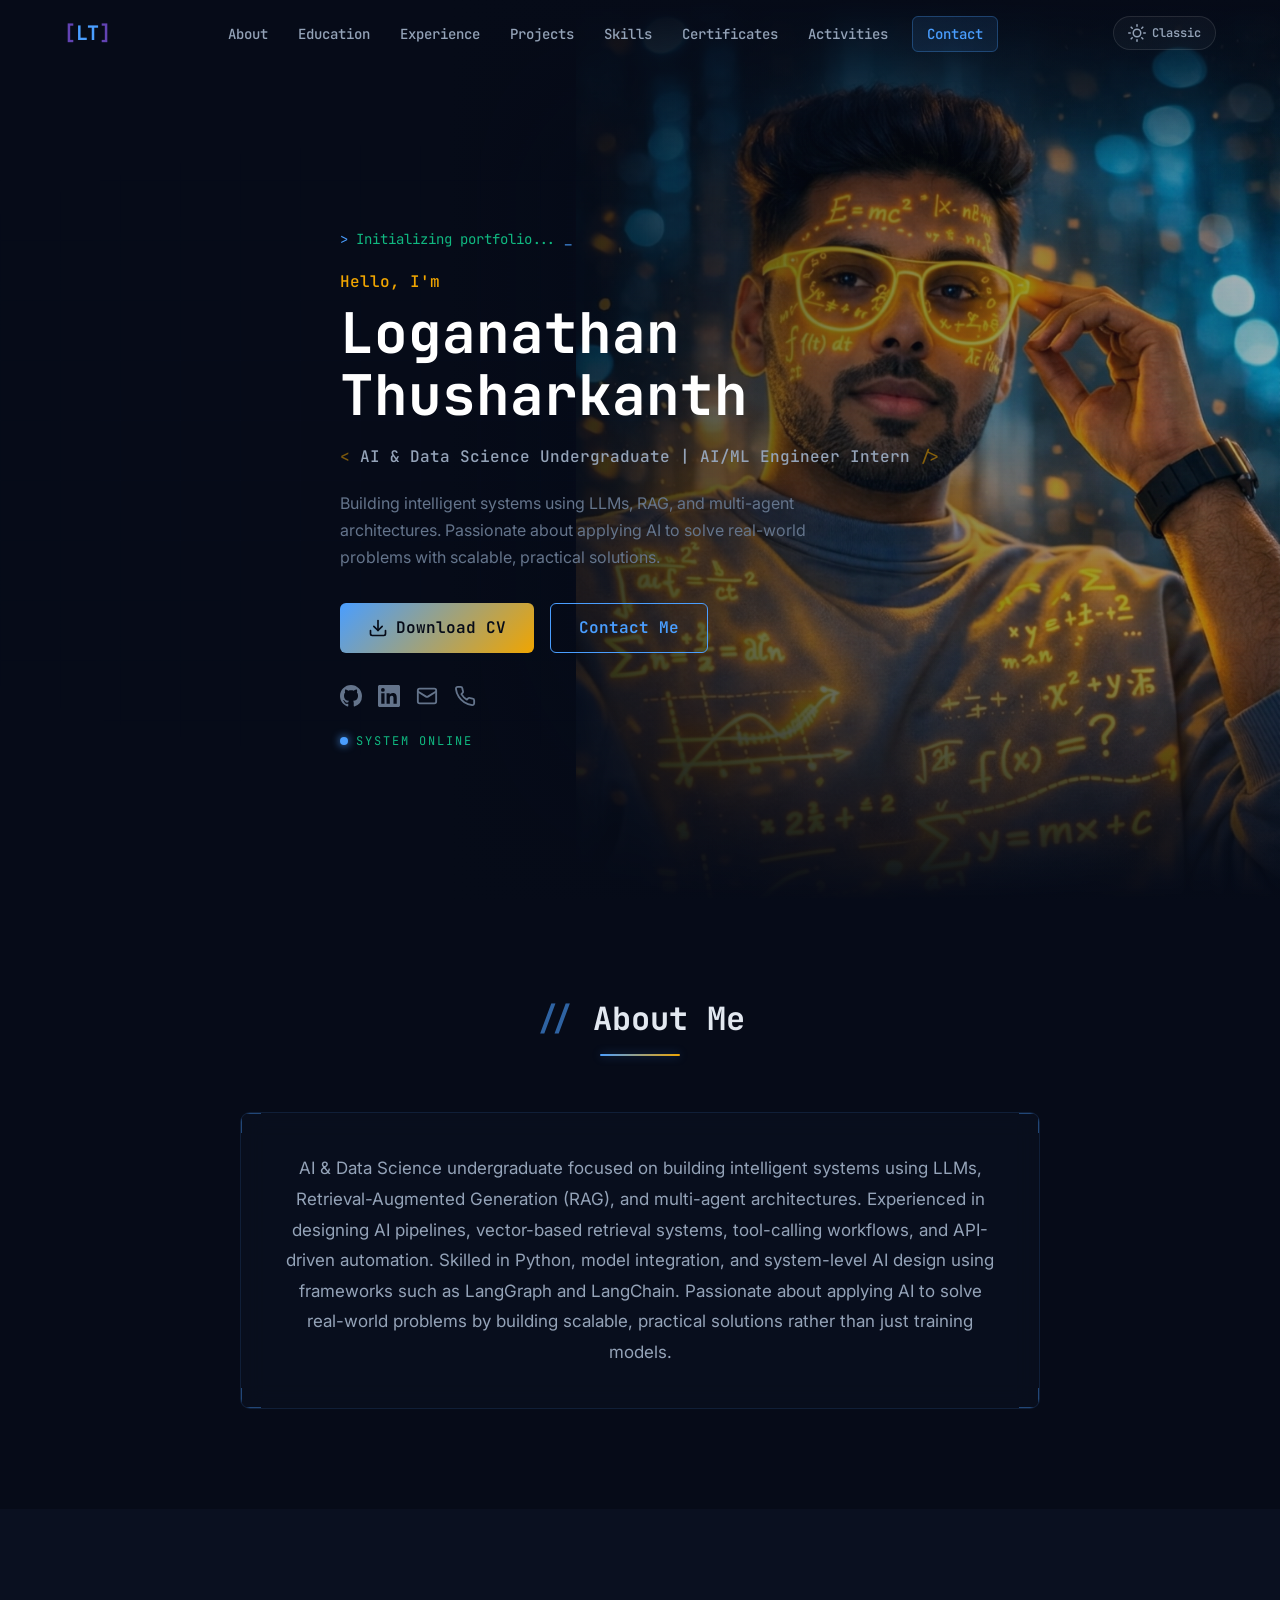
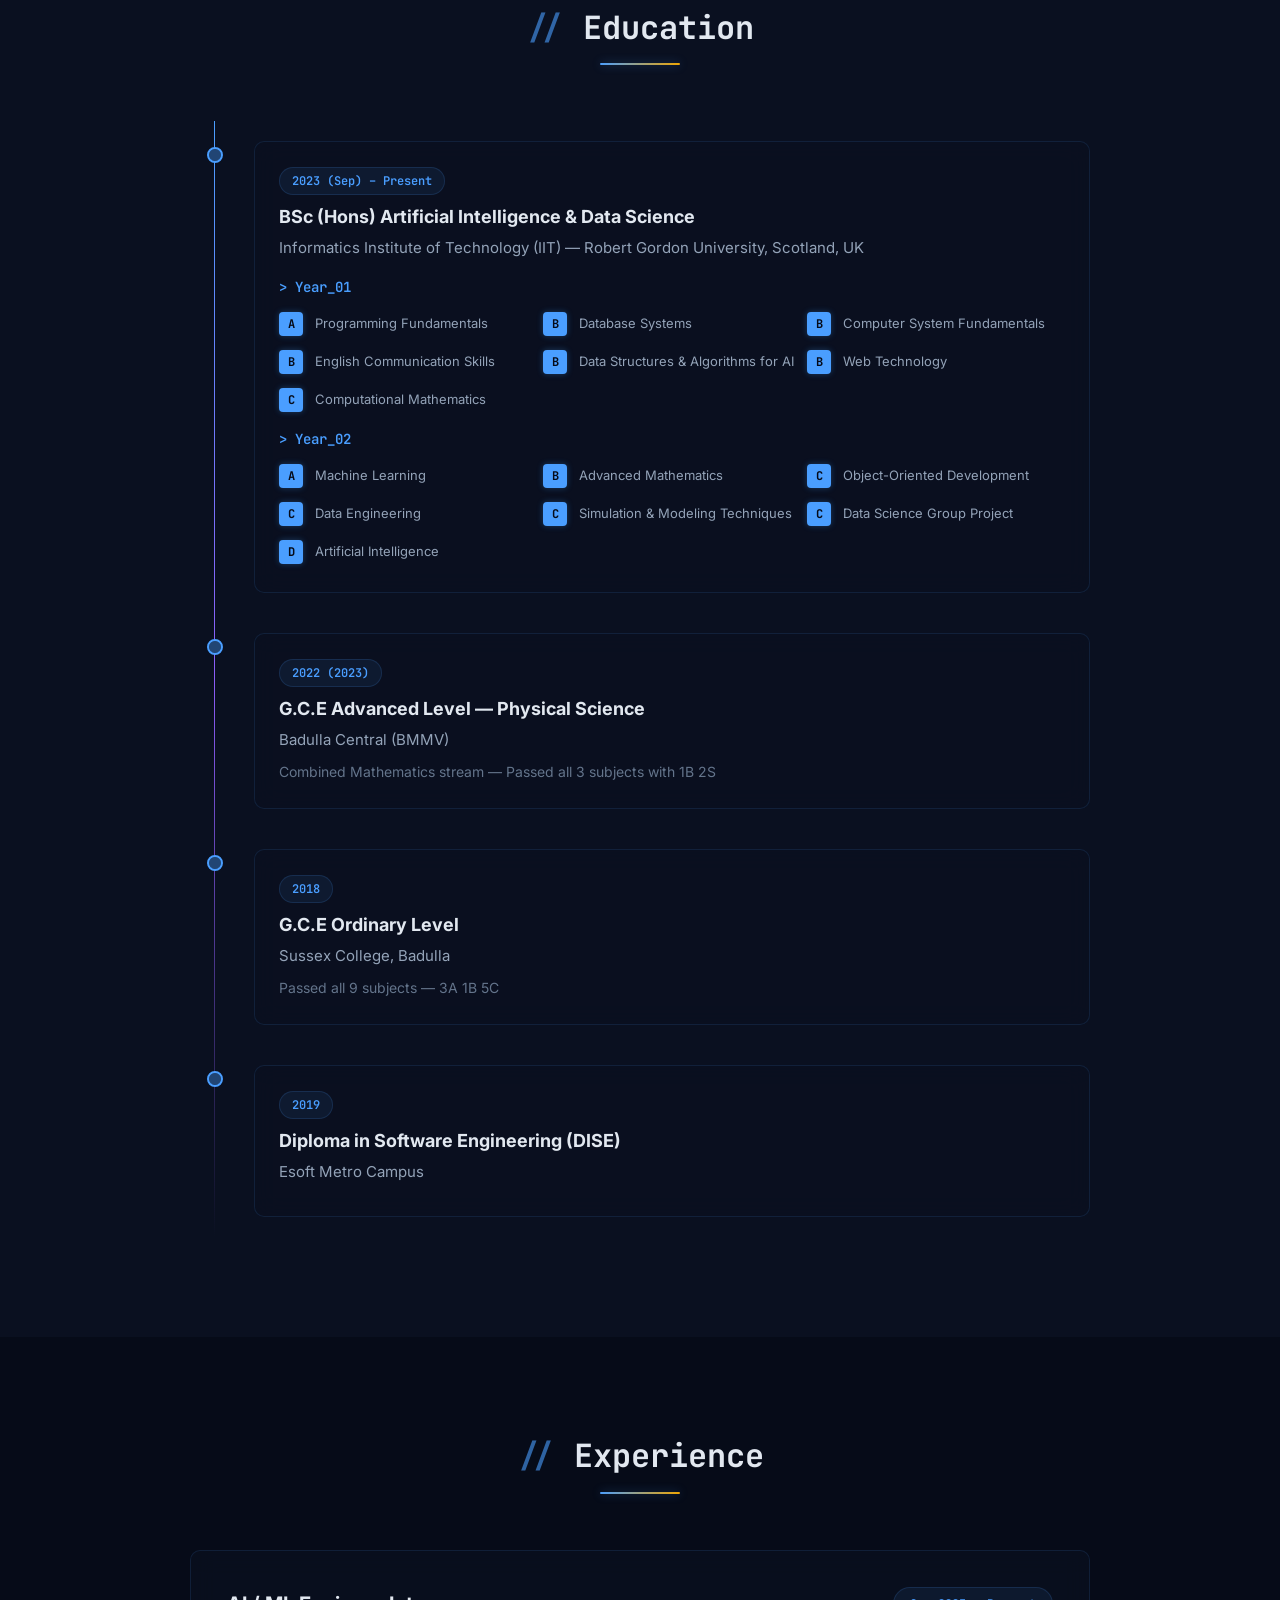
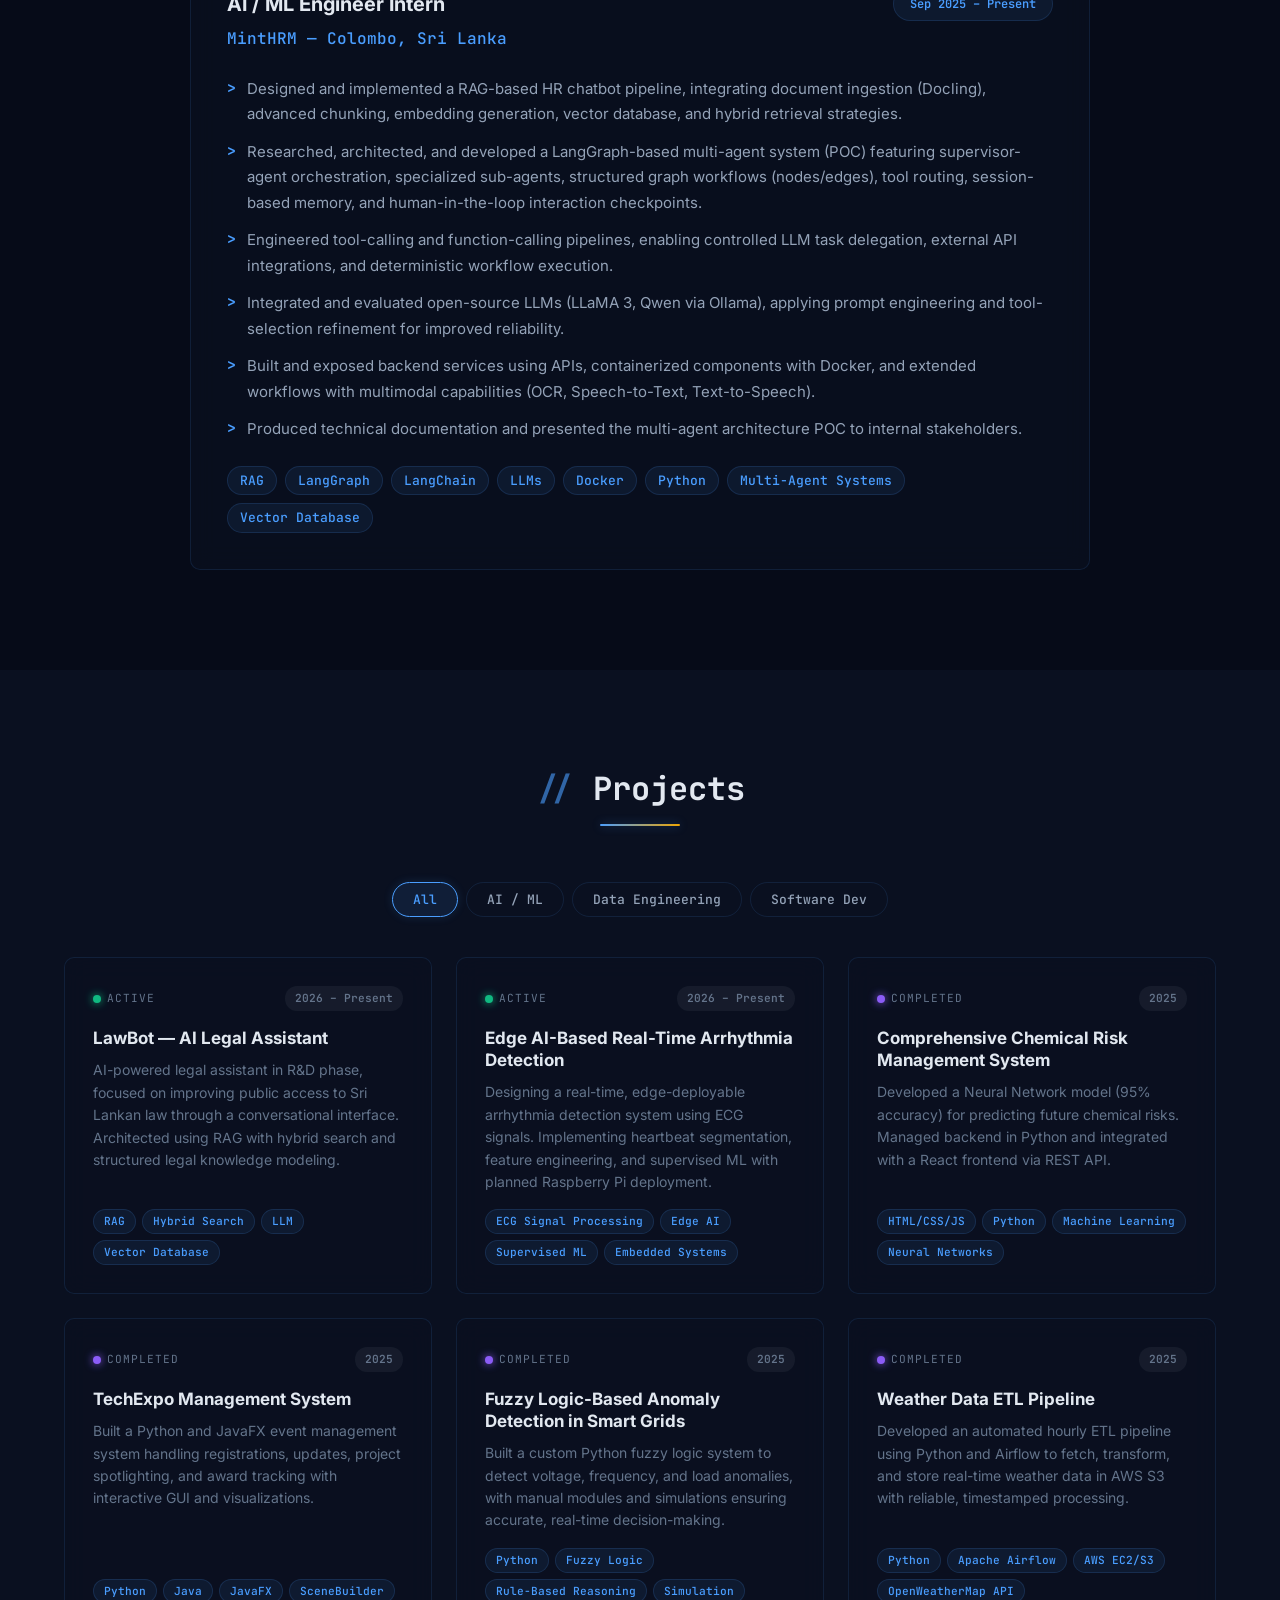
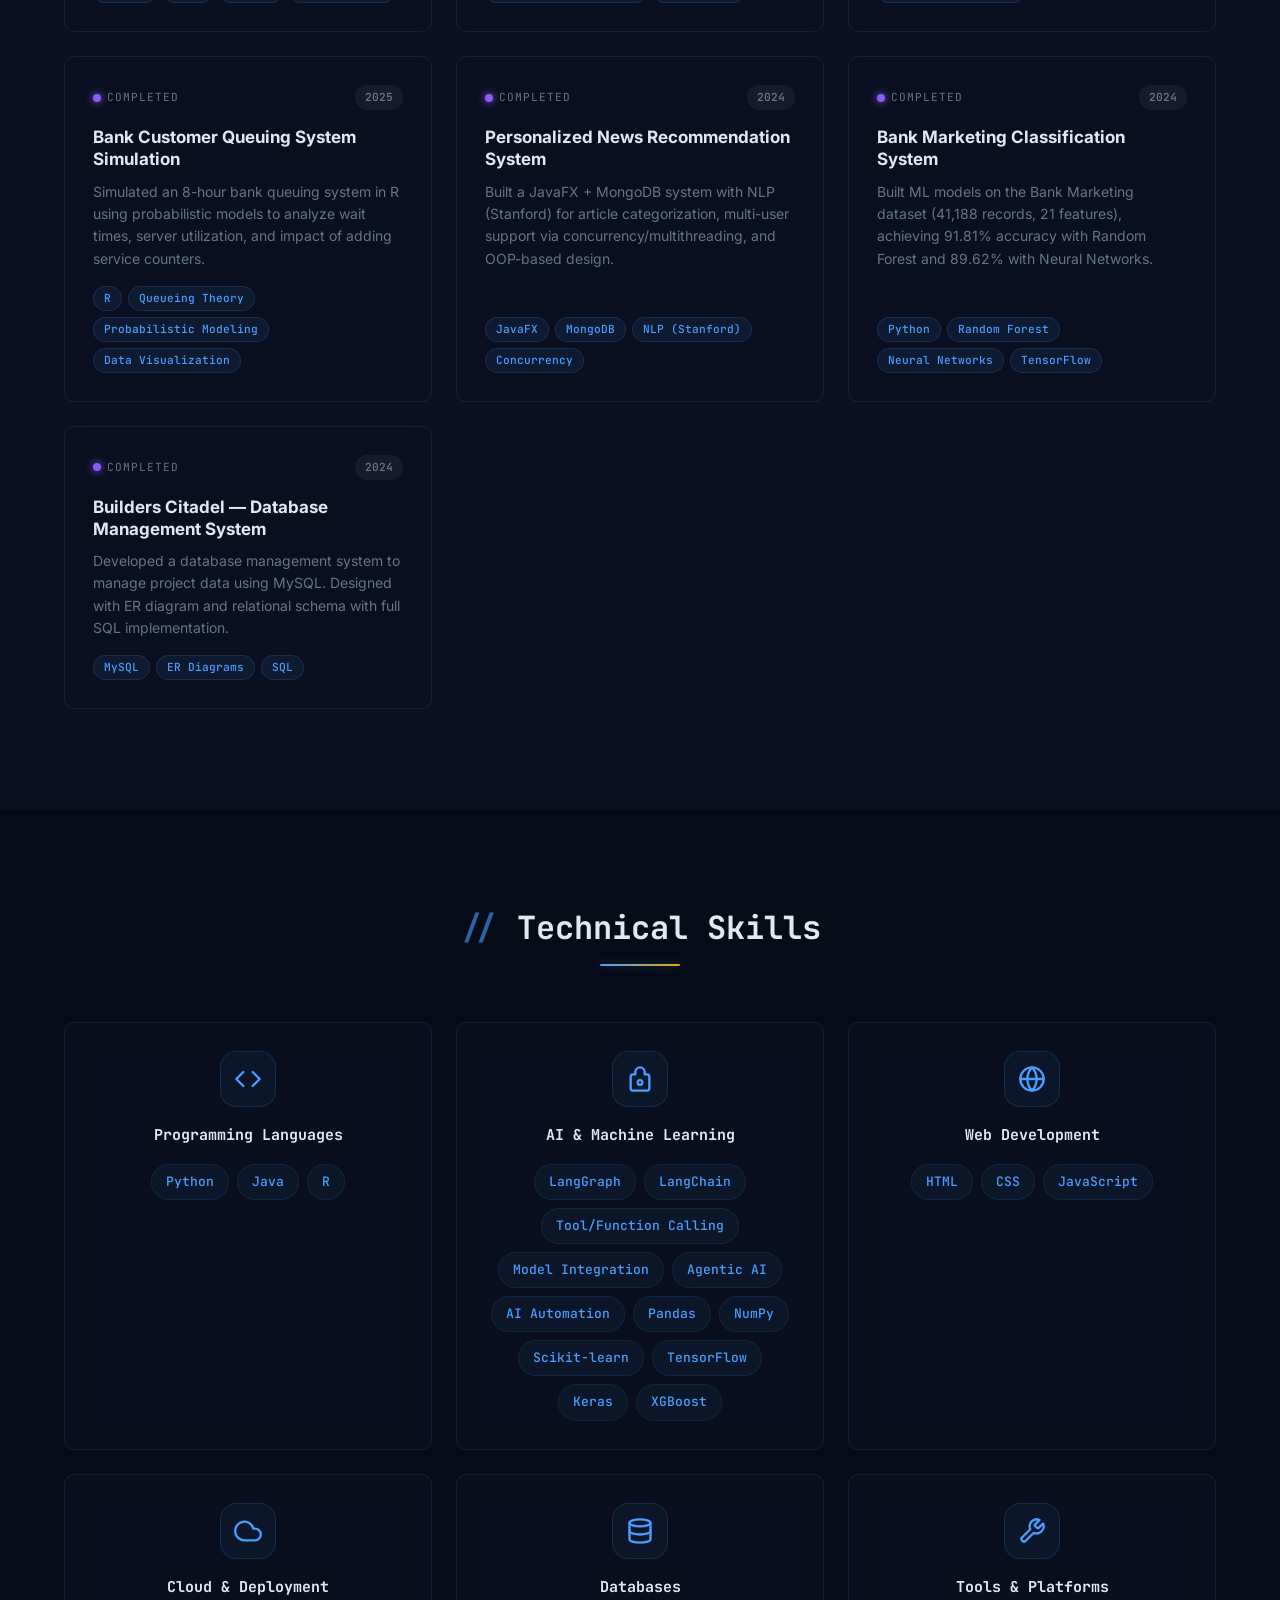
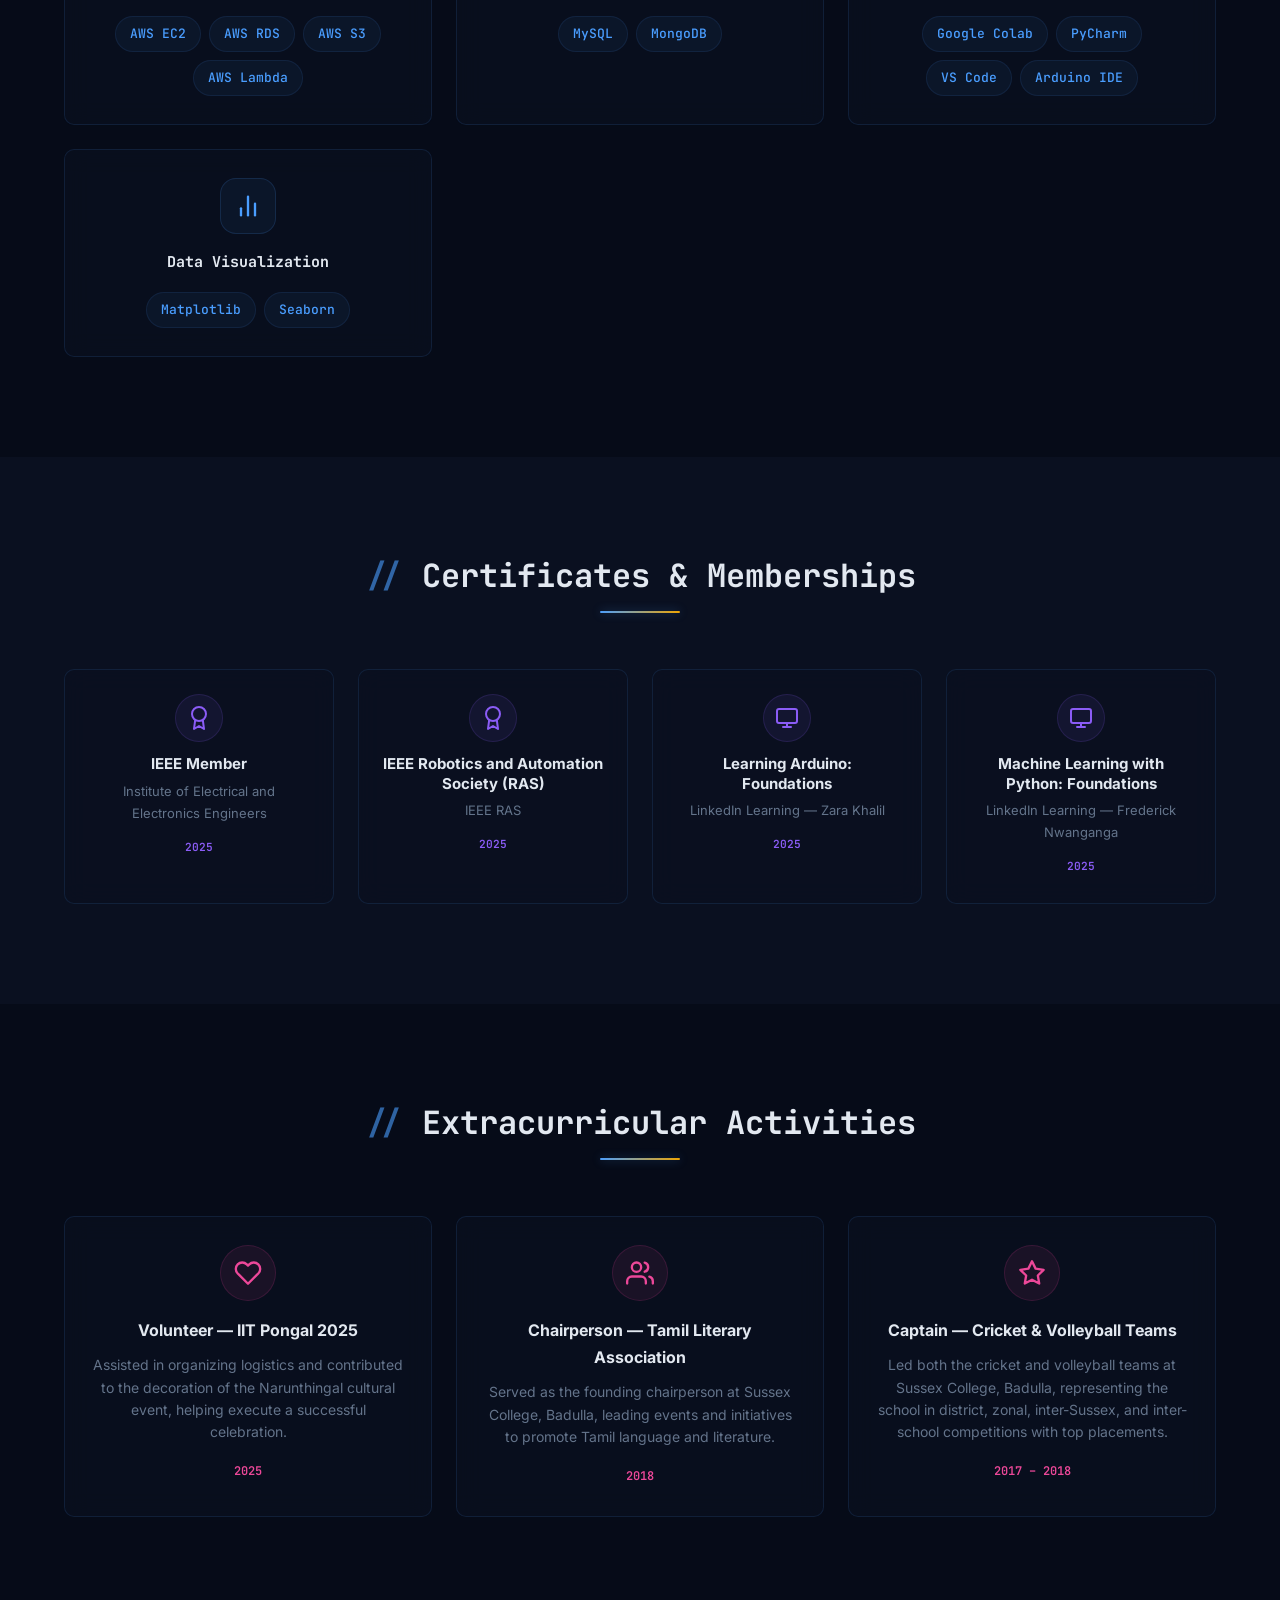
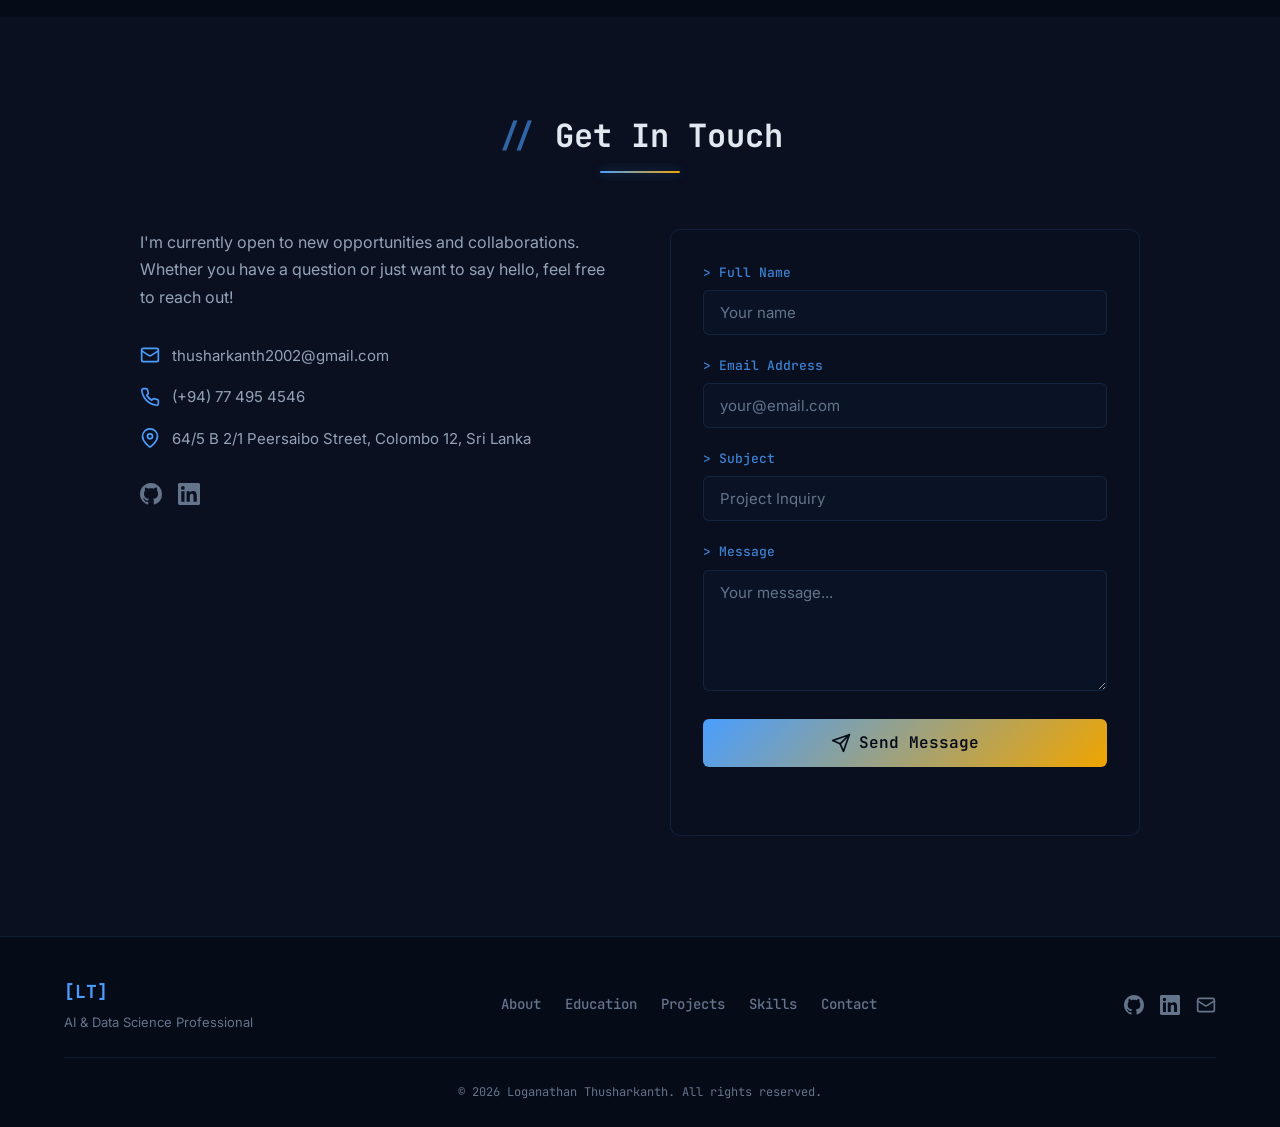
==== advanced/index.html @ 9662266e "Add CV download" ====
<!DOCTYPE html>
<html lang="en" data-theme="advanced">
<head>
    <meta charset="UTF-8">
    <meta name="viewport" content="width=device-width, initial-scale=1.0">
    <meta name="description" content="Loganathan Thusharkanth - AI & Data Science Undergraduate and AI/ML Engineer Intern. Portfolio showcasing projects in LLMs, RAG, multi-agent systems, and data engineering.">
    <meta name="keywords" content="AI Engineer, Machine Learning, Data Science, RAG, LangGraph, LangChain, Portfolio, Loganathan Thusharkanth">
    <meta name="author" content="Loganathan Thusharkanth">

    <meta property="og:title" content="Loganathan Thusharkanth | AI & Data Science Portfolio">
    <meta property="og:description" content="AI & Data Science Undergraduate and AI/ML Engineer Intern. Experienced in LLMs, RAG, multi-agent systems, and AI pipeline design.">
    <meta property="og:type" content="website">

    <link rel="preconnect" href="https://fonts.googleapis.com">
    <link rel="preconnect" href="https://fonts.gstatic.com" crossorigin>
    <link href="https://fonts.googleapis.com/css2?family=JetBrains+Mono:wght@400;500;600;700&family=Inter:wght@400;500;600;700&display=swap" rel="stylesheet">

    <link rel="stylesheet" href="styles.css">
    <title>Loganathan Thusharkanth | AI & Data Science Portfolio</title>
</head>
<body>
    <!-- Particle Canvas Background -->
    <canvas id="particle-canvas"></canvas>

    <!-- Scanline Overlay -->
    <div class="scanline-overlay"></div>

    <!-- Skip to content -->
    <a href="#about" class="skip-link">Skip to main content</a>

    <!-- ========== NAVBAR ========== -->
    <header class="navbar" id="navbar">
        <div class="container navbar__inner">
            <a href="#hero" class="navbar__logo">
                <span class="navbar__logo-bracket">[</span>LT<span class="navbar__logo-bracket">]</span>
            </a>
            <button class="navbar__toggle" id="nav-toggle" aria-label="Toggle navigation" aria-expanded="false">
                <span class="navbar__toggle-bar"></span>
                <span class="navbar__toggle-bar"></span>
                <span class="navbar__toggle-bar"></span>
            </button>
            <nav class="navbar__menu" id="nav-menu" role="navigation" aria-label="Main navigation">
                <ul class="navbar__list">
                    <li><a href="#about" class="navbar__link">About</a></li>
                    <li><a href="#education" class="navbar__link">Education</a></li>
                    <li><a href="#experience" class="navbar__link">Experience</a></li>
                    <li><a href="#projects" class="navbar__link">Projects</a></li>
                    <li><a href="#skills" class="navbar__link">Skills</a></li>
                    <li><a href="#certificates" class="navbar__link">Certificates</a></li>
                    <li><a href="#extracurricular" class="navbar__link">Activities</a></li>
                    <li><a href="#contact" class="navbar__link navbar__link--cta">Contact</a></li>
                </ul>
            </nav>
            <!-- Theme Switch -->
            <a href="../classic/index.html" class="theme-switch" title="Switch to Classic Mode">
                <svg width="18" height="18" viewBox="0 0 24 24" fill="none" stroke="currentColor" stroke-width="2" stroke-linecap="round" stroke-linejoin="round" aria-hidden="true"><circle cx="12" cy="12" r="5"/><line x1="12" y1="1" x2="12" y2="3"/><line x1="12" y1="21" x2="12" y2="23"/><line x1="4.22" y1="4.22" x2="5.64" y2="5.64"/><line x1="18.36" y1="18.36" x2="19.78" y2="19.78"/><line x1="1" y1="12" x2="3" y2="12"/><line x1="21" y1="12" x2="23" y2="12"/><line x1="4.22" y1="19.78" x2="5.64" y2="18.36"/><line x1="18.36" y1="5.64" x2="19.78" y2="4.22"/></svg>
                <span>Classic</span>
            </a>
        </div>
    </header>

    <!-- ========== HERO ========== -->
    <section class="hero" id="hero">
        <div class="hero__bg-image"></div>
        <div class="hero__overlay"></div>
        <div class="hero__grid-bg"></div>
        <div class="container hero__inner">
            <div class="hero__content">
                <div class="hero__terminal animate-on-scroll">
                    <span class="terminal__prompt">&gt;</span>
                    <span class="terminal__text">Initializing portfolio...</span>
                    <span class="terminal__cursor">_</span>
                </div>
                <p class="hero__greeting animate-on-scroll">Hello, I'm</p>
                <h1 class="hero__name animate-on-scroll" data-text="Loganathan Thusharkanth">
                    <span class="glitch-text">Loganathan</span><br>
                    <span class="glitch-text">Thusharkanth</span>
                </h1>
                <p class="hero__title animate-on-scroll">
                    <span class="typed-prefix">&lt;</span>
                    AI &amp; Data Science Undergraduate | AI/ML Engineer Intern
                    <span class="typed-prefix"> /&gt;</span>
                </p>
                <p class="hero__tagline animate-on-scroll">
                    Building intelligent systems using LLMs, RAG, and multi-agent architectures.
                    Passionate about applying AI to solve real-world problems with scalable, practical solutions.
                </p>
                <div class="hero__actions animate-on-scroll">
                    <a href="CV/Loganathan thusharkanth_CV.pdf" download class="btn btn--primary btn--glow">
                        <svg width="20" height="20" viewBox="0 0 24 24" fill="none" stroke="currentColor" stroke-width="2" stroke-linecap="round" stroke-linejoin="round" aria-hidden="true"><path d="M21 15v4a2 2 0 0 1-2 2H5a2 2 0 0 1-2-2v-4"/><polyline points="7 10 12 15 17 10"/><line x1="12" y1="15" x2="12" y2="3"/></svg>
                        Download CV
                    </a>
                    <a href="#contact" class="btn btn--outline btn--glow">Contact Me</a>
                </div>
                <div class="hero__socials animate-on-scroll">
                    <a href="https://github.com/Thusharkanth" target="_blank" rel="noopener noreferrer" aria-label="GitHub">
                        <svg width="22" height="22" viewBox="0 0 24 24" fill="currentColor" aria-hidden="true"><path d="M12 0C5.37 0 0 5.37 0 12c0 5.31 3.435 9.795 8.205 11.385.6.105.825-.255.825-.57 0-.285-.015-1.23-.015-2.235-3.015.555-3.795-.735-4.035-1.41-.135-.345-.72-1.41-1.23-1.695-.42-.225-1.02-.78-.015-.795.945-.015 1.62.87 1.845 1.23 1.08 1.815 2.805 1.305 3.495.99.105-.78.42-1.305.765-1.605-2.67-.3-5.46-1.335-5.46-5.925 0-1.305.465-2.385 1.23-3.225-.12-.3-.54-1.53.12-3.18 0 0 1.005-.315 3.3 1.23.96-.27 1.98-.405 3-.405s2.04.135 3 .405c2.295-1.56 3.3-1.23 3.3-1.23.66 1.65.24 2.88.12 3.18.765.84 1.23 1.905 1.23 3.225 0 4.605-2.805 5.625-5.475 5.925.435.375.81 1.095.81 2.22 0 1.605-.015 2.895-.015 3.3 0 .315.225.69.825.57A12.02 12.02 0 0 0 24 12c0-6.63-5.37-12-12-12z"/></svg>
                    </a>
                    <a href="https://www.linkedin.com/in/loganathan-thusharkanth" target="_blank" rel="noopener noreferrer" aria-label="LinkedIn">
                        <svg width="22" height="22" viewBox="0 0 24 24" fill="currentColor" aria-hidden="true"><path d="M20.447 20.452h-3.554v-5.569c0-1.328-.027-3.037-1.852-3.037-1.853 0-2.136 1.445-2.136 2.939v5.667H9.351V9h3.414v1.561h.046c.477-.9 1.637-1.85 3.37-1.85 3.601 0 4.267 2.37 4.267 5.455v6.286zM5.337 7.433a2.062 2.062 0 0 1-2.063-2.065 2.064 2.064 0 1 1 2.063 2.065zm1.782 13.019H3.555V9h3.564v11.452zM22.225 0H1.771C.792 0 0 .774 0 1.729v20.542C0 23.227.792 24 1.771 24h20.451C23.2 24 24 23.227 24 22.271V1.729C24 .774 23.2 0 22.222 0h.003z"/></svg>
                    </a>
                    <a href="mailto:thusharkanth2002@gmail.com" aria-label="Email">
                        <svg width="22" height="22" viewBox="0 0 24 24" fill="none" stroke="currentColor" stroke-width="2" stroke-linecap="round" stroke-linejoin="round" aria-hidden="true"><rect x="2" y="4" width="20" height="16" rx="2"/><path d="m22 7-8.97 5.7a1.94 1.94 0 0 1-2.06 0L2 7"/></svg>
                    </a>
                    <a href="tel:+94774954546" aria-label="Phone">
                        <svg width="22" height="22" viewBox="0 0 24 24" fill="none" stroke="currentColor" stroke-width="2" stroke-linecap="round" stroke-linejoin="round" aria-hidden="true"><path d="M22 16.92v3a2 2 0 0 1-2.18 2 19.79 19.79 0 0 1-8.63-3.07 19.5 19.5 0 0 1-6-6 19.79 19.79 0 0 1-3.07-8.67A2 2 0 0 1 4.11 2h3a2 2 0 0 1 2 1.72 12.84 12.84 0 0 0 .7 2.81 2 2 0 0 1-.45 2.11L8.09 9.91a16 16 0 0 0 6 6l1.27-1.27a2 2 0 0 1 2.11-.45 12.84 12.84 0 0 0 2.81.7A2 2 0 0 1 22 16.92z"/></svg>
                    </a>
                </div>
                <div class="hero__status animate-on-scroll">
                    <span class="status-dot"></span>
                    <span>SYSTEM ONLINE</span>
                </div>
            </div>
        </div>
    </section>

    <main>
    <!-- ========== ABOUT ========== -->
    <section class="section" id="about">
        <div class="container">
            <h2 class="section__title animate-on-scroll">
                <span class="section__title-decorator">//</span> About Me
            </h2>
            <div class="section__divider animate-on-scroll"></div>
            <div class="about__content animate-on-scroll">
                <div class="about__card glass-card">
                    <div class="about__card-corner about__card-corner--tl"></div>
                    <div class="about__card-corner about__card-corner--tr"></div>
                    <div class="about__card-corner about__card-corner--bl"></div>
                    <div class="about__card-corner about__card-corner--br"></div>
                    <p class="about__text">
                        AI &amp; Data Science undergraduate focused on building intelligent systems using LLMs, Retrieval-Augmented Generation (RAG), and multi-agent architectures. Experienced in designing AI pipelines, vector-based retrieval systems, tool-calling workflows, and API-driven automation. Skilled in Python, model integration, and system-level AI design using frameworks such as LangGraph and LangChain. Passionate about applying AI to solve real-world problems by building scalable, practical solutions rather than just training models.
                    </p>
                </div>
            </div>
        </div>
    </section>

    <!-- ========== EDUCATION ========== -->
    <section class="section section--alt" id="education">
        <div class="container">
            <h2 class="section__title animate-on-scroll">
                <span class="section__title-decorator">//</span> Education
            </h2>
            <div class="section__divider animate-on-scroll"></div>
            <div class="timeline">
                <div class="timeline__item animate-on-scroll">
                    <div class="timeline__dot">
                        <span class="timeline__dot-ping"></span>
                    </div>
                    <div class="timeline__content glass-card">
                        <span class="timeline__date">2023 (Sep) – Present</span>
                        <h3 class="timeline__title">BSc (Hons) Artificial Intelligence &amp; Data Science</h3>
                        <p class="timeline__subtitle">Informatics Institute of Technology (IIT) — Robert Gordon University, Scotland, UK</p>
                        <div class="timeline__grades">
                            <h4 class="timeline__grades-heading">&gt; Year_01</h4>
                            <div class="grades-grid">
                                <span class="grade-item"><strong>A</strong> Programming Fundamentals</span>
                                <span class="grade-item"><strong>B</strong> Database Systems</span>
                                <span class="grade-item"><strong>B</strong> Computer System Fundamentals</span>
                                <span class="grade-item"><strong>B</strong> English Communication Skills</span>
                                <span class="grade-item"><strong>B</strong> Data Structures &amp; Algorithms for AI</span>
                                <span class="grade-item"><strong>B</strong> Web Technology</span>
                                <span class="grade-item"><strong>C</strong> Computational Mathematics</span>
                            </div>
                            <h4 class="timeline__grades-heading">&gt; Year_02</h4>
                            <div class="grades-grid">
                                <span class="grade-item"><strong>A</strong> Machine Learning</span>
                                <span class="grade-item"><strong>B</strong> Advanced Mathematics</span>
                                <span class="grade-item"><strong>C</strong> Object-Oriented Development</span>
                                <span class="grade-item"><strong>C</strong> Data Engineering</span>
                                <span class="grade-item"><strong>C</strong> Simulation &amp; Modeling Techniques</span>
                                <span class="grade-item"><strong>C</strong> Data Science Group Project</span>
                                <span class="grade-item"><strong>D</strong> Artificial Intelligence</span>
                            </div>
                        </div>
                    </div>
                </div>

                <div class="timeline__item animate-on-scroll">
                    <div class="timeline__dot"><span class="timeline__dot-ping"></span></div>
                    <div class="timeline__content glass-card">
                        <span class="timeline__date">2022 (2023)</span>
                        <h3 class="timeline__title">G.C.E Advanced Level — Physical Science</h3>
                        <p class="timeline__subtitle">Badulla Central (BMMV)</p>
                        <p class="timeline__detail">Combined Mathematics stream — Passed all 3 subjects with 1B 2S</p>
                    </div>
                </div>

                <div class="timeline__item animate-on-scroll">
                    <div class="timeline__dot"><span class="timeline__dot-ping"></span></div>
                    <div class="timeline__content glass-card">
                        <span class="timeline__date">2018</span>
                        <h3 class="timeline__title">G.C.E Ordinary Level</h3>
                        <p class="timeline__subtitle">Sussex College, Badulla</p>
                        <p class="timeline__detail">Passed all 9 subjects — 3A 1B 5C</p>
                    </div>
                </div>

                <div class="timeline__item animate-on-scroll">
                    <div class="timeline__dot"><span class="timeline__dot-ping"></span></div>
                    <div class="timeline__content glass-card">
                        <span class="timeline__date">2019</span>
                        <h3 class="timeline__title">Diploma in Software Engineering (DISE)</h3>
                        <p class="timeline__subtitle">Esoft Metro Campus</p>
                    </div>
                </div>
            </div>
        </div>
    </section>

    <!-- ========== EXPERIENCE ========== -->
    <section class="section" id="experience">
        <div class="container">
            <h2 class="section__title animate-on-scroll">
                <span class="section__title-decorator">//</span> Experience
            </h2>
            <div class="section__divider animate-on-scroll"></div>
            <div class="experience__card glass-card animate-on-scroll">
                <div class="experience__header">
                    <div>
                        <h3 class="experience__role">AI / ML Engineer Intern</h3>
                        <p class="experience__company">MintHRM — Colombo, Sri Lanka</p>
                    </div>
                    <span class="experience__date">Sep 2025 – Present</span>
                </div>
                <ul class="experience__list">
                    <li>Designed and implemented a RAG-based HR chatbot pipeline, integrating document ingestion (Docling), advanced chunking, embedding generation, vector database, and hybrid retrieval strategies.</li>
                    <li>Researched, architected, and developed a LangGraph-based multi-agent system (POC) featuring supervisor-agent orchestration, specialized sub-agents, structured graph workflows (nodes/edges), tool routing, session-based memory, and human-in-the-loop interaction checkpoints.</li>
                    <li>Engineered tool-calling and function-calling pipelines, enabling controlled LLM task delegation, external API integrations, and deterministic workflow execution.</li>
                    <li>Integrated and evaluated open-source LLMs (LLaMA 3, Qwen via Ollama), applying prompt engineering and tool-selection refinement for improved reliability.</li>
                    <li>Built and exposed backend services using APIs, containerized components with Docker, and extended workflows with multimodal capabilities (OCR, Speech-to-Text, Text-to-Speech).</li>
                    <li>Produced technical documentation and presented the multi-agent architecture POC to internal stakeholders.</li>
                </ul>
                <div class="experience__tags">
                    <span class="tag">RAG</span>
                    <span class="tag">LangGraph</span>
                    <span class="tag">LangChain</span>
                    <span class="tag">LLMs</span>
                    <span class="tag">Docker</span>
                    <span class="tag">Python</span>
                    <span class="tag">Multi-Agent Systems</span>
                    <span class="tag">Vector Database</span>
                </div>
            </div>
        </div>
    </section>

    <!-- ========== PROJECTS ========== -->
    <section class="section section--alt" id="projects">
        <div class="container">
            <h2 class="section__title animate-on-scroll">
                <span class="section__title-decorator">//</span> Projects
            </h2>
            <div class="section__divider animate-on-scroll"></div>

            <div class="projects__filters animate-on-scroll">
                <button class="filter-btn filter-btn--active" data-filter="all">All</button>
                <button class="filter-btn" data-filter="ai-ml">AI / ML</button>
                <button class="filter-btn" data-filter="data">Data Engineering</button>
                <button class="filter-btn" data-filter="software">Software Dev</button>
            </div>

            <div class="projects__grid">
                <!-- LawBot -->
                <article class="project-card glass-card animate-on-scroll" data-category="ai-ml">
                    <div class="project-card__header">
                        <span class="project-card__status"><span class="status-dot status-dot--active"></span> Active</span>
                        <span class="project-card__year">2026 – Present</span>
                    </div>
                    <h3 class="project-card__title">LawBot — AI Legal Assistant</h3>
                    <p class="project-card__desc">AI-powered legal assistant in R&amp;D phase, focused on improving public access to Sri Lankan law through a conversational interface. Architected using RAG with hybrid search and structured legal knowledge modeling.</p>
                    <div class="project-card__tags">
                        <span class="tag tag--sm">RAG</span>
                        <span class="tag tag--sm">Hybrid Search</span>
                        <span class="tag tag--sm">LLM</span>
                        <span class="tag tag--sm">Vector Database</span>
                    </div>
                </article>

                <!-- Edge AI Arrhythmia -->
                <article class="project-card glass-card animate-on-scroll" data-category="ai-ml">
                    <div class="project-card__header">
                        <span class="project-card__status"><span class="status-dot status-dot--active"></span> Active</span>
                        <span class="project-card__year">2026 – Present</span>
                    </div>
                    <h3 class="project-card__title">Edge AI-Based Real-Time Arrhythmia Detection</h3>
                    <p class="project-card__desc">Designing a real-time, edge-deployable arrhythmia detection system using ECG signals. Implementing heartbeat segmentation, feature engineering, and supervised ML with planned Raspberry Pi deployment.</p>
                    <div class="project-card__tags">
                        <span class="tag tag--sm">ECG Signal Processing</span>
                        <span class="tag tag--sm">Edge AI</span>
                        <span class="tag tag--sm">Supervised ML</span>
                        <span class="tag tag--sm">Embedded Systems</span>
                    </div>
                </article>

                <!-- CCRMS -->
                <article class="project-card glass-card animate-on-scroll" data-category="ai-ml">
                    <div class="project-card__header">
                        <span class="project-card__status"><span class="status-dot status-dot--done"></span> Completed</span>
                        <span class="project-card__year">2025</span>
                    </div>
                    <h3 class="project-card__title">Comprehensive Chemical Risk Management System</h3>
                    <p class="project-card__desc">Developed a Neural Network model (95% accuracy) for predicting future chemical risks. Managed backend in Python and integrated with a React frontend via REST API.</p>
                    <div class="project-card__tags">
                        <span class="tag tag--sm">HTML/CSS/JS</span>
                        <span class="tag tag--sm">Python</span>
                        <span class="tag tag--sm">Machine Learning</span>
                        <span class="tag tag--sm">Neural Networks</span>
                    </div>
                </article>

                <!-- TechExpo -->
                <article class="project-card glass-card animate-on-scroll" data-category="software">
                    <div class="project-card__header">
                        <span class="project-card__status"><span class="status-dot status-dot--done"></span> Completed</span>
                        <span class="project-card__year">2025</span>
                    </div>
                    <h3 class="project-card__title">TechExpo Management System</h3>
                    <p class="project-card__desc">Built a Python and JavaFX event management system handling registrations, updates, project spotlighting, and award tracking with interactive GUI and visualizations.</p>
                    <div class="project-card__tags">
                        <span class="tag tag--sm">Python</span>
                        <span class="tag tag--sm">Java</span>
                        <span class="tag tag--sm">JavaFX</span>
                        <span class="tag tag--sm">SceneBuilder</span>
                    </div>
                </article>

                <!-- Fuzzy Logic -->
                <article class="project-card glass-card animate-on-scroll" data-category="ai-ml">
                    <div class="project-card__header">
                        <span class="project-card__status"><span class="status-dot status-dot--done"></span> Completed</span>
                        <span class="project-card__year">2025</span>
                    </div>
                    <h3 class="project-card__title">Fuzzy Logic-Based Anomaly Detection in Smart Grids</h3>
                    <p class="project-card__desc">Built a custom Python fuzzy logic system to detect voltage, frequency, and load anomalies, with manual modules and simulations ensuring accurate, real-time decision-making.</p>
                    <div class="project-card__tags">
                        <span class="tag tag--sm">Python</span>
                        <span class="tag tag--sm">Fuzzy Logic</span>
                        <span class="tag tag--sm">Rule-Based Reasoning</span>
                        <span class="tag tag--sm">Simulation</span>
                    </div>
                </article>

                <!-- Weather ETL -->
                <article class="project-card glass-card animate-on-scroll" data-category="data">
                    <div class="project-card__header">
                        <span class="project-card__status"><span class="status-dot status-dot--done"></span> Completed</span>
                        <span class="project-card__year">2025</span>
                    </div>
                    <h3 class="project-card__title">Weather Data ETL Pipeline</h3>
                    <p class="project-card__desc">Developed an automated hourly ETL pipeline using Python and Airflow to fetch, transform, and store real-time weather data in AWS S3 with reliable, timestamped processing.</p>
                    <div class="project-card__tags">
                        <span class="tag tag--sm">Python</span>
                        <span class="tag tag--sm">Apache Airflow</span>
                        <span class="tag tag--sm">AWS EC2/S3</span>
                        <span class="tag tag--sm">OpenWeatherMap API</span>
                    </div>
                </article>

                <!-- Bank Queuing -->
                <article class="project-card glass-card animate-on-scroll" data-category="data">
                    <div class="project-card__header">
                        <span class="project-card__status"><span class="status-dot status-dot--done"></span> Completed</span>
                        <span class="project-card__year">2025</span>
                    </div>
                    <h3 class="project-card__title">Bank Customer Queuing System Simulation</h3>
                    <p class="project-card__desc">Simulated an 8-hour bank queuing system in R using probabilistic models to analyze wait times, server utilization, and impact of adding service counters.</p>
                    <div class="project-card__tags">
                        <span class="tag tag--sm">R</span>
                        <span class="tag tag--sm">Queueing Theory</span>
                        <span class="tag tag--sm">Probabilistic Modeling</span>
                        <span class="tag tag--sm">Data Visualization</span>
                    </div>
                </article>

                <!-- News Recommendation -->
                <article class="project-card glass-card animate-on-scroll" data-category="software">
                    <div class="project-card__header">
                        <span class="project-card__status"><span class="status-dot status-dot--done"></span> Completed</span>
                        <span class="project-card__year">2024</span>
                    </div>
                    <h3 class="project-card__title">Personalized News Recommendation System</h3>
                    <p class="project-card__desc">Built a JavaFX + MongoDB system with NLP (Stanford) for article categorization, multi-user support via concurrency/multithreading, and OOP-based design.</p>
                    <div class="project-card__tags">
                        <span class="tag tag--sm">JavaFX</span>
                        <span class="tag tag--sm">MongoDB</span>
                        <span class="tag tag--sm">NLP (Stanford)</span>
                        <span class="tag tag--sm">Concurrency</span>
                    </div>
                </article>

                <!-- Bank Marketing -->
                <article class="project-card glass-card animate-on-scroll" data-category="ai-ml">
                    <div class="project-card__header">
                        <span class="project-card__status"><span class="status-dot status-dot--done"></span> Completed</span>
                        <span class="project-card__year">2024</span>
                    </div>
                    <h3 class="project-card__title">Bank Marketing Classification System</h3>
                    <p class="project-card__desc">Built ML models on the Bank Marketing dataset (41,188 records, 21 features), achieving 91.81% accuracy with Random Forest and 89.62% with Neural Networks.</p>
                    <div class="project-card__tags">
                        <span class="tag tag--sm">Python</span>
                        <span class="tag tag--sm">Random Forest</span>
                        <span class="tag tag--sm">Neural Networks</span>
                        <span class="tag tag--sm">TensorFlow</span>
                    </div>
                </article>

                <!-- Builders Citadel -->
                <article class="project-card glass-card animate-on-scroll" data-category="data">
                    <div class="project-card__header">
                        <span class="project-card__status"><span class="status-dot status-dot--done"></span> Completed</span>
                        <span class="project-card__year">2024</span>
                    </div>
                    <h3 class="project-card__title">Builders Citadel — Database Management System</h3>
                    <p class="project-card__desc">Developed a database management system to manage project data using MySQL. Designed with ER diagram and relational schema with full SQL implementation.</p>
                    <div class="project-card__tags">
                        <span class="tag tag--sm">MySQL</span>
                        <span class="tag tag--sm">ER Diagrams</span>
                        <span class="tag tag--sm">SQL</span>
                    </div>
                </article>
            </div>
        </div>
    </section>

    <!-- ========== SKILLS ========== -->
    <section class="section" id="skills">
        <div class="container">
            <h2 class="section__title animate-on-scroll">
                <span class="section__title-decorator">//</span> Technical Skills
            </h2>
            <div class="section__divider animate-on-scroll"></div>
            <div class="skills__grid">
                <div class="skill-category glass-card animate-on-scroll">
                    <div class="skill-category__icon">
                        <svg width="28" height="28" viewBox="0 0 24 24" fill="none" stroke="currentColor" stroke-width="2" stroke-linecap="round" stroke-linejoin="round" aria-hidden="true"><polyline points="16 18 22 12 16 6"/><polyline points="8 6 2 12 8 18"/></svg>
                    </div>
                    <h3 class="skill-category__title">Programming Languages</h3>
                    <div class="skill-category__tags">
                        <span class="skill-tag">Python</span>
                        <span class="skill-tag">Java</span>
                        <span class="skill-tag">R</span>
                    </div>
                </div>

                <div class="skill-category glass-card animate-on-scroll">
                    <div class="skill-category__icon">
                        <svg width="28" height="28" viewBox="0 0 24 24" fill="none" stroke="currentColor" stroke-width="2" stroke-linecap="round" stroke-linejoin="round" aria-hidden="true"><path d="M12 2a4 4 0 0 0-4 4v2H6a2 2 0 0 0-2 2v10a2 2 0 0 0 2 2h12a2 2 0 0 0 2-2V10a2 2 0 0 0-2-2h-2V6a4 4 0 0 0-4-4z"/><circle cx="12" cy="15" r="2"/></svg>
                    </div>
                    <h3 class="skill-category__title">AI &amp; Machine Learning</h3>
                    <div class="skill-category__tags">
                        <span class="skill-tag">LangGraph</span>
                        <span class="skill-tag">LangChain</span>
                        <span class="skill-tag">Tool/Function Calling</span>
                        <span class="skill-tag">Model Integration</span>
                        <span class="skill-tag">Agentic AI</span>
                        <span class="skill-tag">AI Automation</span>
                        <span class="skill-tag">Pandas</span>
                        <span class="skill-tag">NumPy</span>
                        <span class="skill-tag">Scikit-learn</span>
                        <span class="skill-tag">TensorFlow</span>
                        <span class="skill-tag">Keras</span>
                        <span class="skill-tag">XGBoost</span>
                    </div>
                </div>

                <div class="skill-category glass-card animate-on-scroll">
                    <div class="skill-category__icon">
                        <svg width="28" height="28" viewBox="0 0 24 24" fill="none" stroke="currentColor" stroke-width="2" stroke-linecap="round" stroke-linejoin="round" aria-hidden="true"><circle cx="12" cy="12" r="10"/><line x1="2" y1="12" x2="22" y2="12"/><path d="M12 2a15.3 15.3 0 0 1 4 10 15.3 15.3 0 0 1-4 10 15.3 15.3 0 0 1-4-10 15.3 15.3 0 0 1 4-10z"/></svg>
                    </div>
                    <h3 class="skill-category__title">Web Development</h3>
                    <div class="skill-category__tags">
                        <span class="skill-tag">HTML</span>
                        <span class="skill-tag">CSS</span>
                        <span class="skill-tag">JavaScript</span>
                    </div>
                </div>

                <div class="skill-category glass-card animate-on-scroll">
                    <div class="skill-category__icon">
                        <svg width="28" height="28" viewBox="0 0 24 24" fill="none" stroke="currentColor" stroke-width="2" stroke-linecap="round" stroke-linejoin="round" aria-hidden="true"><path d="M18 10h-1.26A8 8 0 1 0 9 20h9a5 5 0 0 0 0-10z"/></svg>
                    </div>
                    <h3 class="skill-category__title">Cloud &amp; Deployment</h3>
                    <div class="skill-category__tags">
                        <span class="skill-tag">AWS EC2</span>
                        <span class="skill-tag">AWS RDS</span>
                        <span class="skill-tag">AWS S3</span>
                        <span class="skill-tag">AWS Lambda</span>
                    </div>
                </div>

                <div class="skill-category glass-card animate-on-scroll">
                    <div class="skill-category__icon">
                        <svg width="28" height="28" viewBox="0 0 24 24" fill="none" stroke="currentColor" stroke-width="2" stroke-linecap="round" stroke-linejoin="round" aria-hidden="true"><ellipse cx="12" cy="5" rx="9" ry="3"/><path d="M21 12c0 1.66-4 3-9 3s-9-1.34-9-3"/><path d="M3 5v14c0 1.66 4 3 9 3s9-1.34 9-3V5"/></svg>
                    </div>
                    <h3 class="skill-category__title">Databases</h3>
                    <div class="skill-category__tags">
                        <span class="skill-tag">MySQL</span>
                        <span class="skill-tag">MongoDB</span>
                    </div>
                </div>

                <div class="skill-category glass-card animate-on-scroll">
                    <div class="skill-category__icon">
                        <svg width="28" height="28" viewBox="0 0 24 24" fill="none" stroke="currentColor" stroke-width="2" stroke-linecap="round" stroke-linejoin="round" aria-hidden="true"><path d="M14.7 6.3a1 1 0 0 0 0 1.4l1.6 1.6a1 1 0 0 0 1.4 0l3.77-3.77a6 6 0 0 1-7.94 7.94l-6.91 6.91a2.12 2.12 0 0 1-3-3l6.91-6.91a6 6 0 0 1 7.94-7.94l-3.76 3.76z"/></svg>
                    </div>
                    <h3 class="skill-category__title">Tools &amp; Platforms</h3>
                    <div class="skill-category__tags">
                        <span class="skill-tag">Google Colab</span>
                        <span class="skill-tag">PyCharm</span>
                        <span class="skill-tag">VS Code</span>
                        <span class="skill-tag">Arduino IDE</span>
                    </div>
                </div>

                <div class="skill-category glass-card animate-on-scroll">
                    <div class="skill-category__icon">
                        <svg width="28" height="28" viewBox="0 0 24 24" fill="none" stroke="currentColor" stroke-width="2" stroke-linecap="round" stroke-linejoin="round" aria-hidden="true"><line x1="18" y1="20" x2="18" y2="10"/><line x1="12" y1="20" x2="12" y2="4"/><line x1="6" y1="20" x2="6" y2="14"/></svg>
                    </div>
                    <h3 class="skill-category__title">Data Visualization</h3>
                    <div class="skill-category__tags">
                        <span class="skill-tag">Matplotlib</span>
                        <span class="skill-tag">Seaborn</span>
                    </div>
                </div>
            </div>
        </div>
    </section>

    <!-- ========== CERTIFICATES ========== -->
    <section class="section section--alt" id="certificates">
        <div class="container">
            <h2 class="section__title animate-on-scroll">
                <span class="section__title-decorator">//</span> Certificates &amp; Memberships
            </h2>
            <div class="section__divider animate-on-scroll"></div>
            <div class="certs__grid">
                <div class="cert-card glass-card animate-on-scroll">
                    <div class="cert-card__icon">
                        <svg width="24" height="24" viewBox="0 0 24 24" fill="none" stroke="currentColor" stroke-width="2" stroke-linecap="round" stroke-linejoin="round" aria-hidden="true"><circle cx="12" cy="8" r="7"/><polyline points="8.21 13.89 7 23 12 20 17 23 15.79 13.88"/></svg>
                    </div>
                    <h3 class="cert-card__title">IEEE Member</h3>
                    <p class="cert-card__org">Institute of Electrical and Electronics Engineers</p>
                    <span class="cert-card__year">2025</span>
                </div>
                <div class="cert-card glass-card animate-on-scroll">
                    <div class="cert-card__icon">
                        <svg width="24" height="24" viewBox="0 0 24 24" fill="none" stroke="currentColor" stroke-width="2" stroke-linecap="round" stroke-linejoin="round" aria-hidden="true"><circle cx="12" cy="8" r="7"/><polyline points="8.21 13.89 7 23 12 20 17 23 15.79 13.88"/></svg>
                    </div>
                    <h3 class="cert-card__title">IEEE Robotics and Automation Society (RAS)</h3>
                    <p class="cert-card__org">IEEE RAS</p>
                    <span class="cert-card__year">2025</span>
                </div>
                <div class="cert-card glass-card animate-on-scroll">
                    <div class="cert-card__icon">
                        <svg width="24" height="24" viewBox="0 0 24 24" fill="none" stroke="currentColor" stroke-width="2" stroke-linecap="round" stroke-linejoin="round" aria-hidden="true"><rect x="2" y="3" width="20" height="14" rx="2"/><line x1="8" y1="21" x2="16" y2="21"/><line x1="12" y1="17" x2="12" y2="21"/></svg>
                    </div>
                    <h3 class="cert-card__title">Learning Arduino: Foundations</h3>
                    <p class="cert-card__org">LinkedIn Learning — Zara Khalil</p>
                    <span class="cert-card__year">2025</span>
                </div>
                <div class="cert-card glass-card animate-on-scroll">
                    <div class="cert-card__icon">
                        <svg width="24" height="24" viewBox="0 0 24 24" fill="none" stroke="currentColor" stroke-width="2" stroke-linecap="round" stroke-linejoin="round" aria-hidden="true"><rect x="2" y="3" width="20" height="14" rx="2"/><line x1="8" y1="21" x2="16" y2="21"/><line x1="12" y1="17" x2="12" y2="21"/></svg>
                    </div>
                    <h3 class="cert-card__title">Machine Learning with Python: Foundations</h3>
                    <p class="cert-card__org">LinkedIn Learning — Frederick Nwanganga</p>
                    <span class="cert-card__year">2025</span>
                </div>
            </div>
        </div>
    </section>

    <!-- ========== EXTRACURRICULAR ========== -->
    <section class="section" id="extracurricular">
        <div class="container">
            <h2 class="section__title animate-on-scroll">
                <span class="section__title-decorator">//</span> Extracurricular Activities
            </h2>
            <div class="section__divider animate-on-scroll"></div>
            <div class="activities__grid">
                <div class="activity-card glass-card animate-on-scroll">
                    <div class="activity-card__icon">
                        <svg width="28" height="28" viewBox="0 0 24 24" fill="none" stroke="currentColor" stroke-width="2" stroke-linecap="round" stroke-linejoin="round" aria-hidden="true"><path d="M20.84 4.61a5.5 5.5 0 0 0-7.78 0L12 5.67l-1.06-1.06a5.5 5.5 0 0 0-7.78 7.78l1.06 1.06L12 21.23l7.78-7.78 1.06-1.06a5.5 5.5 0 0 0 0-7.78z"/></svg>
                    </div>
                    <h3 class="activity-card__title">Volunteer — IIT Pongal 2025</h3>
                    <p class="activity-card__desc">Assisted in organizing logistics and contributed to the decoration of the Narunthingal cultural event, helping execute a successful celebration.</p>
                    <span class="activity-card__year">2025</span>
                </div>
                <div class="activity-card glass-card animate-on-scroll">
                    <div class="activity-card__icon">
                        <svg width="28" height="28" viewBox="0 0 24 24" fill="none" stroke="currentColor" stroke-width="2" stroke-linecap="round" stroke-linejoin="round" aria-hidden="true"><path d="M17 21v-2a4 4 0 0 0-4-4H5a4 4 0 0 0-4 4v2"/><circle cx="9" cy="7" r="4"/><path d="M23 21v-2a4 4 0 0 0-3-3.87"/><path d="M16 3.13a4 4 0 0 1 0 7.75"/></svg>
                    </div>
                    <h3 class="activity-card__title">Chairperson — Tamil Literary Association</h3>
                    <p class="activity-card__desc">Served as the founding chairperson at Sussex College, Badulla, leading events and initiatives to promote Tamil language and literature.</p>
                    <span class="activity-card__year">2018</span>
                </div>
                <div class="activity-card glass-card animate-on-scroll">
                    <div class="activity-card__icon">
                        <svg width="28" height="28" viewBox="0 0 24 24" fill="none" stroke="currentColor" stroke-width="2" stroke-linecap="round" stroke-linejoin="round" aria-hidden="true"><polygon points="12 2 15.09 8.26 22 9.27 17 14.14 18.18 21.02 12 17.77 5.82 21.02 7 14.14 2 9.27 8.91 8.26 12 2"/></svg>
                    </div>
                    <h3 class="activity-card__title">Captain — Cricket &amp; Volleyball Teams</h3>
                    <p class="activity-card__desc">Led both the cricket and volleyball teams at Sussex College, Badulla, representing the school in district, zonal, inter-Sussex, and inter-school competitions with top placements.</p>
                    <span class="activity-card__year">2017 – 2018</span>
                </div>
            </div>
        </div>
    </section>

    <!-- ========== CONTACT ========== -->
    <section class="section section--alt" id="contact">
        <div class="container">
            <h2 class="section__title animate-on-scroll">
                <span class="section__title-decorator">//</span> Get In Touch
            </h2>
            <div class="section__divider animate-on-scroll"></div>
            <div class="contact__inner">
                <div class="contact__info animate-on-scroll">
                    <p class="contact__text">I'm currently open to new opportunities and collaborations. Whether you have a question or just want to say hello, feel free to reach out!</p>
                    <div class="contact__details">
                        <div class="contact__item">
                            <svg width="20" height="20" viewBox="0 0 24 24" fill="none" stroke="currentColor" stroke-width="2" stroke-linecap="round" stroke-linejoin="round" aria-hidden="true"><rect x="2" y="4" width="20" height="16" rx="2"/><path d="m22 7-8.97 5.7a1.94 1.94 0 0 1-2.06 0L2 7"/></svg>
                            <a href="mailto:thusharkanth2002@gmail.com">thusharkanth2002@gmail.com</a>
                        </div>
                        <div class="contact__item">
                            <svg width="20" height="20" viewBox="0 0 24 24" fill="none" stroke="currentColor" stroke-width="2" stroke-linecap="round" stroke-linejoin="round" aria-hidden="true"><path d="M22 16.92v3a2 2 0 0 1-2.18 2 19.79 19.79 0 0 1-8.63-3.07 19.5 19.5 0 0 1-6-6 19.79 19.79 0 0 1-3.07-8.67A2 2 0 0 1 4.11 2h3a2 2 0 0 1 2 1.72 12.84 12.84 0 0 0 .7 2.81 2 2 0 0 1-.45 2.11L8.09 9.91a16 16 0 0 0 6 6l1.27-1.27a2 2 0 0 1 2.11-.45 12.84 12.84 0 0 0 2.81.7A2 2 0 0 1 22 16.92z"/></svg>
                            <a href="tel:+94774954546">(+94) 77 495 4546</a>
                        </div>
                        <div class="contact__item">
                            <svg width="20" height="20" viewBox="0 0 24 24" fill="none" stroke="currentColor" stroke-width="2" stroke-linecap="round" stroke-linejoin="round" aria-hidden="true"><path d="M21 10c0 7-9 13-9 13s-9-6-9-13a9 9 0 0 1 18 0z"/><circle cx="12" cy="10" r="3"/></svg>
                            <span>64/5 B 2/1 Peersaibo Street, Colombo 12, Sri Lanka</span>
                        </div>
                    </div>
                    <div class="contact__socials">
                        <a href="https://github.com/Thusharkanth" target="_blank" rel="noopener noreferrer" aria-label="GitHub">
                            <svg width="22" height="22" viewBox="0 0 24 24" fill="currentColor" aria-hidden="true"><path d="M12 0C5.37 0 0 5.37 0 12c0 5.31 3.435 9.795 8.205 11.385.6.105.825-.255.825-.57 0-.285-.015-1.23-.015-2.235-3.015.555-3.795-.735-4.035-1.41-.135-.345-.72-1.41-1.23-1.695-.42-.225-1.02-.78-.015-.795.945-.015 1.62.87 1.845 1.23 1.08 1.815 2.805 1.305 3.495.99.105-.78.42-1.305.765-1.605-2.67-.3-5.46-1.335-5.46-5.925 0-1.305.465-2.385 1.23-3.225-.12-.3-.54-1.53.12-3.18 0 0 1.005-.315 3.3 1.23.96-.27 1.98-.405 3-.405s2.04.135 3 .405c2.295-1.56 3.3-1.23 3.3-1.23.66 1.65.24 2.88.12 3.18.765.84 1.23 1.905 1.23 3.225 0 4.605-2.805 5.625-5.475 5.925.435.375.81 1.095.81 2.22 0 1.605-.015 2.895-.015 3.3 0 .315.225.69.825.57A12.02 12.02 0 0 0 24 12c0-6.63-5.37-12-12-12z"/></svg>
                        </a>
                        <a href="https://www.linkedin.com/in/loganathan-thusharkanth" target="_blank" rel="noopener noreferrer" aria-label="LinkedIn">
                            <svg width="22" height="22" viewBox="0 0 24 24" fill="currentColor" aria-hidden="true"><path d="M20.447 20.452h-3.554v-5.569c0-1.328-.027-3.037-1.852-3.037-1.853 0-2.136 1.445-2.136 2.939v5.667H9.351V9h3.414v1.561h.046c.477-.9 1.637-1.85 3.37-1.85 3.601 0 4.267 2.37 4.267 5.455v6.286zM5.337 7.433a2.062 2.062 0 0 1-2.063-2.065 2.064 2.064 0 1 1 2.063 2.065zm1.782 13.019H3.555V9h3.564v11.452zM22.225 0H1.771C.792 0 0 .774 0 1.729v20.542C0 23.227.792 24 1.771 24h20.451C23.2 24 24 23.227 24 22.271V1.729C24 .774 23.2 0 22.222 0h.003z"/></svg>
                        </a>
                    </div>
                </div>
                <form class="contact__form glass-card animate-on-scroll" id="contact-form">
                    <div class="form-group">
                        <label for="name" class="form-label">&gt; Full Name</label>
                        <input type="text" id="name" name="name" class="form-input" required placeholder="Your name" autocomplete="name">
                    </div>
                    <div class="form-group">
                        <label for="email" class="form-label">&gt; Email Address</label>
                        <input type="email" id="email" name="email" class="form-input" required placeholder="your@email.com" autocomplete="email">
                    </div>
                    <div class="form-group">
                        <label for="subject" class="form-label">&gt; Subject</label>
                        <input type="text" id="subject" name="subject" class="form-input" required placeholder="Project Inquiry">
                    </div>
                    <div class="form-group">
                        <label for="message" class="form-label">&gt; Message</label>
                        <textarea id="message" name="message" class="form-input form-textarea" required rows="5" placeholder="Your message..."></textarea>
                    </div>
                    <button type="submit" class="btn btn--primary btn--glow btn--full">
                        <svg width="20" height="20" viewBox="0 0 24 24" fill="none" stroke="currentColor" stroke-width="2" stroke-linecap="round" stroke-linejoin="round" aria-hidden="true"><line x1="22" y1="2" x2="11" y2="13"/><polygon points="22 2 15 22 11 13 2 9 22 2"/></svg>
                        Send Message
                    </button>
                    <div class="form-status" id="form-status" role="alert" aria-live="polite"></div>
                </form>
            </div>
        </div>
    </section>
    </main>

    <!-- ========== FOOTER ========== -->
    <footer class="footer">
        <div class="container footer__inner">
            <div class="footer__top">
                <div class="footer__brand">
                    <span class="footer__logo">[LT]</span>
                    <p class="footer__tagline">AI &amp; Data Science Professional</p>
                </div>
                <nav class="footer__links" aria-label="Footer navigation">
                    <a href="#about">About</a>
                    <a href="#education">Education</a>
                    <a href="#projects">Projects</a>
                    <a href="#skills">Skills</a>
                    <a href="#contact">Contact</a>
                </nav>
                <div class="footer__socials">
                    <a href="https://github.com/Thusharkanth" target="_blank" rel="noopener noreferrer" aria-label="GitHub">
                        <svg width="20" height="20" viewBox="0 0 24 24" fill="currentColor" aria-hidden="true"><path d="M12 0C5.37 0 0 5.37 0 12c0 5.31 3.435 9.795 8.205 11.385.6.105.825-.255.825-.57 0-.285-.015-1.23-.015-2.235-3.015.555-3.795-.735-4.035-1.41-.135-.345-.72-1.41-1.23-1.695-.42-.225-1.02-.78-.015-.795.945-.015 1.62.87 1.845 1.23 1.08 1.815 2.805 1.305 3.495.99.105-.78.42-1.305.765-1.605-2.67-.3-5.46-1.335-5.46-5.925 0-1.305.465-2.385 1.23-3.225-.12-.3-.54-1.53.12-3.18 0 0 1.005-.315 3.3 1.23.96-.27 1.98-.405 3-.405s2.04.135 3 .405c2.295-1.56 3.3-1.23 3.3-1.23.66 1.65.24 2.88.12 3.18.765.84 1.23 1.905 1.23 3.225 0 4.605-2.805 5.625-5.475 5.925.435.375.81 1.095.81 2.22 0 1.605-.015 2.895-.015 3.3 0 .315.225.69.825.57A12.02 12.02 0 0 0 24 12c0-6.63-5.37-12-12-12z"/></svg>
                    </a>
                    <a href="https://www.linkedin.com/in/loganathan-thusharkanth" target="_blank" rel="noopener noreferrer" aria-label="LinkedIn">
                        <svg width="20" height="20" viewBox="0 0 24 24" fill="currentColor" aria-hidden="true"><path d="M20.447 20.452h-3.554v-5.569c0-1.328-.027-3.037-1.852-3.037-1.853 0-2.136 1.445-2.136 2.939v5.667H9.351V9h3.414v1.561h.046c.477-.9 1.637-1.85 3.37-1.85 3.601 0 4.267 2.37 4.267 5.455v6.286zM5.337 7.433a2.062 2.062 0 0 1-2.063-2.065 2.064 2.064 0 1 1 2.063 2.065zm1.782 13.019H3.555V9h3.564v11.452zM22.225 0H1.771C.792 0 0 .774 0 1.729v20.542C0 23.227.792 24 1.771 24h20.451C23.2 24 24 23.227 24 22.271V1.729C24 .774 23.2 0 22.222 0h.003z"/></svg>
                    </a>
                    <a href="mailto:thusharkanth2002@gmail.com" aria-label="Email">
                        <svg width="20" height="20" viewBox="0 0 24 24" fill="none" stroke="currentColor" stroke-width="2" stroke-linecap="round" stroke-linejoin="round" aria-hidden="true"><rect x="2" y="4" width="20" height="16" rx="2"/><path d="m22 7-8.97 5.7a1.94 1.94 0 0 1-2.06 0L2 7"/></svg>
                    </a>
                </div>
            </div>
            <div class="footer__bottom">
                <p>&copy; 2026 Loganathan Thusharkanth. All rights reserved.</p>
            </div>
        </div>
    </footer>

    <!-- Scroll to Top -->
    <button class="scroll-top" id="scroll-top" aria-label="Scroll to top">
        <svg width="24" height="24" viewBox="0 0 24 24" fill="none" stroke="currentColor" stroke-width="2" stroke-linecap="round" stroke-linejoin="round" aria-hidden="true"><polyline points="18 15 12 9 6 15"/></svg>
    </button>

    <script src="script.js"></script>
</body>
</html>
---- advanced/styles.css ----
/* ========================================
   ADVANCED THEME — Cyberpunk AI Portfolio
   ======================================== */

/* ========================================
   1. CSS Custom Properties
   ======================================== */
:root {
    --bg-primary: #060b18;
    --bg-secondary: #0a1020;
    --bg-card: rgba(10, 16, 32, 0.7);
    --bg-card-hover: rgba(15, 25, 50, 0.85);
    --neon-cyan: #4a9eff;
    --neon-purple: #8b5cf6;
    --neon-pink: #ec4899;
    --neon-green: #10b981;
    --neon-gold: #f0a500;
    --neon-amber: #f59e0b;
    --gradient-primary: linear-gradient(135deg, #4a9eff, #f0a500);
    --gradient-glow: linear-gradient(135deg, rgba(74, 158, 255, 0.15), rgba(240, 165, 0, 0.15));
    --text-primary: #e2e8f0;
    --text-secondary: #94a3b8;
    --text-muted: #64748b;
    --border-color: rgba(74, 158, 255, 0.12);
    --border-glow: rgba(240, 165, 0, 0.3);
    --shadow-neon: 0 0 20px rgba(74, 158, 255, 0.15);
    --shadow-neon-strong: 0 0 40px rgba(74, 158, 255, 0.2), 0 0 80px rgba(240, 165, 0, 0.1);
    --radius-sm: 6px;
    --radius-md: 10px;
    --radius-lg: 16px;
    --radius-full: 50%;
    --transition: all 0.3s cubic-bezier(0.4, 0, 0.2, 1);
    --font-mono: 'JetBrains Mono', 'Fira Code', monospace;
    --font-body: 'Inter', -apple-system, BlinkMacSystemFont, 'Segoe UI', sans-serif;
}

/* ========================================
   2. Reset & Base
   ======================================== */
*, *::before, *::after {
    box-sizing: border-box;
    margin: 0;
    padding: 0;
}

html {
    scroll-behavior: smooth;
    scroll-padding-top: 80px;
}

body {
    font-family: var(--font-body);
    color: var(--text-primary);
    line-height: 1.7;
    background: var(--bg-primary);
    overflow-x: hidden;
}

img { max-width: 100%; display: block; }

a {
    color: var(--neon-cyan);
    text-decoration: none;
    transition: var(--transition);
}

a:hover { color: #fff; text-shadow: 0 0 10px var(--neon-cyan); }

a:focus-visible {
    outline: 2px solid var(--neon-cyan);
    outline-offset: 2px;
    border-radius: 2px;
}

ul { list-style: none; }

::selection {
    background: rgba(74, 158, 255, 0.3);
    color: #fff;
}

/* Particle Canvas */
#particle-canvas {
    position: fixed;
    top: 0;
    left: 0;
    width: 100%;
    height: 100%;
    z-index: 0;
    pointer-events: none;
}

/* Scanline Overlay */
.scanline-overlay {
    position: fixed;
    top: 0;
    left: 0;
    width: 100%;
    height: 100%;
    background: repeating-linear-gradient(
        0deg,
        transparent,
        transparent 2px,
        rgba(74, 158, 255, 0.008) 2px,
        rgba(74, 158, 255, 0.008) 4px
    );
    pointer-events: none;
    z-index: 1;
}

/* Skip Link */
.skip-link {
    position: absolute;
    top: -100px;
    left: 16px;
    background: var(--neon-cyan);
    color: var(--bg-primary);
    padding: 8px 16px;
    border-radius: var(--radius-sm);
    z-index: 10000;
    font-weight: 600;
}

.skip-link:focus { top: 16px; color: var(--bg-primary); }

/* ========================================
   3. Utilities
   ======================================== */
.container {
    max-width: 1200px;
    margin: 0 auto;
    padding: 0 24px;
    position: relative;
    z-index: 2;
}

.section {
    padding: 100px 0;
    position: relative;
    background: var(--bg-primary);
    z-index: 2;
}

.section--alt {
    background: var(--bg-secondary);
}

.section__title {
    font-family: var(--font-mono);
    font-size: 2rem;
    font-weight: 700;
    text-align: center;
    color: var(--text-primary);
    line-height: 1.2;
}

.section__title-decorator {
    color: var(--neon-cyan);
    opacity: 0.6;
}

.section__divider {
    width: 80px;
    height: 2px;
    background: var(--gradient-primary);
    margin: 16px auto 56px;
    border-radius: 2px;
    box-shadow: 0 0 10px rgba(74, 158, 255, 0.4);
}

/* Glass Card */
.glass-card {
    background: var(--bg-card);
    border: 1px solid var(--border-color);
    border-radius: var(--radius-md);
    backdrop-filter: blur(12px);
    -webkit-backdrop-filter: blur(12px);
    transition: var(--transition);
}

.glass-card:hover {
    background: var(--bg-card-hover);
    border-color: var(--border-glow);
    box-shadow: var(--shadow-neon);
}

/* Buttons */
.btn {
    display: inline-flex;
    align-items: center;
    justify-content: center;
    gap: 8px;
    padding: 12px 28px;
    border-radius: var(--radius-sm);
    font-size: 1rem;
    font-weight: 600;
    font-family: var(--font-mono);
    cursor: pointer;
    transition: var(--transition);
    border: 1px solid transparent;
    text-decoration: none;
    line-height: 1.5;
    position: relative;
}

.btn--primary {
    background: var(--gradient-primary);
    color: var(--bg-primary);
    border: none;
}

.btn--primary:hover {
    color: var(--bg-primary);
    transform: translateY(-2px);
}

.btn--outline {
    background: transparent;
    border-color: var(--neon-cyan);
    color: var(--neon-cyan);
}

.btn--outline:hover {
    background: rgba(74, 158, 255, 0.1);
    color: #fff;
    transform: translateY(-2px);
}

.btn--glow:hover {
    box-shadow: 0 0 20px rgba(74, 158, 255, 0.4), 0 0 40px rgba(240, 165, 0, 0.15);
}

.btn--full { width: 100%; }

/* Tags */
.tag {
    display: inline-block;
    padding: 4px 12px;
    background: rgba(74, 158, 255, 0.08);
    color: var(--neon-cyan);
    border: 1px solid rgba(74, 158, 255, 0.15);
    border-radius: 20px;
    font-size: 0.8125rem;
    font-family: var(--font-mono);
    font-weight: 500;
    line-height: 1.5;
    transition: var(--transition);
}

.tag:hover {
    background: rgba(74, 158, 255, 0.15);
    box-shadow: 0 0 10px rgba(74, 158, 255, 0.2);
}

.tag--sm {
    padding: 3px 10px;
    font-size: 0.7rem;
}

/* Status dots */
.status-dot {
    display: inline-block;
    width: 8px;
    height: 8px;
    border-radius: var(--radius-full);
    background: var(--neon-cyan);
    box-shadow: 0 0 8px var(--neon-cyan);
    animation: pulse-glow 2s ease-in-out infinite;
}

.status-dot--active {
    background: var(--neon-green);
    box-shadow: 0 0 8px var(--neon-green);
}

.status-dot--done {
    background: var(--neon-purple);
    box-shadow: 0 0 8px var(--neon-purple);
}

@keyframes pulse-glow {
    0%, 100% { opacity: 1; }
    50% { opacity: 0.5; }
}

/* ========================================
   4. Navbar
   ======================================== */
.navbar {
    position: fixed;
    top: 0;
    left: 0;
    right: 0;
    z-index: 1000;
    padding: 16px 0;
    transition: var(--transition);
    background: transparent;
}

.navbar--scrolled {
    background: rgba(10, 10, 15, 0.9);
    backdrop-filter: blur(20px);
    -webkit-backdrop-filter: blur(20px);
    border-bottom: 1px solid var(--border-color);
    padding: 12px 0;
}

.navbar__inner {
    display: flex;
    align-items: center;
    justify-content: space-between;
}

.navbar__logo {
    font-family: var(--font-mono);
    font-size: 1.25rem;
    font-weight: 700;
    color: var(--neon-cyan);
    letter-spacing: -0.5px;
}

.navbar__logo-bracket {
    color: var(--neon-purple);
    opacity: 0.7;
}

.navbar__logo:hover {
    color: #fff;
    text-shadow: 0 0 15px var(--neon-cyan);
}

.navbar__list {
    display: flex;
    align-items: center;
    gap: 2px;
}

.navbar__link {
    color: var(--text-secondary);
    font-size: 0.875rem;
    font-weight: 500;
    padding: 8px 14px;
    border-radius: var(--radius-sm);
    transition: var(--transition);
    font-family: var(--font-mono);
}

.navbar__link:hover,
.navbar__link--active {
    color: var(--neon-cyan);
    background: rgba(74, 158, 255, 0.06);
    text-shadow: 0 0 10px rgba(74, 158, 255, 0.3);
}

.navbar__link--cta {
    background: rgba(74, 158, 255, 0.1);
    border: 1px solid rgba(74, 158, 255, 0.3);
    color: var(--neon-cyan);
    margin-left: 8px;
}

.navbar__link--cta:hover {
    background: rgba(74, 158, 255, 0.2);
    box-shadow: 0 0 15px rgba(74, 158, 255, 0.2);
    color: #fff;
}

/* Hamburger */
.navbar__toggle {
    display: none;
    flex-direction: column;
    gap: 5px;
    background: none;
    border: none;
    cursor: pointer;
    padding: 4px;
    z-index: 1001;
}

.navbar__toggle-bar {
    display: block;
    width: 24px;
    height: 2px;
    background: var(--neon-cyan);
    border-radius: 2px;
    transition: var(--transition);
    box-shadow: 0 0 5px rgba(74, 158, 255, 0.3);
}

.navbar__toggle--active .navbar__toggle-bar:nth-child(1) {
    transform: rotate(45deg) translate(5px, 5px);
}

.navbar__toggle--active .navbar__toggle-bar:nth-child(2) { opacity: 0; }

.navbar__toggle--active .navbar__toggle-bar:nth-child(3) {
    transform: rotate(-45deg) translate(5px, -5px);
}

/* Theme Switch */
.theme-switch {
    display: flex;
    align-items: center;
    gap: 6px;
    padding: 6px 14px;
    border-radius: 20px;
    font-size: 0.75rem;
    font-family: var(--font-mono);
    font-weight: 600;
    color: var(--text-secondary);
    border: 1px solid rgba(255, 255, 255, 0.1);
    background: rgba(255, 255, 255, 0.03);
    transition: var(--transition);
    text-decoration: none;
    margin-left: 12px;
}

.theme-switch:hover {
    border-color: var(--neon-cyan);
    color: var(--neon-cyan);
    background: rgba(74, 158, 255, 0.06);
    text-shadow: none;
}

/* ========================================
   5. Hero
   ======================================== */
.hero {
    position: relative;
    overflow: hidden;
    min-height: 100vh;
    display: flex;
    align-items: center;
    padding-top: 80px;
    background: var(--bg-primary);
}

/* Background image - your photo */
.hero__bg-image {
    position: absolute;
    top: 0;
    right: 0;
    width: 55%;
    height: 100%;
    background: url('assets/hero-bg.png') top center / cover no-repeat;
    z-index: 0;
}

/* Gradient overlay to blend image into dark background */
.hero__overlay {
    position: absolute;
    top: 0;
    left: 0;
    right: 0;
    height: 100%;
    background:
        linear-gradient(90deg, var(--bg-primary) 35%, rgba(6, 11, 24, 0.5) 65%, rgba(6, 11, 24, 0.3) 100%),
        linear-gradient(0deg, var(--bg-primary) 0%, transparent 30%),
        linear-gradient(180deg, var(--bg-primary) 0%, transparent 20%);
    z-index: 1;
}

.hero__grid-bg {
    position: absolute;
    top: 0;
    left: 0;
    right: 0;
    bottom: 0;
    background-image:
        linear-gradient(rgba(74, 158, 255, 0.03) 1px, transparent 1px),
        linear-gradient(90deg, rgba(74, 158, 255, 0.03) 1px, transparent 1px);
    background-size: 60px 60px;
    mask-image: radial-gradient(ellipse at 30% center, rgba(0, 0, 0, 0.3) 0%, transparent 60%);
    -webkit-mask-image: radial-gradient(ellipse at 30% center, rgba(0, 0, 0, 0.3) 0%, transparent 60%);
    z-index: 2;
}

.hero__inner {
    display: flex;
    flex-direction: column;
    justify-content: center;
    max-width: 620px;
    position: relative;
    z-index: 3;
    padding: 60px 0;
}

/* Terminal effect */
.hero__terminal {
    font-family: var(--font-mono);
    font-size: 0.875rem;
    color: var(--neon-green);
    margin-bottom: 16px;
    display: flex;
    align-items: center;
    gap: 8px;
}

.terminal__prompt { color: var(--neon-cyan); }

.terminal__cursor {
    animation: blink 1s step-end infinite;
    color: var(--neon-cyan);
}

@keyframes blink {
    50% { opacity: 0; }
}

.hero__greeting {
    font-size: 1rem;
    color: var(--neon-gold);
    font-family: var(--font-mono);
    font-weight: 500;
    margin-bottom: 8px;
}

.hero__name {
    font-size: 3.5rem;
    font-weight: 700;
    color: #fff;
    line-height: 1.1;
    margin-bottom: 16px;
    font-family: var(--font-mono);
}

/* Glitch effect */
.glitch-text {
    position: relative;
    display: inline-block;
}

.glitch-text::before,
.glitch-text::after {
    content: attr(data-text);
    position: absolute;
    top: 0;
    left: 0;
    width: 100%;
    height: 100%;
    opacity: 0;
}

.hero__name:hover .glitch-text::before {
    animation: glitch-1 0.3s linear;
    color: var(--neon-cyan);
    opacity: 0.7;
    clip-path: polygon(0 0, 100% 0, 100% 45%, 0 45%);
}

.hero__name:hover .glitch-text::after {
    animation: glitch-2 0.3s linear;
    color: var(--neon-gold);
    opacity: 0.7;
    clip-path: polygon(0 55%, 100% 55%, 100% 100%, 0 100%);
}

@keyframes glitch-1 {
    0% { transform: translate(0); }
    20% { transform: translate(-3px, 2px); }
    40% { transform: translate(3px, -2px); }
    60% { transform: translate(-2px, 1px); }
    80% { transform: translate(2px, -1px); }
    100% { transform: translate(0); }
}

@keyframes glitch-2 {
    0% { transform: translate(0); }
    20% { transform: translate(3px, -2px); }
    40% { transform: translate(-3px, 2px); }
    60% { transform: translate(2px, -1px); }
    80% { transform: translate(-2px, 1px); }
    100% { transform: translate(0); }
}

.hero__title {
    font-size: 1rem;
    color: var(--text-secondary);
    font-weight: 500;
    margin-bottom: 20px;
    font-family: var(--font-mono);
}

.typed-prefix { color: var(--neon-gold); opacity: 0.5; }

.hero__tagline {
    font-size: 1rem;
    color: var(--text-muted);
    line-height: 1.7;
    max-width: 520px;
    margin-bottom: 32px;
}

.hero__actions {
    display: flex;
    gap: 16px;
    margin-bottom: 32px;
    flex-wrap: wrap;
}

.hero__socials {
    display: flex;
    gap: 16px;
    margin-bottom: 24px;
}

.hero__socials a {
    color: var(--text-muted);
    transition: var(--transition);
    display: flex;
    align-items: center;
}

.hero__socials a:hover {
    color: var(--neon-gold);
    transform: translateY(-2px);
    filter: drop-shadow(0 0 8px rgba(240, 165, 0, 0.5));
    text-shadow: none;
}

.hero__status {
    display: flex;
    align-items: center;
    gap: 8px;
    font-family: var(--font-mono);
    font-size: 0.75rem;
    color: var(--neon-green);
    letter-spacing: 2px;
    text-transform: uppercase;
}

/* ========================================
   6. About
   ======================================== */
.about__content {
    max-width: 800px;
    margin: 0 auto;
}

.about__card {
    padding: 40px;
    position: relative;
    overflow: hidden;
}

.about__card-corner {
    position: absolute;
    width: 20px;
    height: 20px;
}

.about__card-corner::before,
.about__card-corner::after {
    content: '';
    position: absolute;
    background: var(--neon-cyan);
    opacity: 0.4;
}

.about__card-corner--tl { top: 0; left: 0; }
.about__card-corner--tl::before { width: 20px; height: 1px; top: 0; left: 0; }
.about__card-corner--tl::after { width: 1px; height: 20px; top: 0; left: 0; }

.about__card-corner--tr { top: 0; right: 0; }
.about__card-corner--tr::before { width: 20px; height: 1px; top: 0; right: 0; }
.about__card-corner--tr::after { width: 1px; height: 20px; top: 0; right: 0; }

.about__card-corner--bl { bottom: 0; left: 0; }
.about__card-corner--bl::before { width: 20px; height: 1px; bottom: 0; left: 0; }
.about__card-corner--bl::after { width: 1px; height: 20px; bottom: 0; left: 0; }

.about__card-corner--br { bottom: 0; right: 0; }
.about__card-corner--br::before { width: 20px; height: 1px; bottom: 0; right: 0; }
.about__card-corner--br::after { width: 1px; height: 20px; bottom: 0; right: 0; }

.about__text {
    font-size: 1.0625rem;
    color: var(--text-secondary);
    line-height: 1.8;
    text-align: center;
}

/* ========================================
   7. Education Timeline
   ======================================== */
.timeline {
    position: relative;
    max-width: 900px;
    margin: 0 auto;
    padding: 20px 0;
}

.timeline::before {
    content: '';
    position: absolute;
    left: 24px;
    top: 0;
    bottom: 0;
    width: 1px;
    background: linear-gradient(to bottom, var(--neon-cyan), var(--neon-purple), transparent);
}

.timeline__item {
    position: relative;
    padding-left: 64px;
    padding-bottom: 40px;
}

.timeline__item:last-child { padding-bottom: 0; }

.timeline__dot {
    position: absolute;
    left: 17px;
    top: 6px;
    width: 16px;
    height: 16px;
    border-radius: var(--radius-full);
    background: var(--bg-primary);
    border: 2px solid var(--neon-cyan);
    z-index: 1;
    display: flex;
    align-items: center;
    justify-content: center;
}

.timeline__dot-ping {
    position: absolute;
    width: 100%;
    height: 100%;
    border-radius: var(--radius-full);
    background: var(--neon-cyan);
    opacity: 0.4;
    animation: ping 2s cubic-bezier(0, 0, 0.2, 1) infinite;
}

@keyframes ping {
    75%, 100% {
        transform: scale(2.5);
        opacity: 0;
    }
}

.timeline__content {
    padding: 24px;
}

.timeline__date {
    display: inline-block;
    font-size: 0.75rem;
    font-weight: 600;
    font-family: var(--font-mono);
    color: var(--neon-cyan);
    background: rgba(74, 158, 255, 0.08);
    border: 1px solid rgba(74, 158, 255, 0.15);
    padding: 3px 12px;
    border-radius: 20px;
    margin-bottom: 10px;
}

.timeline__title {
    font-size: 1.125rem;
    font-weight: 700;
    color: var(--text-primary);
    margin-bottom: 6px;
    line-height: 1.3;
}

.timeline__subtitle {
    font-size: 0.9375rem;
    color: var(--text-secondary);
    margin-bottom: 8px;
}

.timeline__detail {
    font-size: 0.875rem;
    color: var(--text-muted);
}

.timeline__grades { margin-top: 16px; }

.timeline__grades-heading {
    font-size: 0.875rem;
    font-weight: 600;
    font-family: var(--font-mono);
    color: var(--neon-cyan);
    margin-bottom: 8px;
    margin-top: 12px;
}

.timeline__grades-heading:first-child { margin-top: 0; }

.grades-grid {
    display: grid;
    grid-template-columns: repeat(auto-fill, minmax(220px, 1fr));
    gap: 6px;
}

.grade-item {
    font-size: 0.8125rem;
    color: var(--text-secondary);
    padding: 4px 0;
}

.grade-item strong {
    display: inline-block;
    width: 24px;
    height: 24px;
    line-height: 24px;
    text-align: center;
    border-radius: 4px;
    font-size: 0.75rem;
    font-weight: 700;
    font-family: var(--font-mono);
    margin-right: 8px;
    color: var(--bg-primary);
    background: var(--neon-cyan);
    box-shadow: 0 0 6px rgba(74, 158, 255, 0.3);
}

/* ========================================
   8. Experience
   ======================================== */
.experience__card {
    max-width: 900px;
    margin: 0 auto;
    padding: 36px;
}

.experience__header {
    display: flex;
    justify-content: space-between;
    align-items: flex-start;
    margin-bottom: 24px;
    flex-wrap: wrap;
    gap: 12px;
}

.experience__role {
    font-size: 1.25rem;
    font-weight: 700;
    color: var(--text-primary);
    margin-bottom: 4px;
}

.experience__company {
    font-size: 1rem;
    color: var(--neon-cyan);
    font-weight: 500;
    font-family: var(--font-mono);
}

.experience__date {
    font-size: 0.75rem;
    font-weight: 600;
    font-family: var(--font-mono);
    color: var(--neon-cyan);
    background: rgba(74, 158, 255, 0.08);
    border: 1px solid rgba(74, 158, 255, 0.15);
    padding: 6px 16px;
    border-radius: 20px;
    white-space: nowrap;
}

.experience__list { margin-bottom: 24px; }

.experience__list li {
    position: relative;
    padding-left: 20px;
    margin-bottom: 12px;
    font-size: 0.9375rem;
    color: var(--text-secondary);
    line-height: 1.7;
}

.experience__list li::before {
    content: '>';
    position: absolute;
    left: 0;
    top: 0;
    color: var(--neon-cyan);
    font-family: var(--font-mono);
    font-weight: 700;
}

.experience__tags {
    display: flex;
    flex-wrap: wrap;
    gap: 8px;
}

/* ========================================
   9. Projects
   ======================================== */
.projects__filters {
    display: flex;
    justify-content: center;
    gap: 8px;
    margin-bottom: 40px;
    flex-wrap: wrap;
}

.filter-btn {
    padding: 8px 20px;
    border: 1px solid var(--border-color);
    background: transparent;
    color: var(--text-secondary);
    border-radius: 20px;
    font-size: 0.8125rem;
    font-weight: 500;
    font-family: var(--font-mono);
    cursor: pointer;
    transition: var(--transition);
}

.filter-btn:hover {
    border-color: var(--neon-cyan);
    color: var(--neon-cyan);
}

.filter-btn--active {
    background: rgba(74, 158, 255, 0.1);
    color: var(--neon-cyan);
    border-color: var(--neon-cyan);
    box-shadow: 0 0 10px rgba(74, 158, 255, 0.15);
}

.projects__grid {
    display: grid;
    grid-template-columns: repeat(auto-fill, minmax(320px, 1fr));
    gap: 24px;
}

.project-card {
    padding: 28px;
    display: flex;
    flex-direction: column;
    position: relative;
    overflow: hidden;
}

.project-card::before {
    content: '';
    position: absolute;
    top: 0;
    left: 0;
    right: 0;
    height: 2px;
    background: var(--gradient-primary);
    opacity: 0;
    transition: var(--transition);
}

.project-card:hover::before { opacity: 1; }

.project-card__header {
    display: flex;
    justify-content: space-between;
    align-items: center;
    margin-bottom: 16px;
}

.project-card__status {
    display: flex;
    align-items: center;
    gap: 6px;
    font-size: 0.7rem;
    font-family: var(--font-mono);
    color: var(--text-muted);
    text-transform: uppercase;
    letter-spacing: 1px;
}

.project-card__year {
    font-size: 0.7rem;
    font-weight: 600;
    font-family: var(--font-mono);
    color: var(--text-muted);
    background: rgba(255, 255, 255, 0.05);
    padding: 3px 10px;
    border-radius: 12px;
}

.project-card__title {
    font-size: 1.0625rem;
    font-weight: 700;
    color: var(--text-primary);
    margin-bottom: 10px;
    line-height: 1.3;
    transition: var(--transition);
}

.project-card:hover .project-card__title {
    color: var(--neon-cyan);
}

.project-card__desc {
    font-size: 0.875rem;
    color: var(--text-muted);
    line-height: 1.6;
    margin-bottom: 16px;
    flex-grow: 1;
}

.project-card__tags {
    display: flex;
    flex-wrap: wrap;
    gap: 6px;
}

/* ========================================
   10. Skills
   ======================================== */
.skills__grid {
    display: grid;
    grid-template-columns: repeat(auto-fill, minmax(300px, 1fr));
    gap: 24px;
}

.skill-category {
    padding: 28px;
    text-align: center;
}

.skill-category__icon {
    width: 56px;
    height: 56px;
    margin: 0 auto 16px;
    display: flex;
    align-items: center;
    justify-content: center;
    background: rgba(74, 158, 255, 0.06);
    border: 1px solid rgba(74, 158, 255, 0.15);
    border-radius: var(--radius-lg);
    color: var(--neon-cyan);
    transition: var(--transition);
}

.skill-category:hover .skill-category__icon {
    box-shadow: 0 0 20px rgba(74, 158, 255, 0.2);
    border-color: var(--neon-cyan);
}

.skill-category__title {
    font-size: 0.9375rem;
    font-weight: 700;
    font-family: var(--font-mono);
    color: var(--text-primary);
    margin-bottom: 16px;
}

.skill-category__tags {
    display: flex;
    flex-wrap: wrap;
    justify-content: center;
    gap: 8px;
}

.skill-tag {
    display: inline-block;
    padding: 6px 14px;
    background: rgba(74, 158, 255, 0.06);
    color: var(--neon-cyan);
    border: 1px solid rgba(74, 158, 255, 0.1);
    border-radius: 20px;
    font-size: 0.8125rem;
    font-family: var(--font-mono);
    font-weight: 500;
    transition: var(--transition);
}

.skill-tag:hover {
    background: rgba(74, 158, 255, 0.12);
    border-color: var(--neon-cyan);
    box-shadow: 0 0 10px rgba(74, 158, 255, 0.15);
    color: #fff;
}

/* ========================================
   11. Certificates
   ======================================== */
.certs__grid {
    display: grid;
    grid-template-columns: repeat(auto-fill, minmax(260px, 1fr));
    gap: 24px;
}

.cert-card {
    padding: 24px;
    text-align: center;
}

.cert-card__icon {
    width: 48px;
    height: 48px;
    margin: 0 auto 12px;
    display: flex;
    align-items: center;
    justify-content: center;
    color: var(--neon-purple);
    background: rgba(139, 92, 246, 0.08);
    border: 1px solid rgba(139, 92, 246, 0.15);
    border-radius: var(--radius-full);
}

.cert-card:hover .cert-card__icon {
    box-shadow: 0 0 15px rgba(139, 92, 246, 0.3);
}

.cert-card__title {
    font-size: 0.9375rem;
    font-weight: 700;
    color: var(--text-primary);
    margin-bottom: 6px;
    line-height: 1.3;
}

.cert-card__org {
    font-size: 0.8125rem;
    color: var(--text-muted);
    margin-bottom: 8px;
}

.cert-card__year {
    font-size: 0.7rem;
    font-weight: 600;
    font-family: var(--font-mono);
    color: var(--neon-purple);
}

/* ========================================
   12. Extracurricular
   ======================================== */
.activities__grid {
    display: grid;
    grid-template-columns: repeat(auto-fill, minmax(300px, 1fr));
    gap: 24px;
}

.activity-card {
    padding: 28px;
    text-align: center;
}

.activity-card__icon {
    width: 56px;
    height: 56px;
    margin: 0 auto 16px;
    display: flex;
    align-items: center;
    justify-content: center;
    background: rgba(236, 72, 153, 0.08);
    border: 1px solid rgba(236, 72, 153, 0.15);
    border-radius: var(--radius-full);
    color: var(--neon-pink);
}

.activity-card:hover .activity-card__icon {
    box-shadow: 0 0 15px rgba(236, 72, 153, 0.3);
}

.activity-card__title {
    font-size: 1rem;
    font-weight: 700;
    color: var(--text-primary);
    margin-bottom: 10px;
}

.activity-card__desc {
    font-size: 0.875rem;
    color: var(--text-muted);
    line-height: 1.6;
    margin-bottom: 12px;
}

.activity-card__year {
    font-size: 0.75rem;
    font-weight: 600;
    font-family: var(--font-mono);
    color: var(--neon-pink);
}

/* ========================================
   13. Contact
   ======================================== */
.contact__inner {
    display: grid;
    grid-template-columns: 1fr 1fr;
    gap: 60px;
    max-width: 1000px;
    margin: 0 auto;
}

.contact__text {
    font-size: 1rem;
    color: var(--text-secondary);
    line-height: 1.7;
    margin-bottom: 32px;
}

.contact__details { margin-bottom: 32px; }

.contact__item {
    display: flex;
    align-items: center;
    gap: 12px;
    margin-bottom: 16px;
}

.contact__item svg {
    color: var(--neon-cyan);
    flex-shrink: 0;
}

.contact__item a,
.contact__item span {
    color: var(--text-secondary);
    font-size: 0.9375rem;
}

.contact__item a:hover {
    color: var(--neon-cyan);
    text-shadow: 0 0 10px rgba(74, 158, 255, 0.3);
}

.contact__socials {
    display: flex;
    gap: 16px;
}

.contact__socials a {
    color: var(--text-muted);
    transition: var(--transition);
    display: flex;
    align-items: center;
}

.contact__socials a:hover {
    color: var(--neon-cyan);
    transform: translateY(-2px);
    filter: drop-shadow(0 0 8px rgba(74, 158, 255, 0.5));
    text-shadow: none;
}

/* Form */
.contact__form { padding: 32px; }

.form-group { margin-bottom: 20px; }

.form-label {
    display: block;
    font-size: 0.8125rem;
    font-weight: 500;
    font-family: var(--font-mono);
    color: var(--neon-cyan);
    margin-bottom: 6px;
    opacity: 0.8;
}

.form-input {
    width: 100%;
    padding: 12px 16px;
    background: rgba(74, 158, 255, 0.03);
    border: 1px solid var(--border-color);
    border-radius: var(--radius-sm);
    color: var(--text-primary);
    font-size: 0.9375rem;
    font-family: var(--font-body);
    transition: var(--transition);
}

.form-input::placeholder { color: var(--text-muted); }

.form-input:focus {
    outline: none;
    border-color: var(--neon-cyan);
    background: rgba(74, 158, 255, 0.05);
    box-shadow: 0 0 15px rgba(74, 158, 255, 0.1);
}

.form-textarea {
    resize: vertical;
    min-height: 120px;
}

.form-status {
    margin-top: 16px;
    font-size: 0.875rem;
    font-family: var(--font-mono);
    text-align: center;
    min-height: 20px;
}

.form-status--success { color: var(--neon-green); }
.form-status--error { color: var(--neon-pink); }

/* ========================================
   14. Footer
   ======================================== */
.footer {
    background: var(--bg-primary);
    border-top: 1px solid var(--border-color);
    padding: 40px 0 24px;
    position: relative;
    z-index: 2;
}

.footer__top {
    display: flex;
    justify-content: space-between;
    align-items: center;
    padding-bottom: 24px;
    border-bottom: 1px solid var(--border-color);
    margin-bottom: 24px;
    flex-wrap: wrap;
    gap: 24px;
}

.footer__logo {
    font-family: var(--font-mono);
    font-size: 1.125rem;
    font-weight: 700;
    color: var(--neon-cyan);
}

.footer__tagline {
    font-size: 0.8125rem;
    color: var(--text-muted);
    margin-top: 4px;
}

.footer__links {
    display: flex;
    gap: 24px;
    flex-wrap: wrap;
}

.footer__links a {
    color: var(--text-muted);
    font-size: 0.875rem;
    font-weight: 500;
    font-family: var(--font-mono);
    transition: var(--transition);
}

.footer__links a:hover { color: var(--neon-cyan); }

.footer__socials {
    display: flex;
    gap: 16px;
}

.footer__socials a {
    color: var(--text-muted);
    transition: var(--transition);
    display: flex;
    align-items: center;
}

.footer__socials a:hover {
    color: var(--neon-cyan);
    text-shadow: none;
}

.footer__bottom { text-align: center; }

.footer__bottom p {
    font-size: 0.75rem;
    font-family: var(--font-mono);
    color: var(--text-muted);
}

/* ========================================
   15. Scroll to Top
   ======================================== */
.scroll-top {
    position: fixed;
    bottom: 32px;
    right: 32px;
    width: 44px;
    height: 44px;
    background: rgba(74, 158, 255, 0.1);
    border: 1px solid rgba(74, 158, 255, 0.3);
    color: var(--neon-cyan);
    border-radius: var(--radius-full);
    cursor: pointer;
    display: flex;
    align-items: center;
    justify-content: center;
    transition: var(--transition);
    opacity: 0;
    visibility: hidden;
    transform: translateY(20px);
    z-index: 999;
    backdrop-filter: blur(10px);
}

.scroll-top--visible {
    opacity: 1;
    visibility: visible;
    transform: translateY(0);
}

.scroll-top:hover {
    background: rgba(74, 158, 255, 0.2);
    box-shadow: 0 0 20px rgba(74, 158, 255, 0.3);
    transform: translateY(-2px);
}

/* ========================================
   16. Scroll Animations
   ======================================== */
.animate-on-scroll {
    opacity: 0;
    transform: translateY(30px);
    transition: opacity 0.6s ease-out, transform 0.6s ease-out;
}

.animate-on-scroll.visible {
    opacity: 1;
    transform: translateY(0);
}

.projects__grid .animate-on-scroll:nth-child(2) { transition-delay: 0.1s; }
.projects__grid .animate-on-scroll:nth-child(3) { transition-delay: 0.2s; }
.skills__grid .animate-on-scroll:nth-child(2) { transition-delay: 0.1s; }
.skills__grid .animate-on-scroll:nth-child(3) { transition-delay: 0.2s; }

/* ========================================
   17. Responsive
   ======================================== */
@media (max-width: 1024px) {
    .hero__name { font-size: 2.75rem; }
    .contact__inner { gap: 40px; }
    .theme-switch span { display: none; }
}

@media (max-width: 768px) {
    .section { padding: 70px 0; }
    .section__title { font-size: 1.5rem; }
    .section__divider { margin-bottom: 40px; }

    .navbar__toggle { display: flex; }

    .navbar__menu {
        position: fixed;
        top: 0;
        right: -100%;
        width: 280px;
        height: 100vh;
        background: rgba(10, 10, 15, 0.98);
        backdrop-filter: blur(20px);
        padding: 80px 32px 32px;
        transition: var(--transition);
        border-left: 1px solid var(--border-color);
    }

    .navbar__menu--open { right: 0; }

    .navbar__list { flex-direction: column; gap: 0; }

    .navbar__link {
        display: block;
        padding: 12px 16px;
        font-size: 0.9375rem;
    }

    .navbar__link--cta { margin-left: 0; margin-top: 8px; text-align: center; }

    .theme-switch { margin-left: auto; margin-right: 12px; }
    .theme-switch span { display: none; }

    .hero { min-height: auto; padding: 120px 0 60px; background: var(--bg-primary); }
    .hero__bg-image { position: absolute; width: 100%; opacity: 0.15; }
    .hero__overlay { position: absolute; background: linear-gradient(0deg, var(--bg-primary) 10%, rgba(6, 11, 24, 0.8) 100%); }
    .hero__inner { text-align: center; max-width: 100%; }
    .hero__name { font-size: 2rem; }
    .hero__tagline { max-width: 100%; margin-left: auto; margin-right: auto; }
    .hero__actions { justify-content: center; }
    .hero__socials { justify-content: center; }
    .hero__terminal { justify-content: center; }
    .hero__status { justify-content: center; }

    .projects__grid { grid-template-columns: 1fr; }
    .skills__grid { grid-template-columns: 1fr; }
    .contact__inner { grid-template-columns: 1fr; gap: 40px; }
    .experience__header { flex-direction: column; }
    .experience__card { padding: 24px; }
    .grades-grid { grid-template-columns: 1fr; }

    .footer__top { flex-direction: column; text-align: center; }
    .footer__links { justify-content: center; }
    .footer__socials { justify-content: center; }
}

@media (max-width: 480px) {
    .container { padding: 0 16px; }
    .hero__name { font-size: 1.75rem; }
    .hero__actions { flex-direction: column; }
    .hero__actions .btn { width: 100%; }
    .project-card { padding: 20px; }
    .experience__card { padding: 20px; }
    .contact__form { padding: 20px; }
    .about__card { padding: 24px; }
    .certs__grid { grid-template-columns: 1fr; }
    .activities__grid { grid-template-columns: 1fr; }
    .scroll-top { bottom: 20px; right: 20px; }
}

/* ========================================
   18. Reduced Motion
   ======================================== */
@media (prefers-reduced-motion: reduce) {
    *, *::before, *::after {
        animation-duration: 0.01ms !important;
        transition-duration: 0.01ms !important;
    }
    html { scroll-behavior: auto; }
    .animate-on-scroll { opacity: 1; transform: none; }
    .terminal__cursor { animation: none; opacity: 1; }
    .timeline__dot-ping { animation: none; opacity: 0; }
    .status-dot { animation: none; }
    .scanline-overlay { display: none; }
}
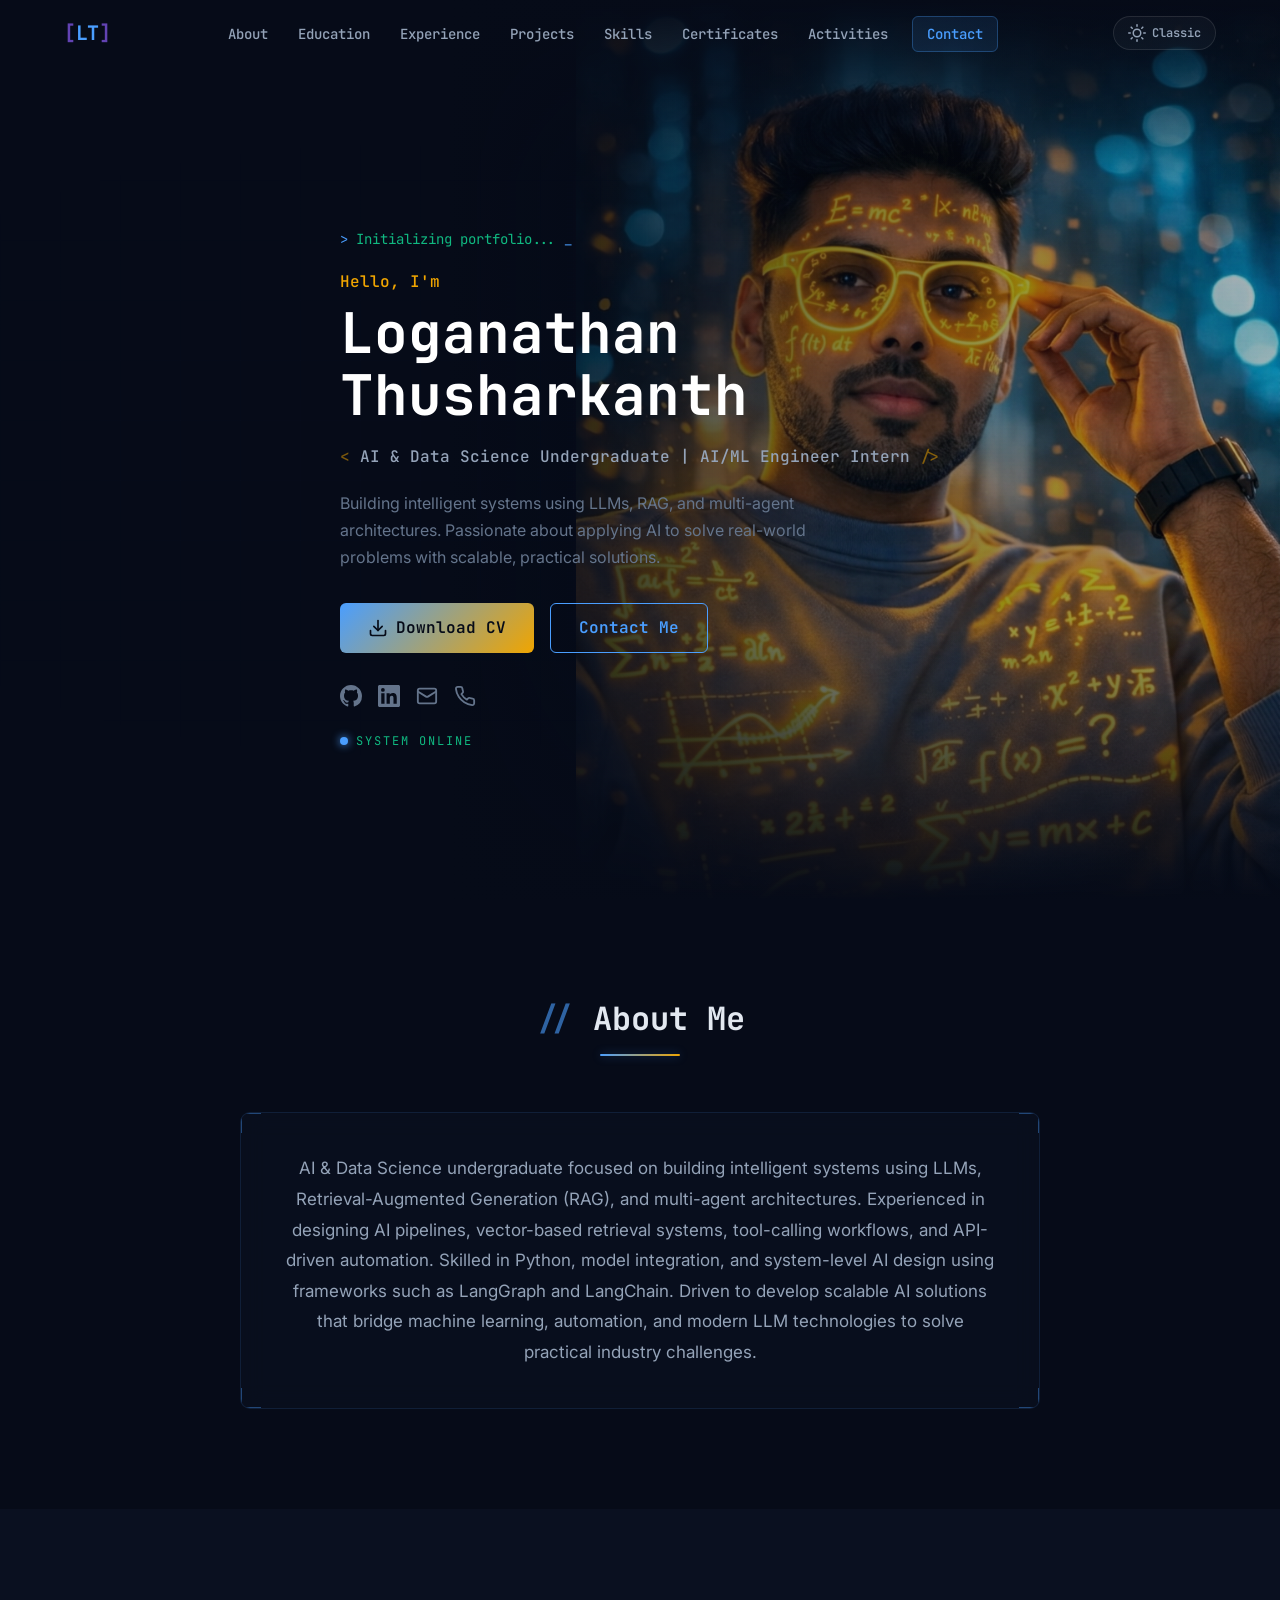
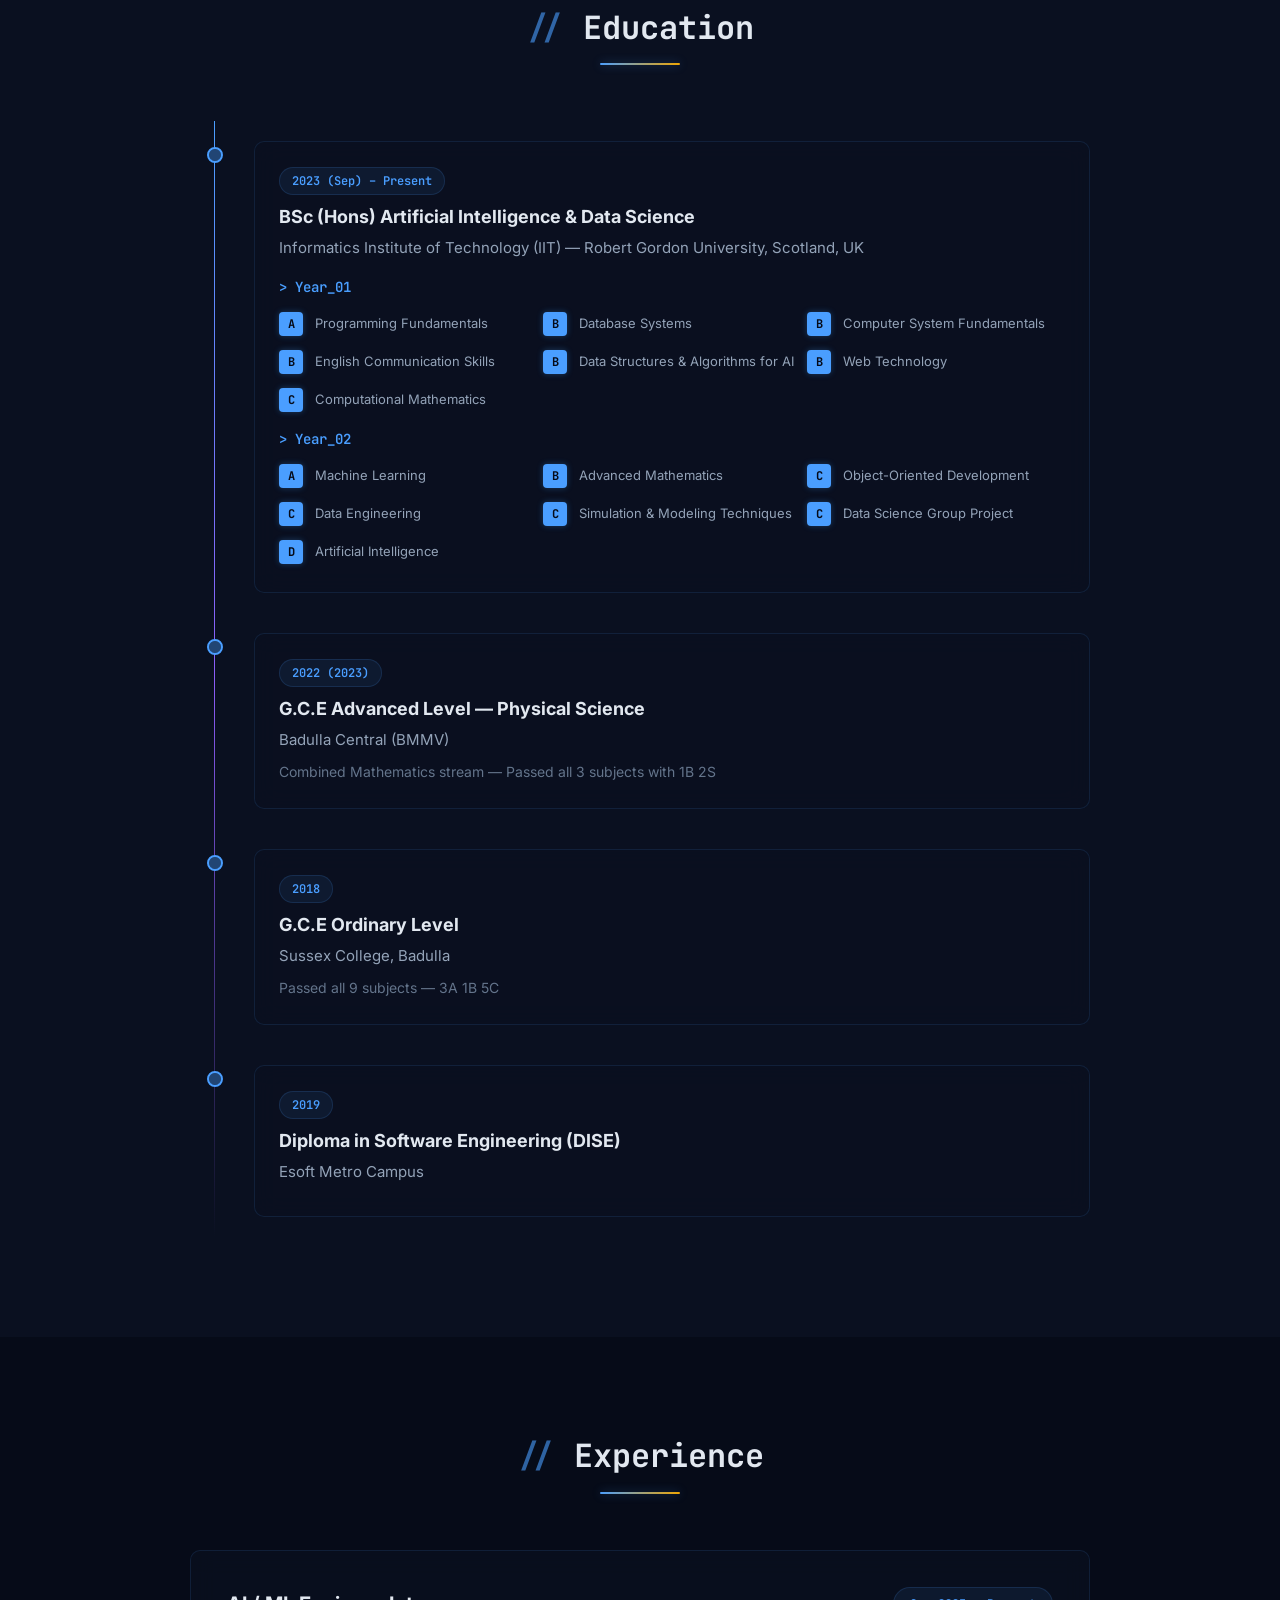
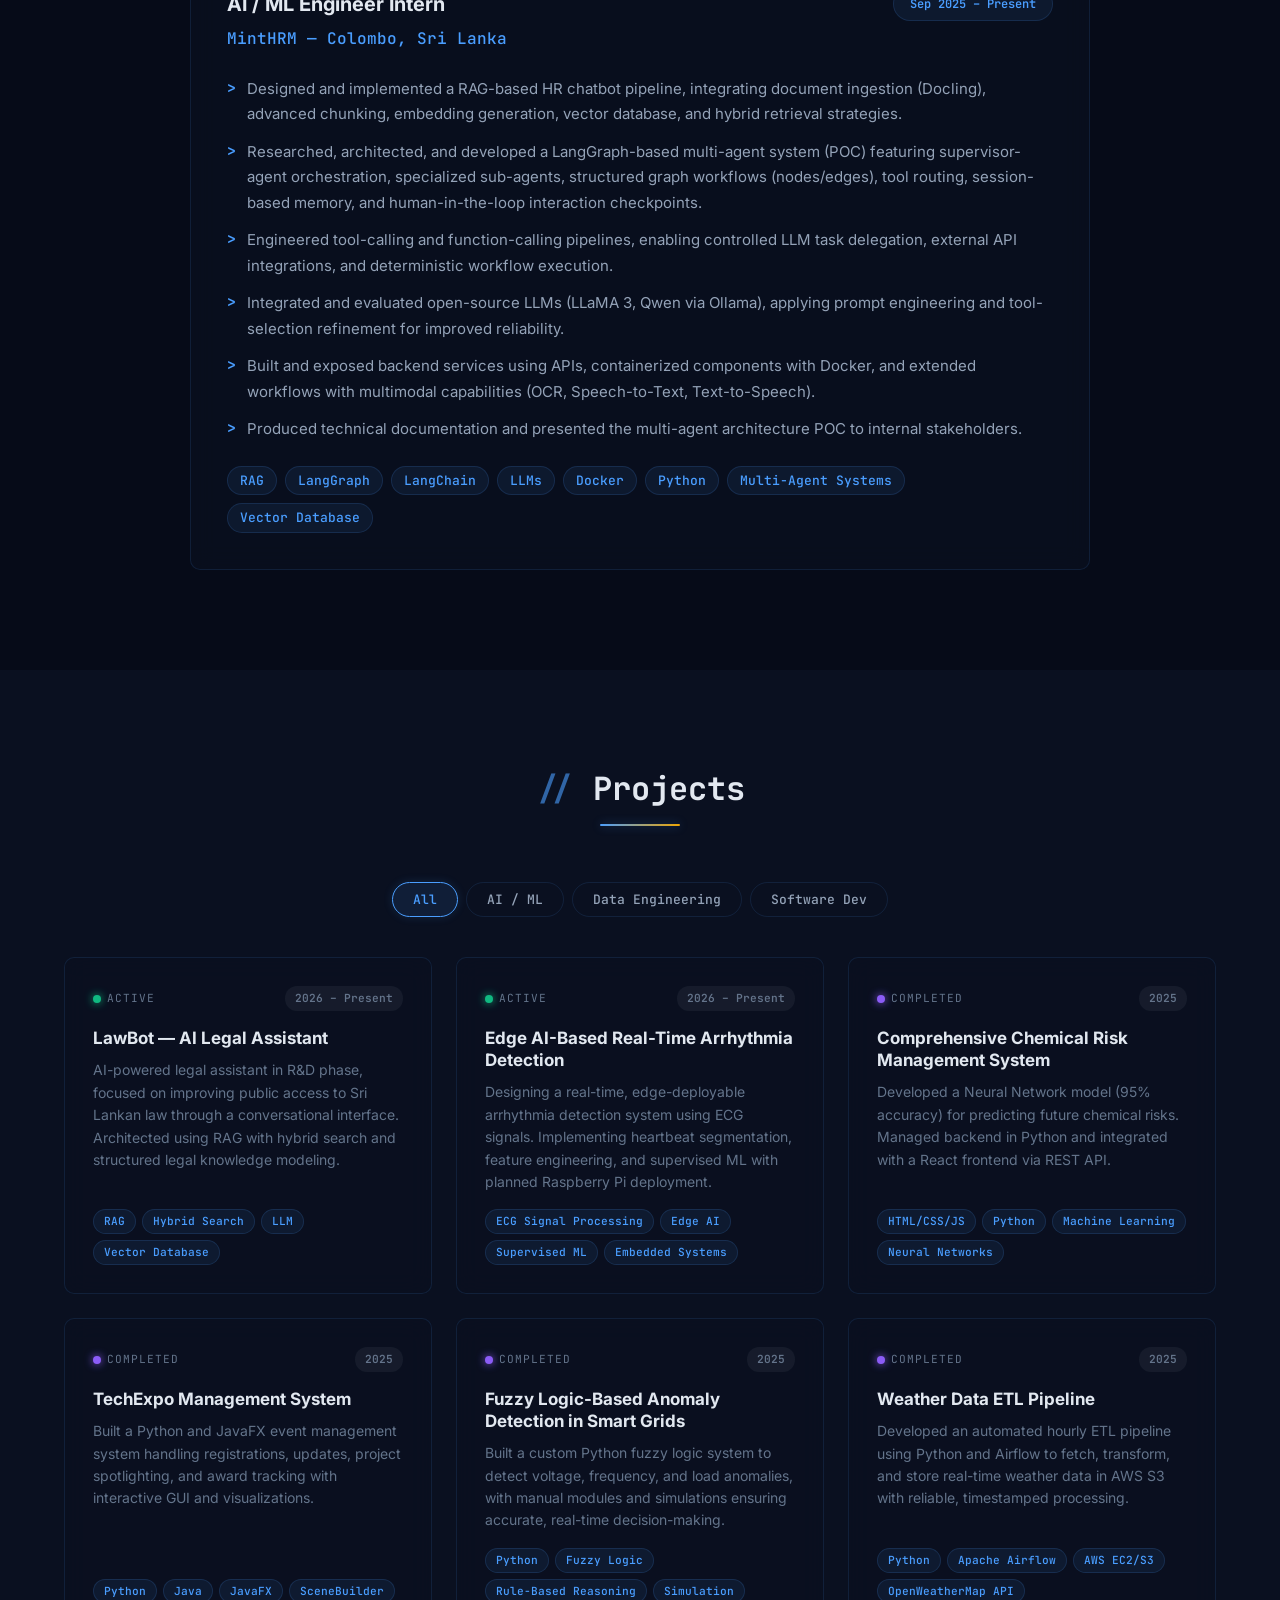
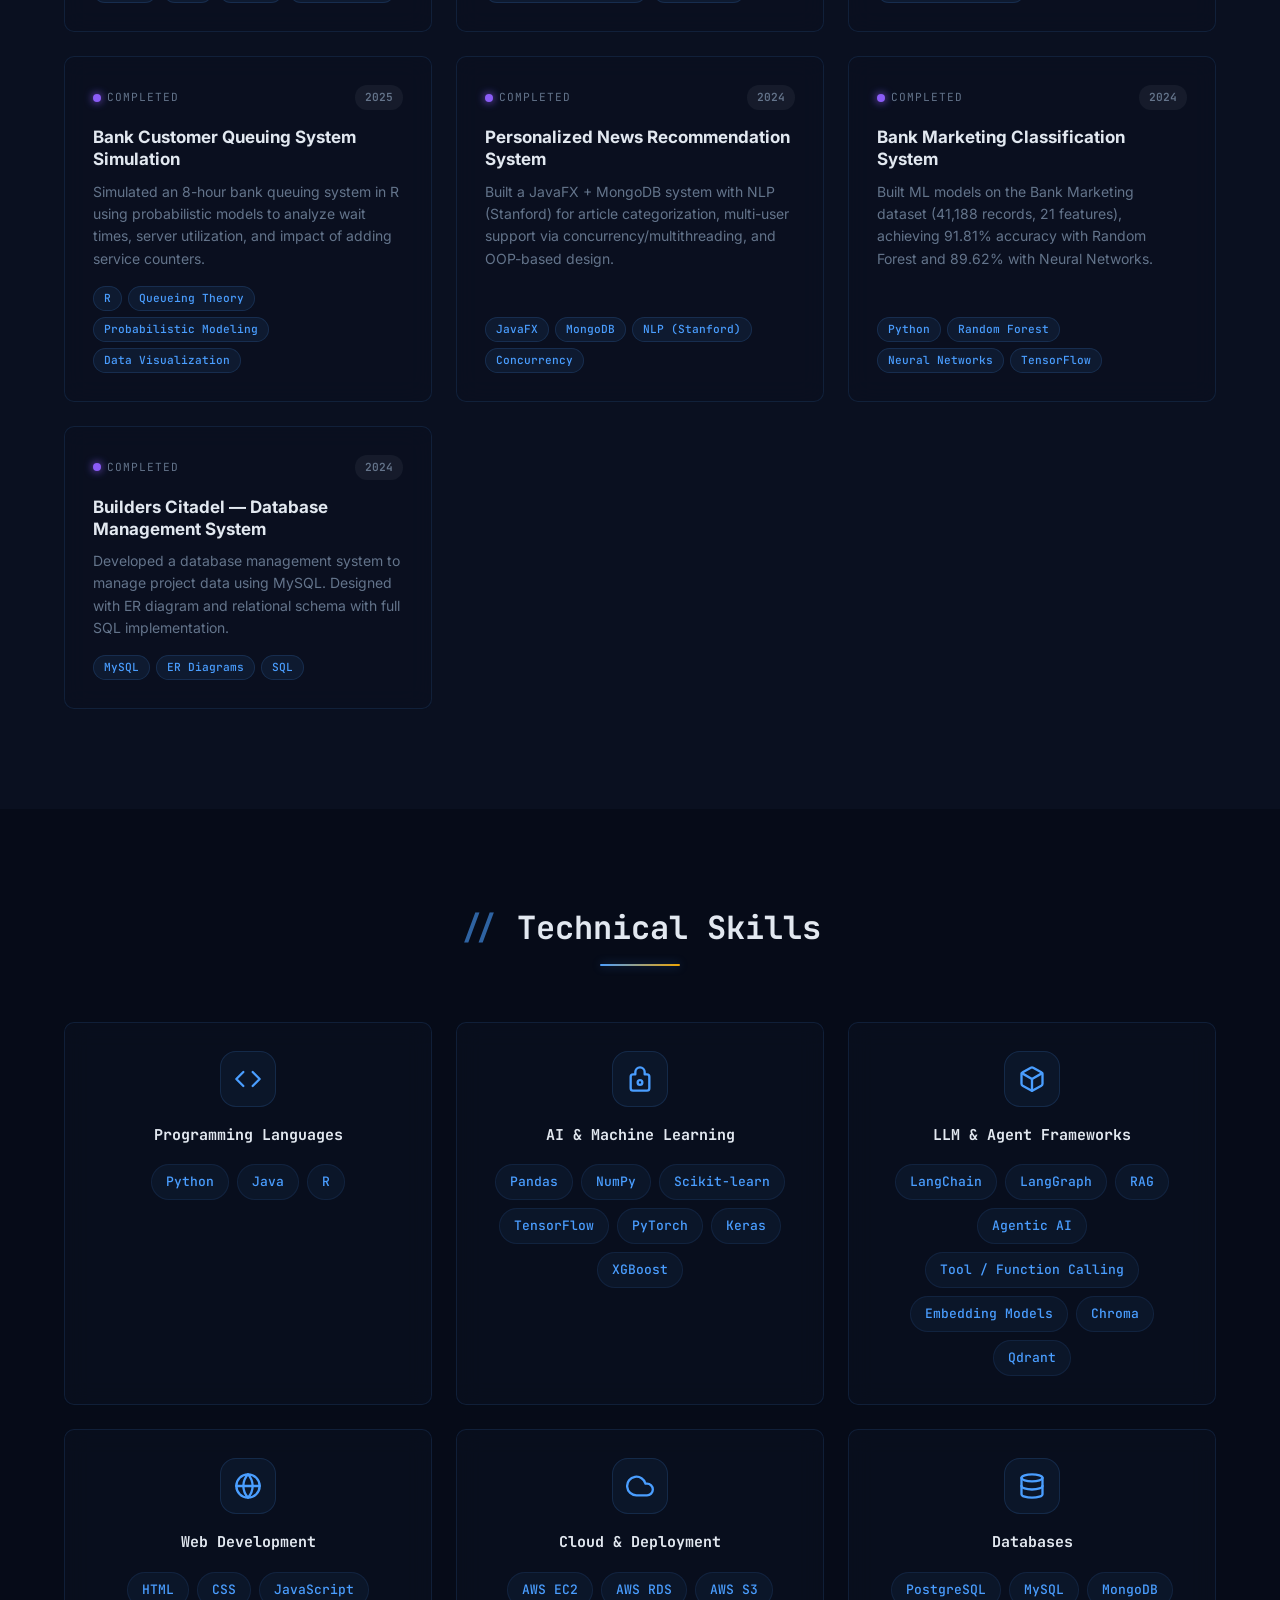
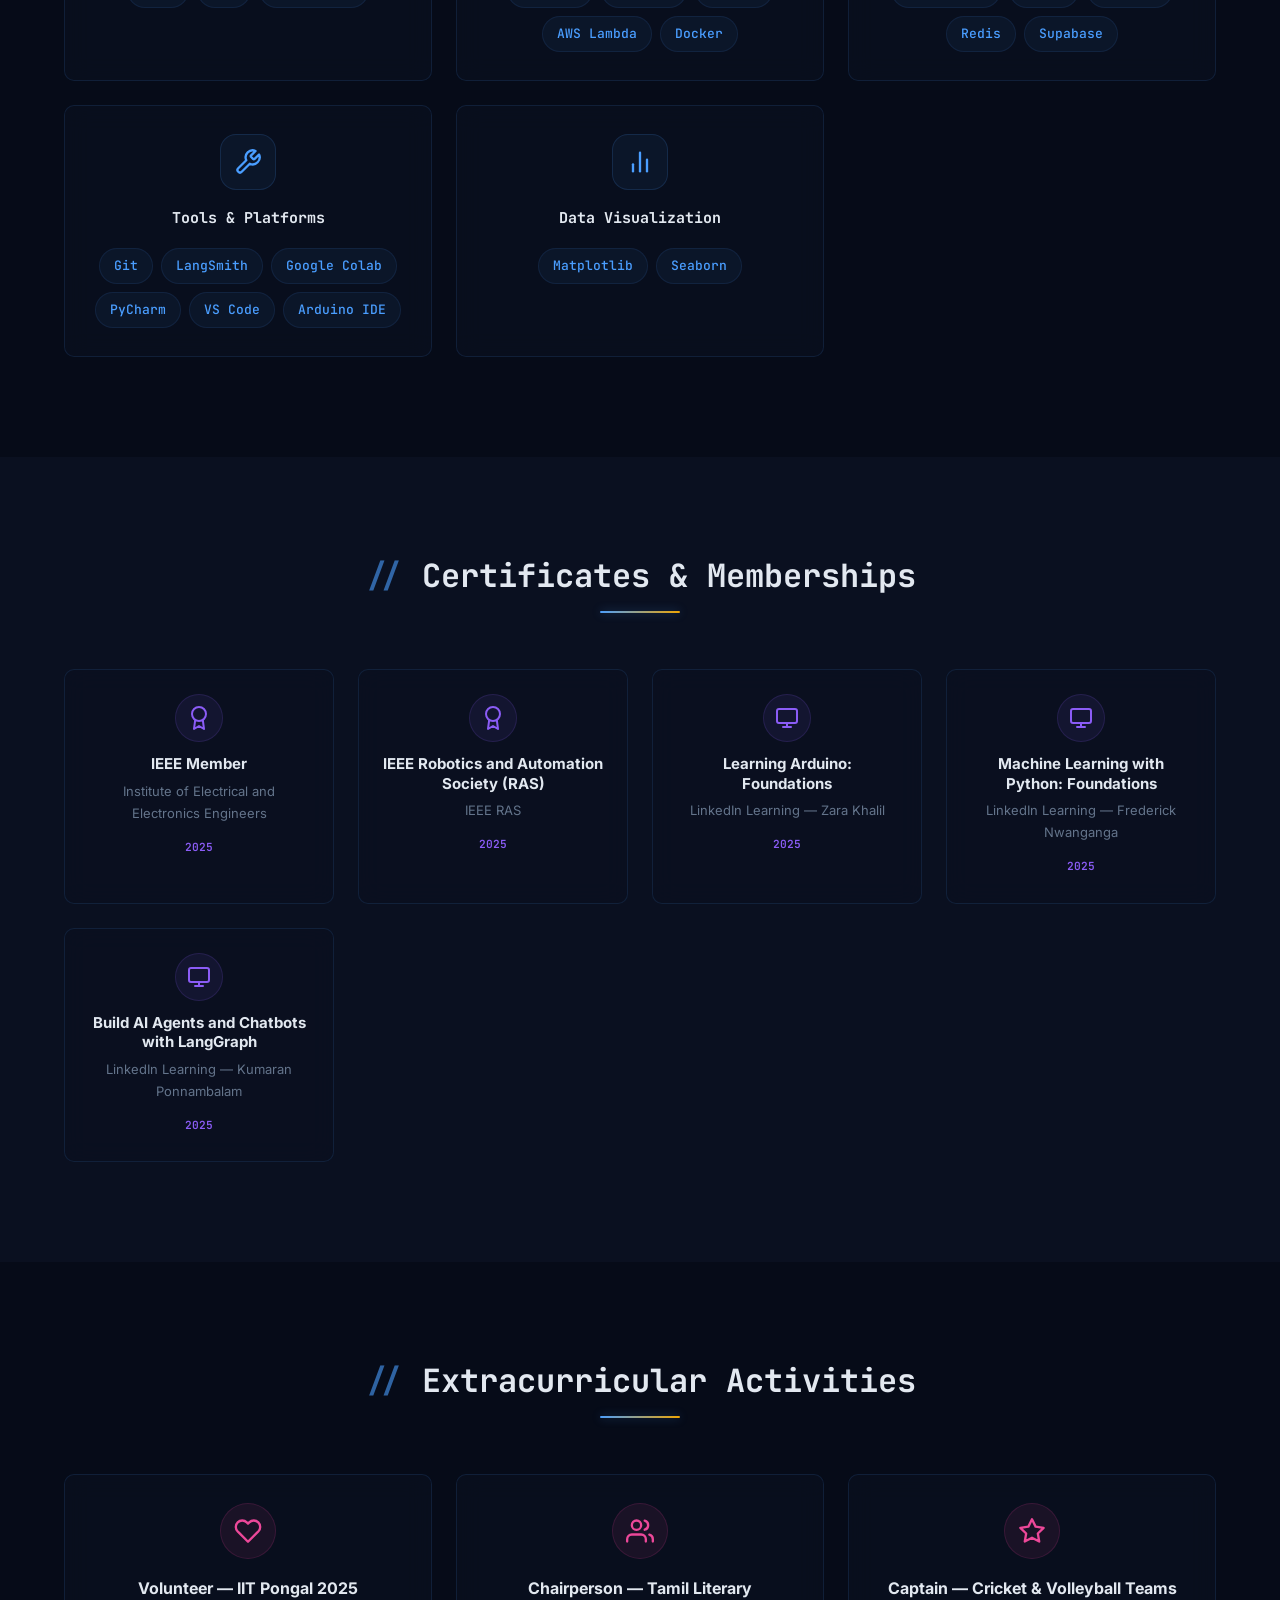
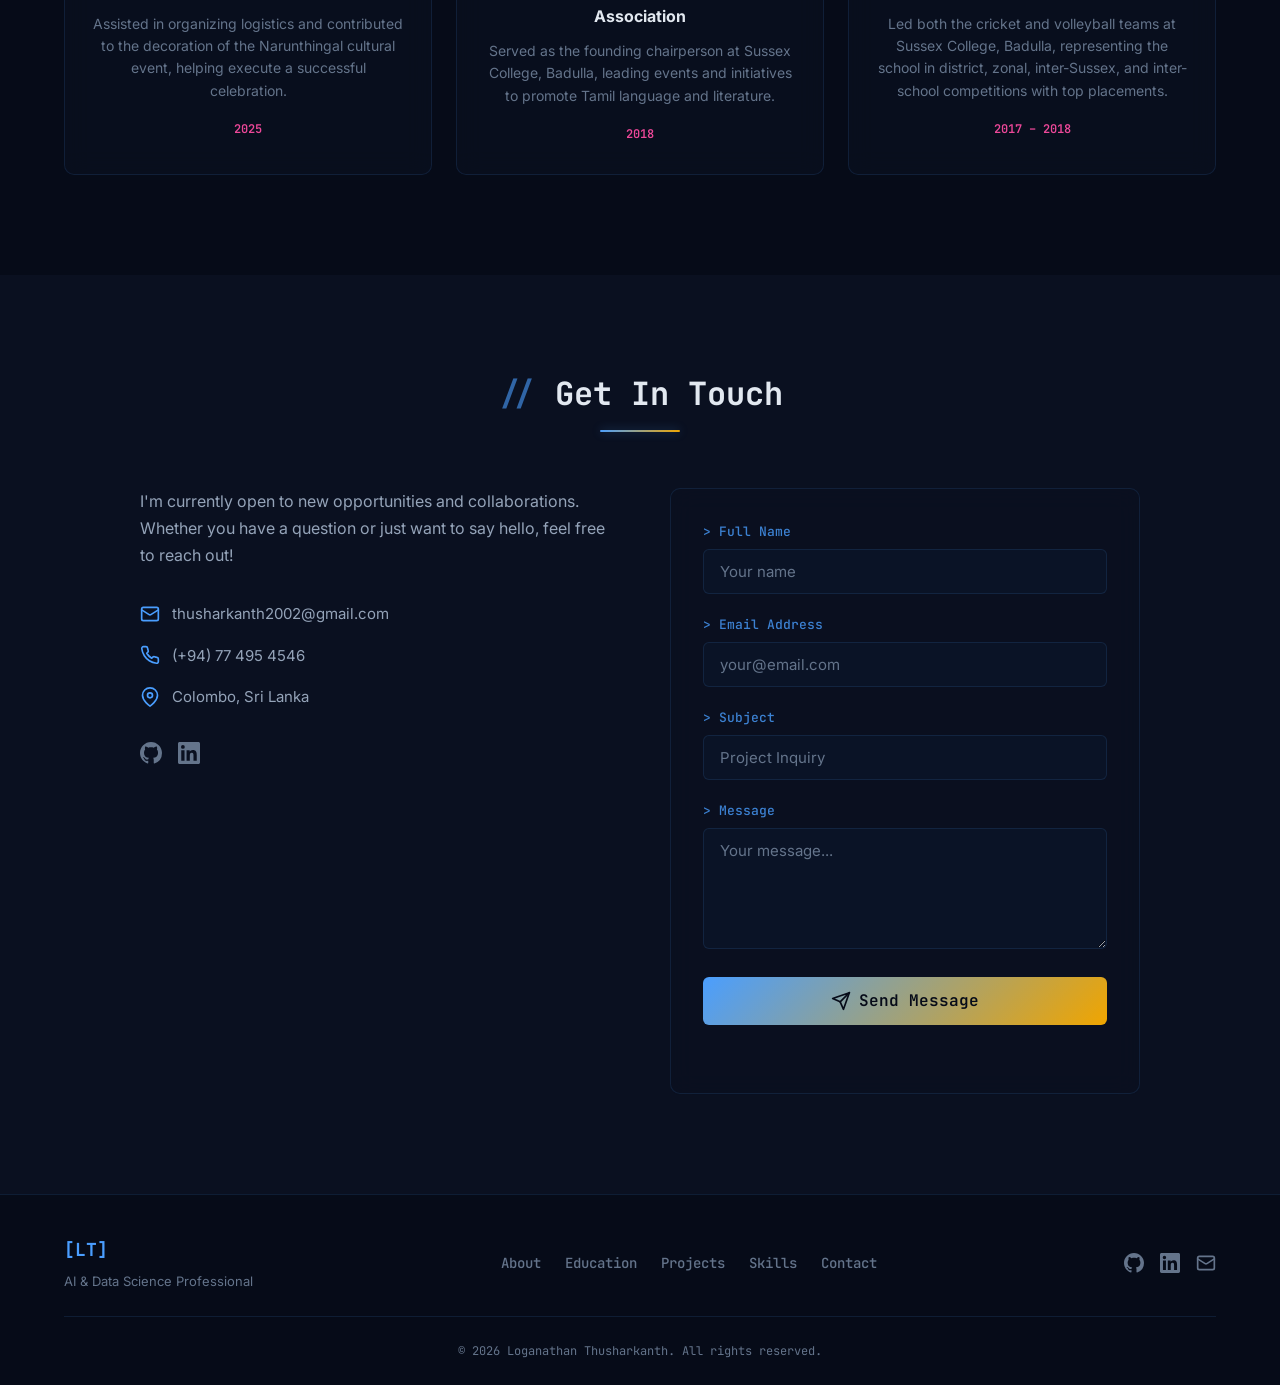
==== commit 602a07f0: "Add missing CV content" ====
--- a/advanced/index.html
+++ b/advanced/index.html
@@ -129,7 +129,7 @@
                     <div class="about__card-corner about__card-corner--bl"></div>
                     <div class="about__card-corner about__card-corner--br"></div>
                     <p class="about__text">
-                        AI &amp; Data Science undergraduate focused on building intelligent systems using LLMs, Retrieval-Augmented Generation (RAG), and multi-agent architectures. Experienced in designing AI pipelines, vector-based retrieval systems, tool-calling workflows, and API-driven automation. Skilled in Python, model integration, and system-level AI design using frameworks such as LangGraph and LangChain. Passionate about applying AI to solve real-world problems by building scalable, practical solutions rather than just training models.
+                        AI &amp; Data Science undergraduate focused on building intelligent systems using LLMs, Retrieval-Augmented Generation (RAG), and multi-agent architectures. Experienced in designing AI pipelines, vector-based retrieval systems, tool-calling workflows, and API-driven automation. Skilled in Python, model integration, and system-level AI design using frameworks such as LangGraph and LangChain. Driven to develop scalable AI solutions that bridge machine learning, automation, and modern LLM technologies to solve practical industry challenges.
                     </p>
                 </div>
             </div>
@@ -450,18 +450,30 @@
                     </div>
                     <h3 class="skill-category__title">AI &amp; Machine Learning</h3>
                     <div class="skill-category__tags">
-                        <span class="skill-tag">LangGraph</span>
-                        <span class="skill-tag">LangChain</span>
-                        <span class="skill-tag">Tool/Function Calling</span>
-                        <span class="skill-tag">Model Integration</span>
-                        <span class="skill-tag">Agentic AI</span>
-                        <span class="skill-tag">AI Automation</span>
                         <span class="skill-tag">Pandas</span>
                         <span class="skill-tag">NumPy</span>
                         <span class="skill-tag">Scikit-learn</span>
                         <span class="skill-tag">TensorFlow</span>
+                        <span class="skill-tag">PyTorch</span>
                         <span class="skill-tag">Keras</span>
                         <span class="skill-tag">XGBoost</span>
+                    </div>
+                </div>
+
+                <div class="skill-category glass-card animate-on-scroll">
+                    <div class="skill-category__icon">
+                        <svg width="28" height="28" viewBox="0 0 24 24" fill="none" stroke="currentColor" stroke-width="2" stroke-linecap="round" stroke-linejoin="round" aria-hidden="true"><path d="M21 16V8a2 2 0 0 0-1-1.73l-7-4a2 2 0 0 0-2 0l-7 4A2 2 0 0 0 3 8v8a2 2 0 0 0 1 1.73l7 4a2 2 0 0 0 2 0l7-4A2 2 0 0 0 21 16z"/><polyline points="3.27 6.96 12 12.01 20.73 6.96"/><line x1="12" y1="22.08" x2="12" y2="12"/></svg>
+                    </div>
+                    <h3 class="skill-category__title">LLM &amp; Agent Frameworks</h3>
+                    <div class="skill-category__tags">
+                        <span class="skill-tag">LangChain</span>
+                        <span class="skill-tag">LangGraph</span>
+                        <span class="skill-tag">RAG</span>
+                        <span class="skill-tag">Agentic AI</span>
+                        <span class="skill-tag">Tool / Function Calling</span>
+                        <span class="skill-tag">Embedding Models</span>
+                        <span class="skill-tag">Chroma</span>
+                        <span class="skill-tag">Qdrant</span>
                     </div>
                 </div>
 
@@ -487,6 +499,7 @@
                         <span class="skill-tag">AWS RDS</span>
                         <span class="skill-tag">AWS S3</span>
                         <span class="skill-tag">AWS Lambda</span>
+                        <span class="skill-tag">Docker</span>
                     </div>
                 </div>
 
@@ -496,8 +509,11 @@
                     </div>
                     <h3 class="skill-category__title">Databases</h3>
                     <div class="skill-category__tags">
+                        <span class="skill-tag">PostgreSQL</span>
                         <span class="skill-tag">MySQL</span>
                         <span class="skill-tag">MongoDB</span>
+                        <span class="skill-tag">Redis</span>
+                        <span class="skill-tag">Supabase</span>
                     </div>
                 </div>
 
@@ -507,6 +523,8 @@
                     </div>
                     <h3 class="skill-category__title">Tools &amp; Platforms</h3>
                     <div class="skill-category__tags">
+                        <span class="skill-tag">Git</span>
+                        <span class="skill-tag">LangSmith</span>
                         <span class="skill-tag">Google Colab</span>
                         <span class="skill-tag">PyCharm</span>
                         <span class="skill-tag">VS Code</span>
@@ -566,6 +584,14 @@
                     </div>
                     <h3 class="cert-card__title">Machine Learning with Python: Foundations</h3>
                     <p class="cert-card__org">LinkedIn Learning — Frederick Nwanganga</p>
+                    <span class="cert-card__year">2025</span>
+                </div>
+                <div class="cert-card glass-card animate-on-scroll">
+                    <div class="cert-card__icon">
+                        <svg width="24" height="24" viewBox="0 0 24 24" fill="none" stroke="currentColor" stroke-width="2" stroke-linecap="round" stroke-linejoin="round" aria-hidden="true"><rect x="2" y="3" width="20" height="14" rx="2"/><line x1="8" y1="21" x2="16" y2="21"/><line x1="12" y1="17" x2="12" y2="21"/></svg>
+                    </div>
+                    <h3 class="cert-card__title">Build AI Agents and Chatbots with LangGraph</h3>
+                    <p class="cert-card__org">LinkedIn Learning — Kumaran Ponnambalam</p>
                     <span class="cert-card__year">2025</span>
                 </div>
             </div>
@@ -629,7 +655,7 @@
                         </div>
                         <div class="contact__item">
                             <svg width="20" height="20" viewBox="0 0 24 24" fill="none" stroke="currentColor" stroke-width="2" stroke-linecap="round" stroke-linejoin="round" aria-hidden="true"><path d="M21 10c0 7-9 13-9 13s-9-6-9-13a9 9 0 0 1 18 0z"/><circle cx="12" cy="10" r="3"/></svg>
-                            <span>64/5 B 2/1 Peersaibo Street, Colombo 12, Sri Lanka</span>
+                            <span>Colombo, Sri Lanka</span>
                         </div>
                     </div>
                     <div class="contact__socials">
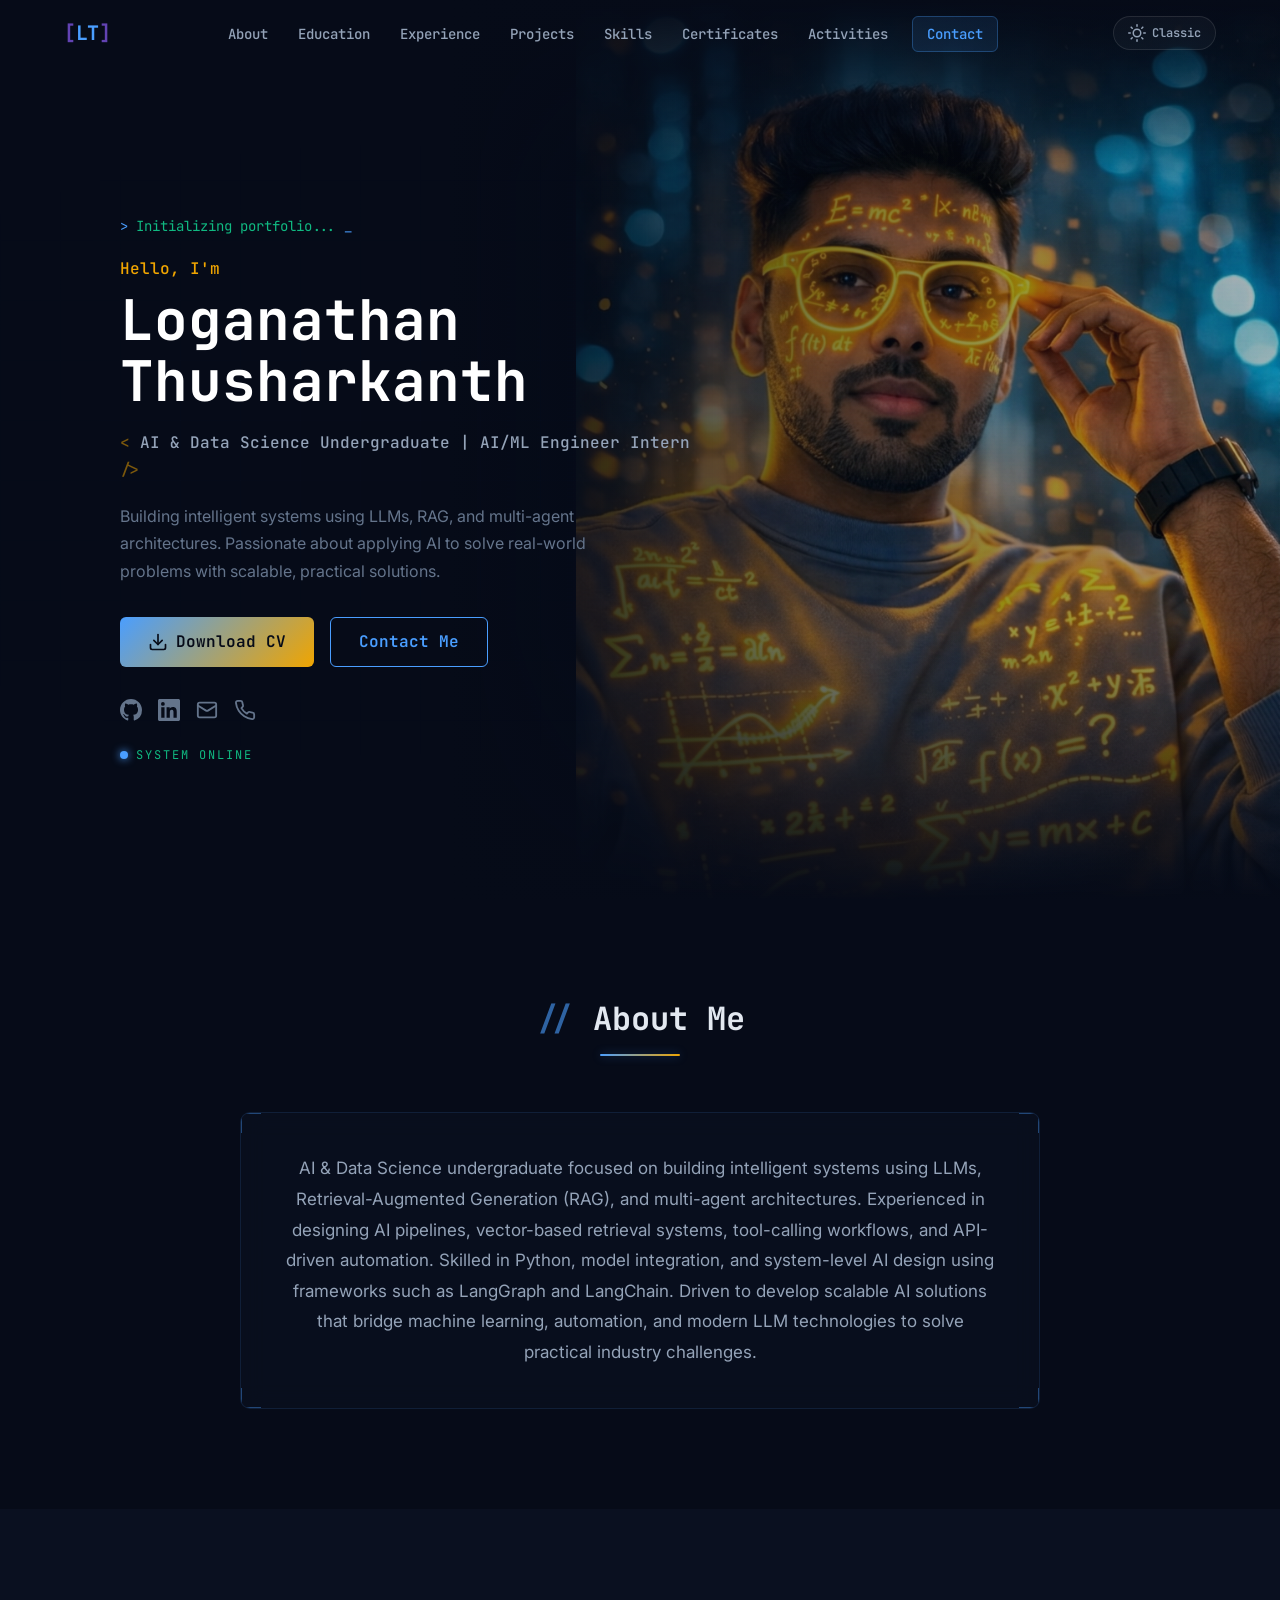
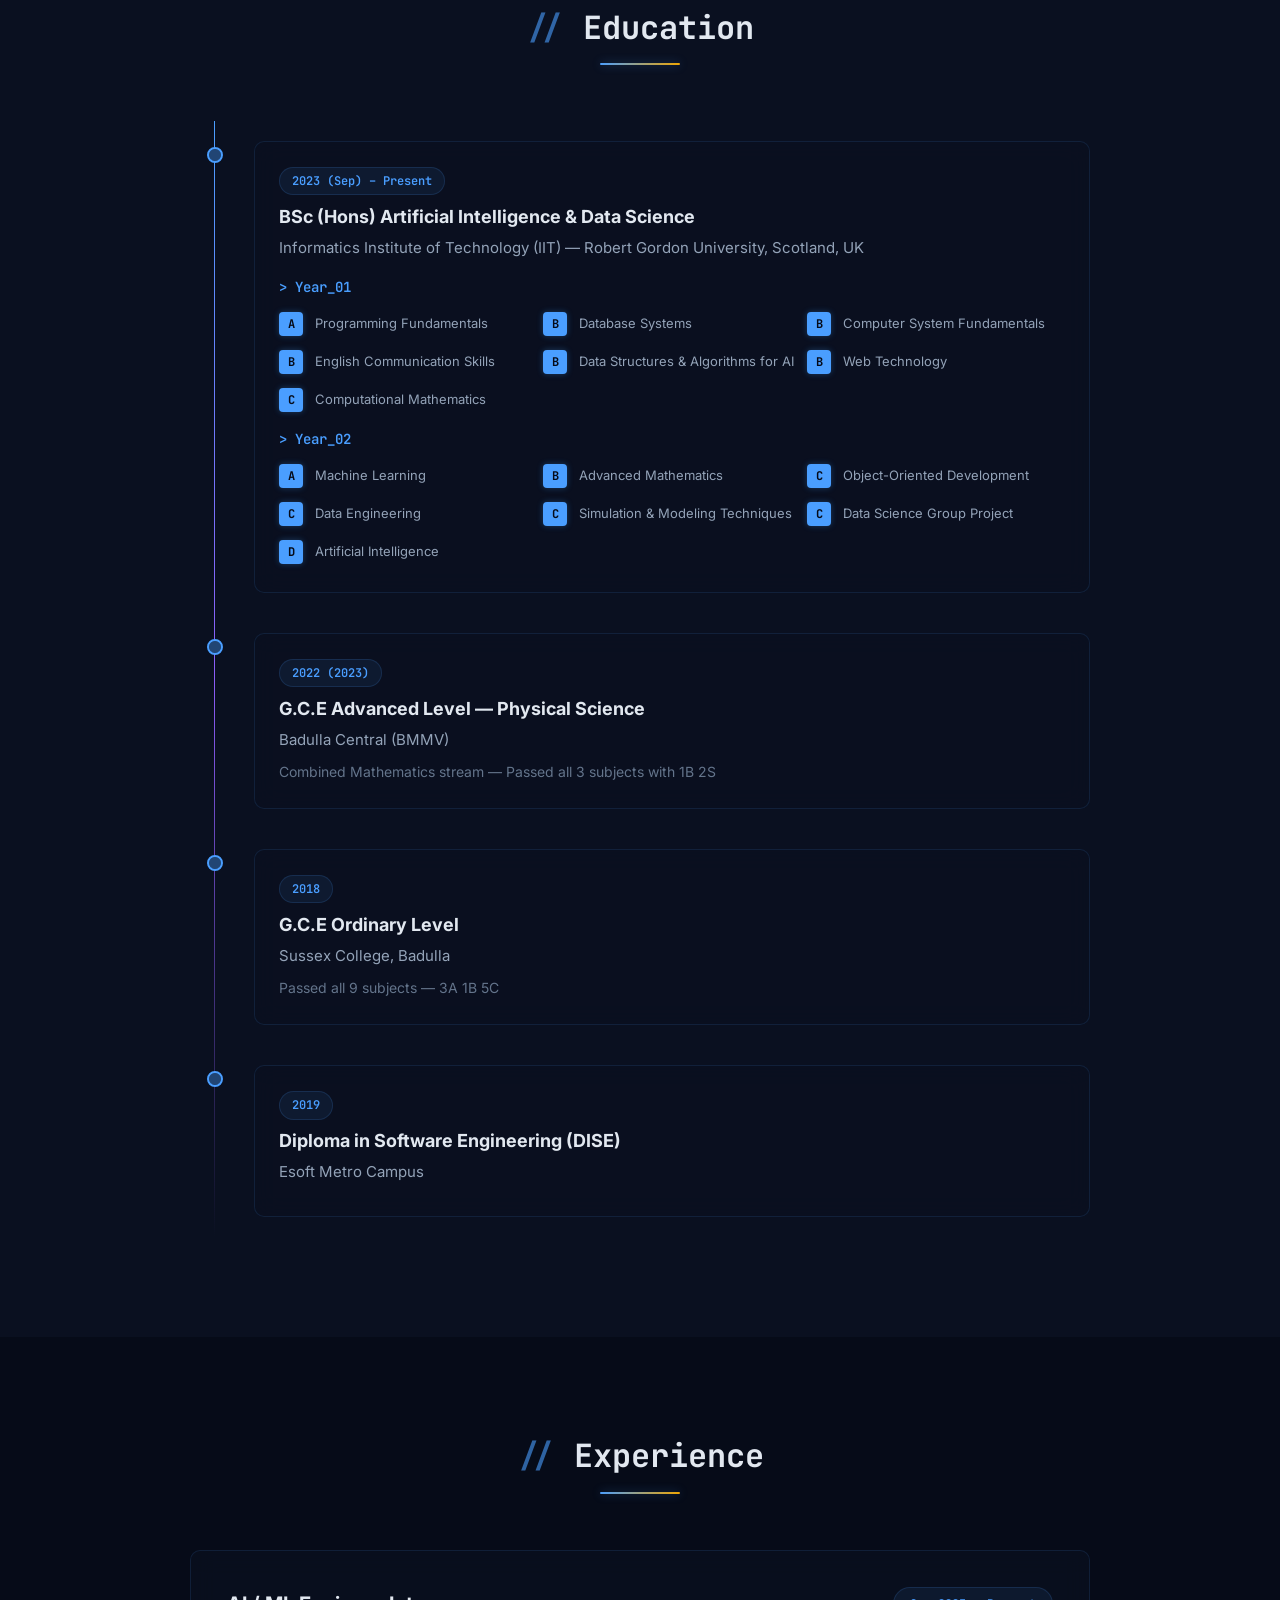
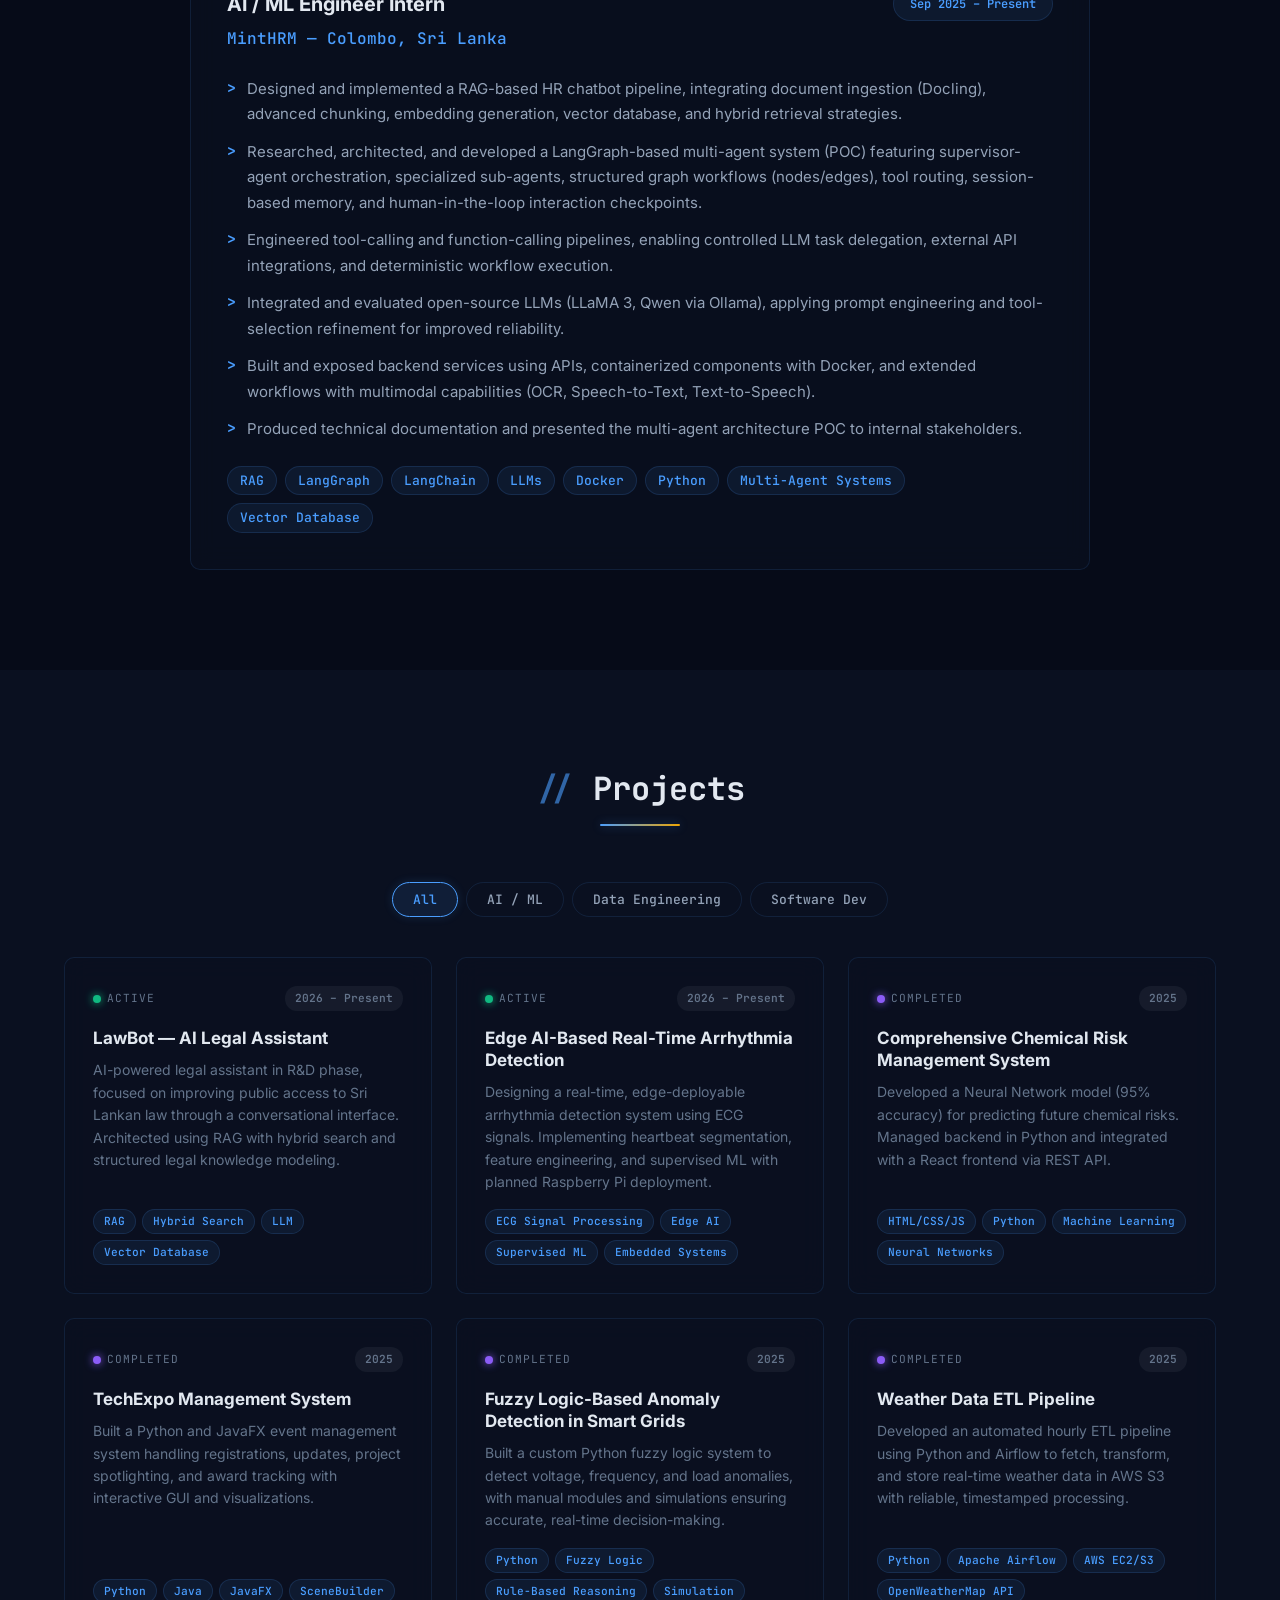
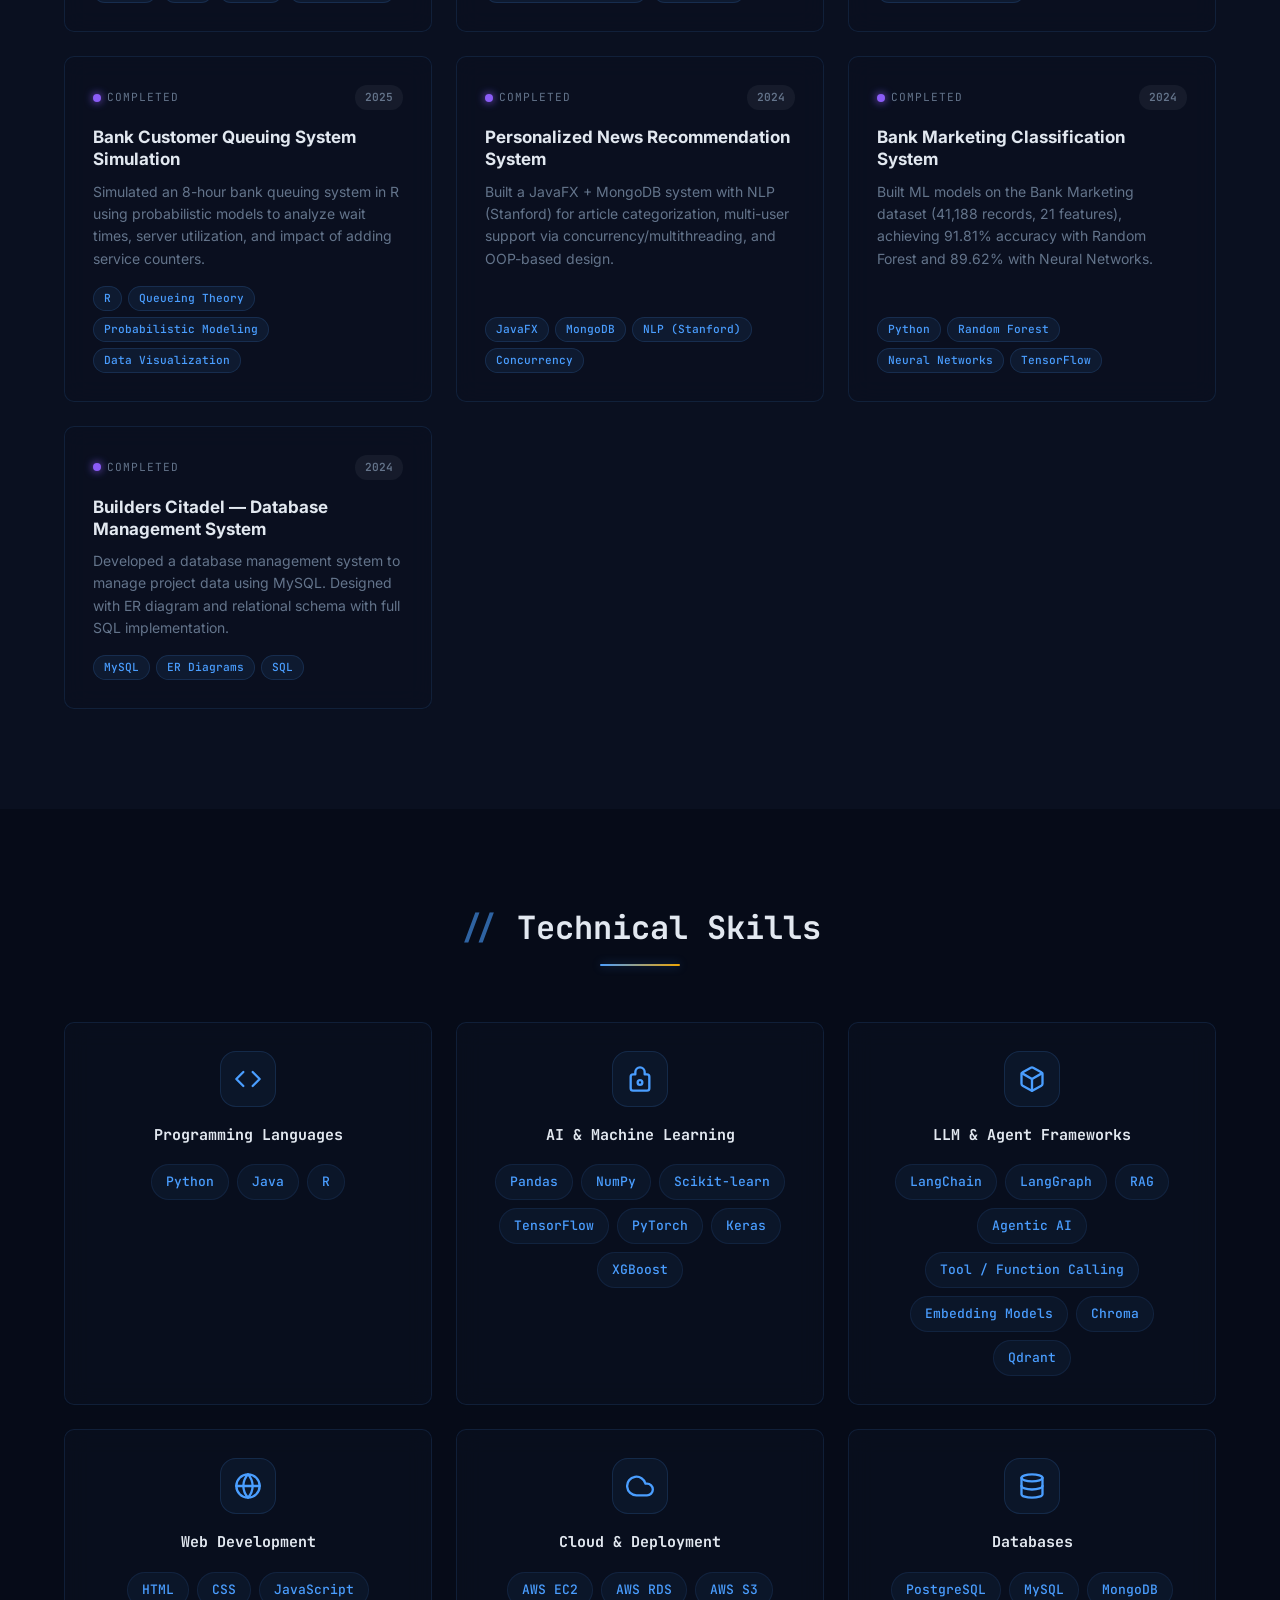
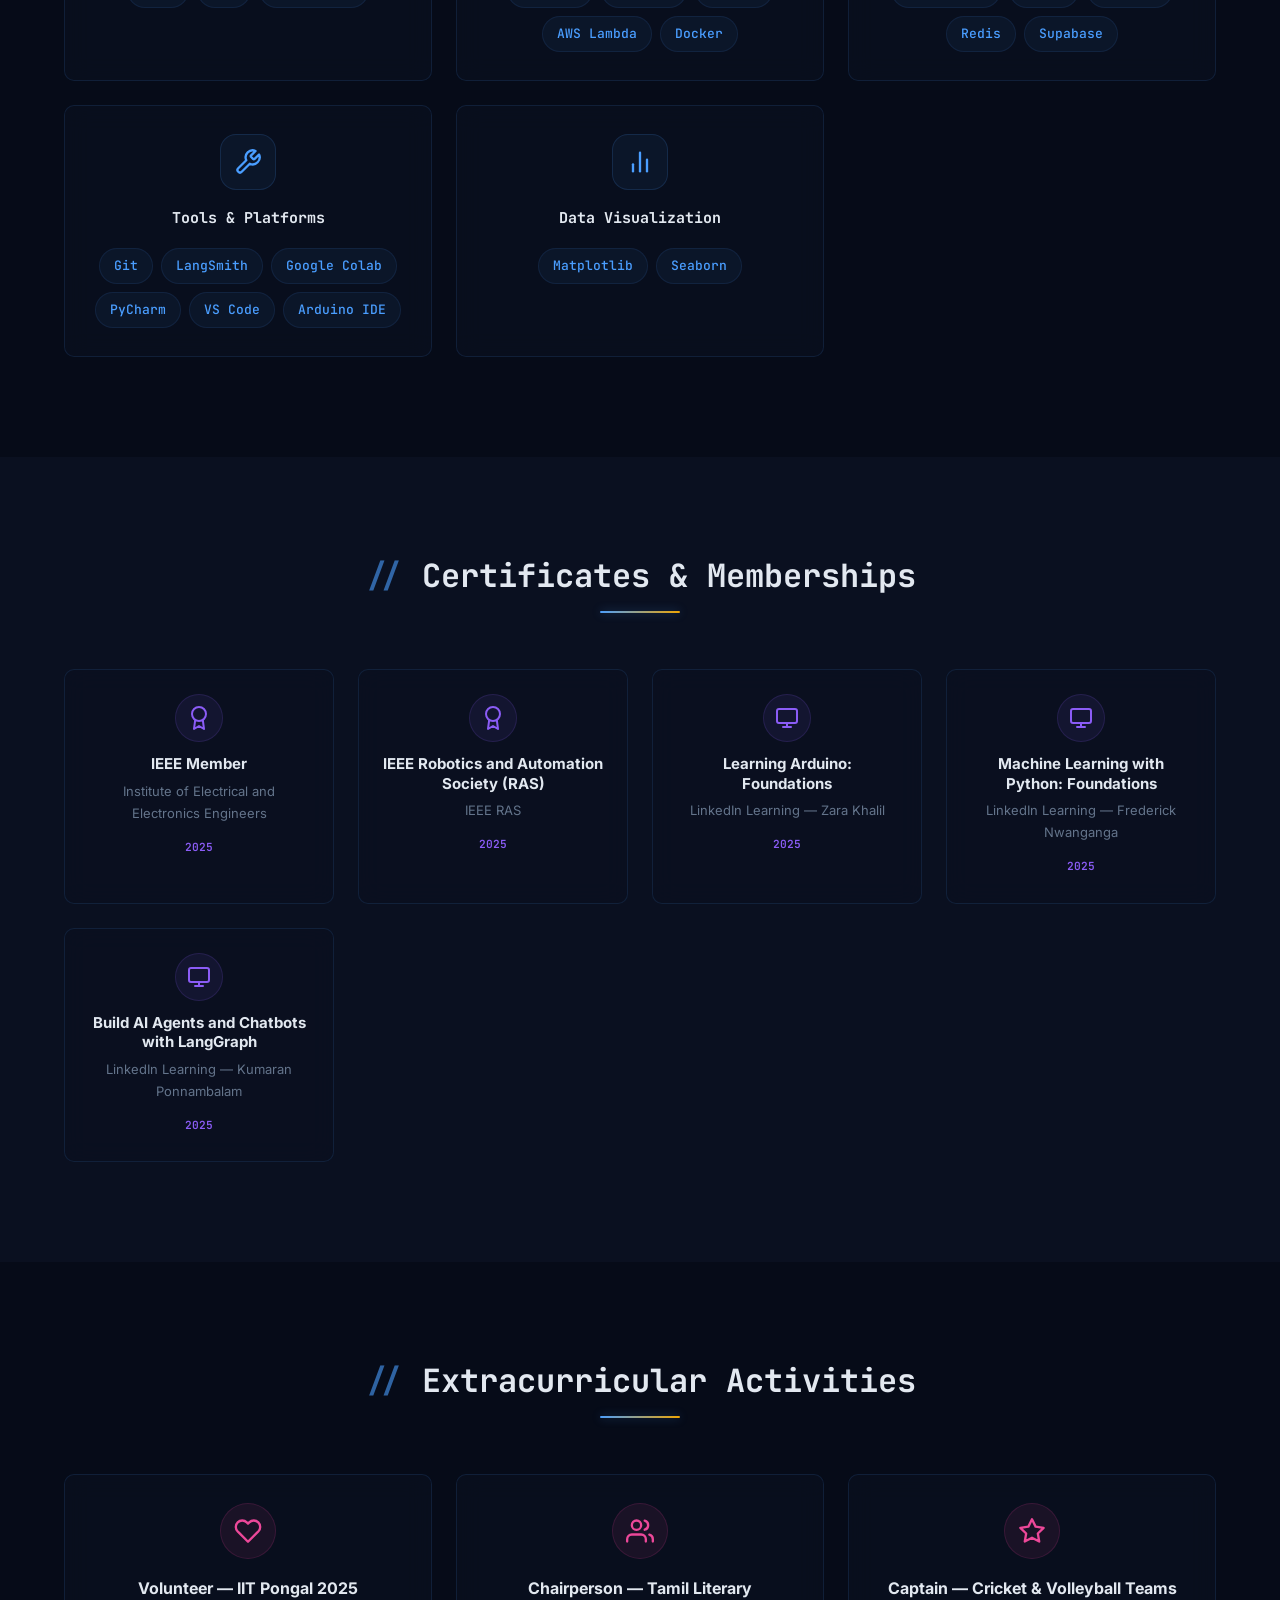
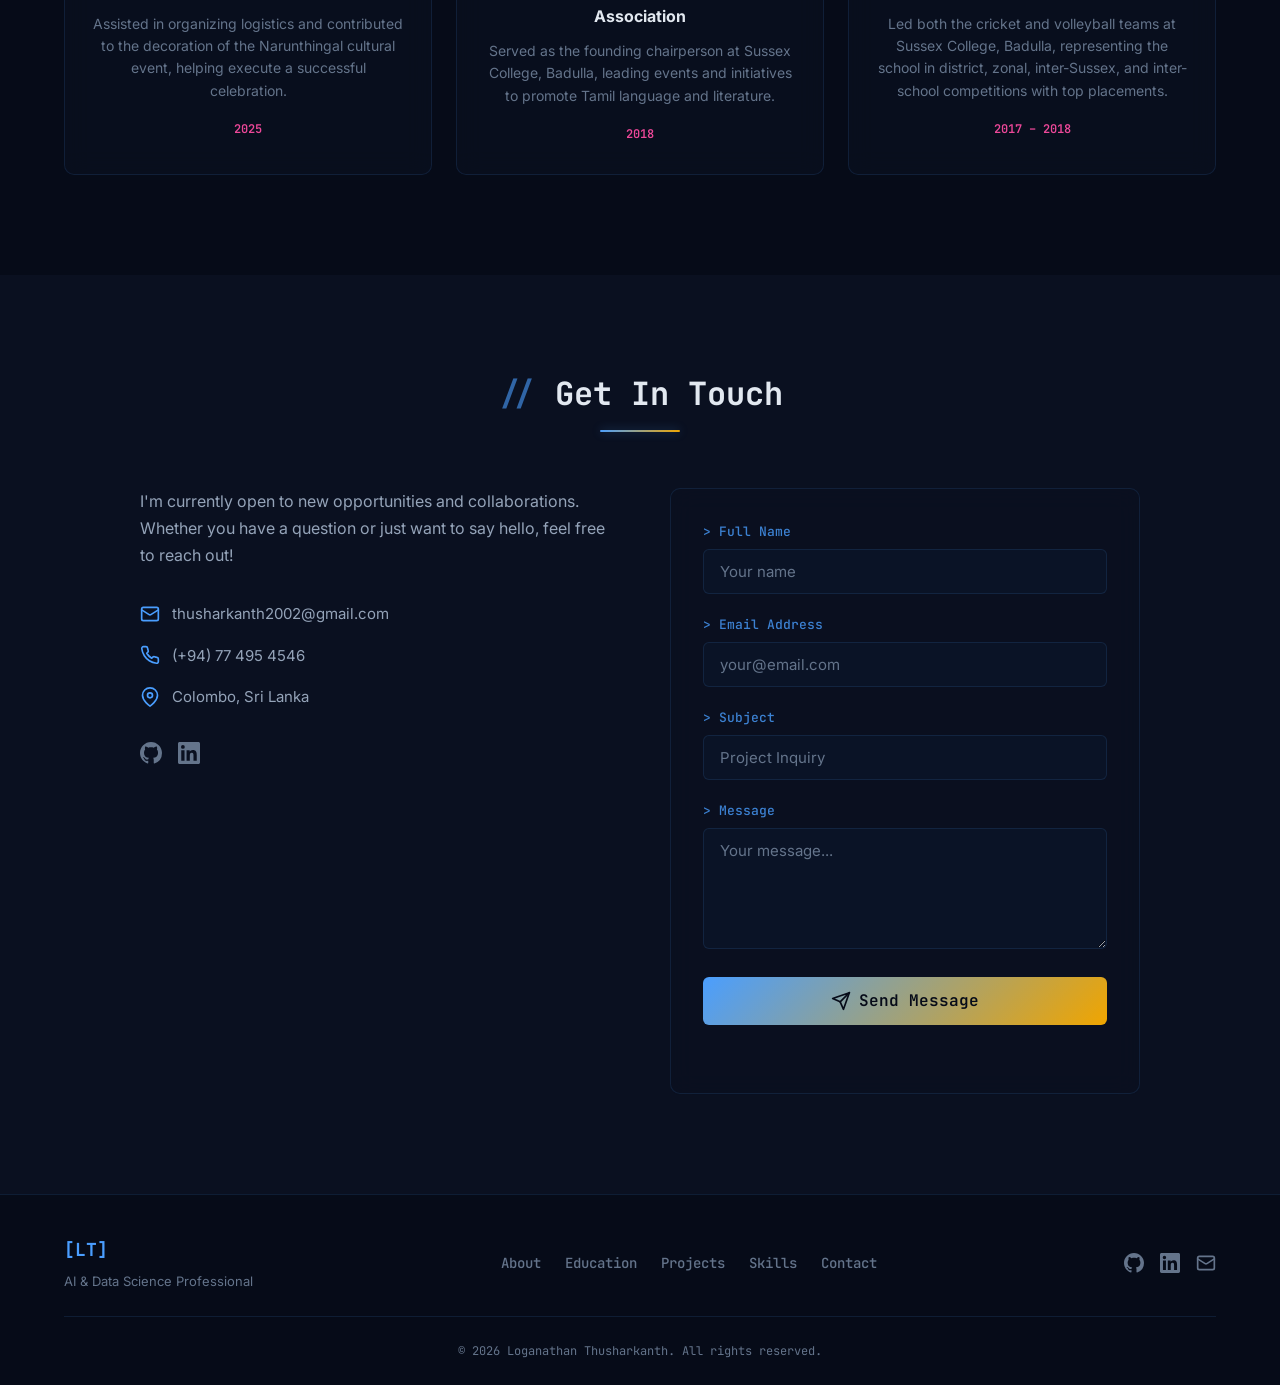
==== commit 95edf6ef: "FEAT: email and readme" ====
--- a/advanced/index.html
+++ b/advanced/index.html
@@ -668,6 +668,7 @@
                     </div>
                 </div>
                 <form class="contact__form glass-card animate-on-scroll" id="contact-form">
+                    <input type="hidden" name="access_key" value="77301434-4ffa-406e-829a-09287ff5a55c">
                     <div class="form-group">
                         <label for="name" class="form-label">&gt; Full Name</label>
                         <input type="text" id="name" name="name" class="form-input" required placeholder="Your name" autocomplete="name">
--- a/advanced/styles.css
+++ b/advanced/styles.css
@@ -479,7 +479,9 @@
     display: flex;
     flex-direction: column;
     justify-content: center;
-    max-width: 620px;
+    max-width: 580px;
+    margin-left: 120px;
+    margin-right: auto;
     position: relative;
     z-index: 3;
     padding: 60px 0;
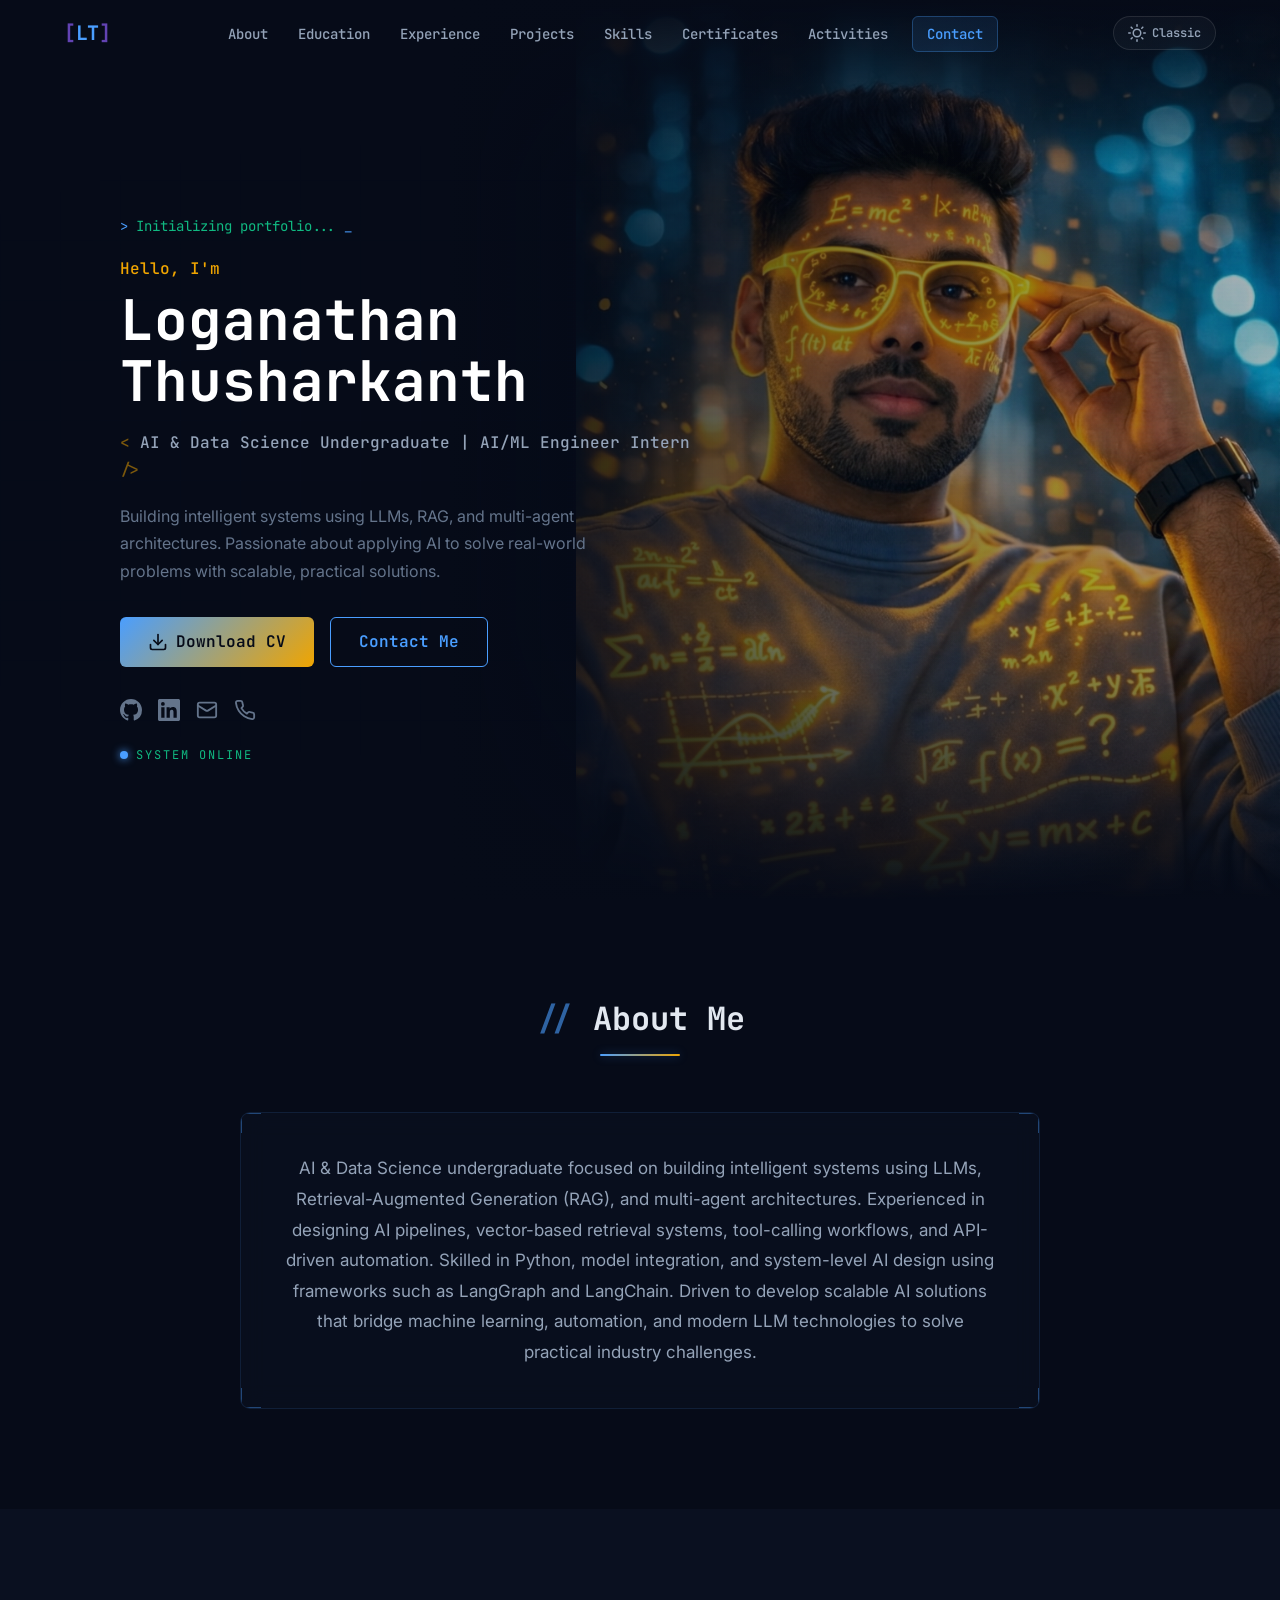
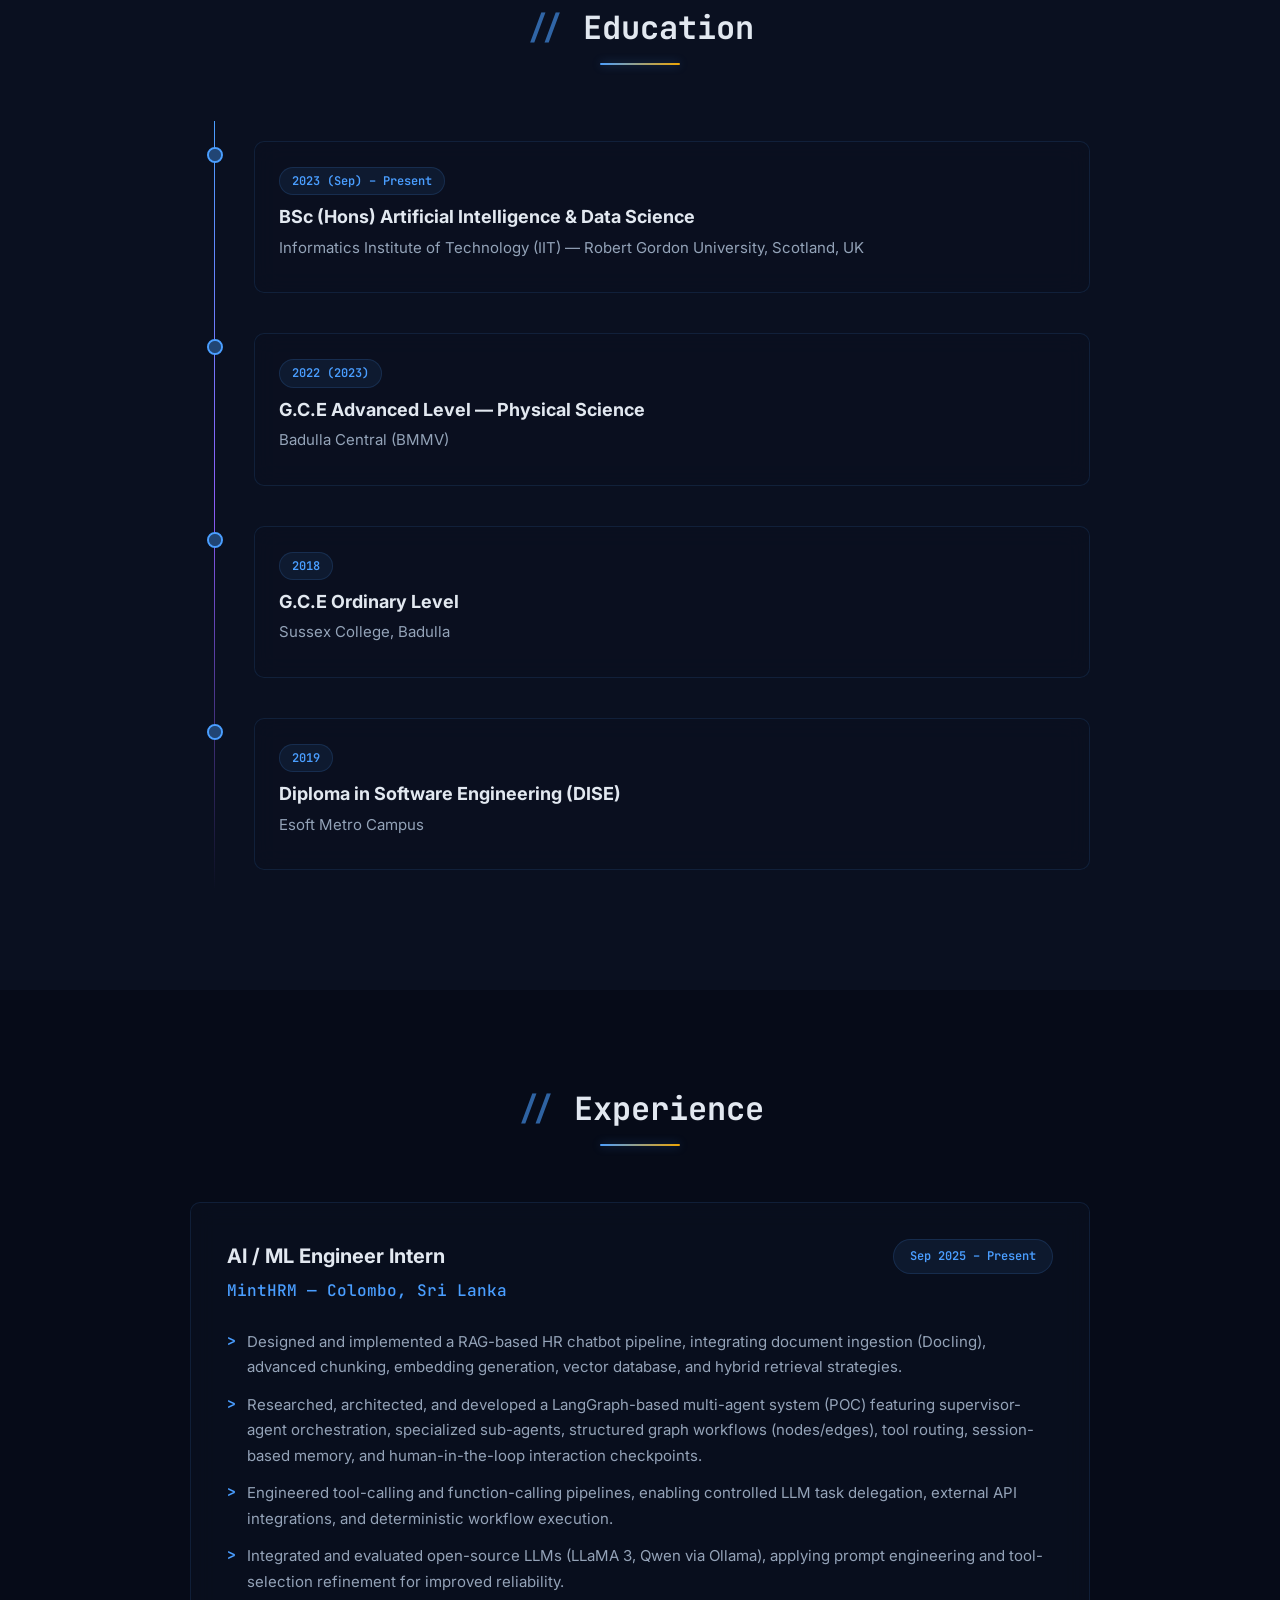
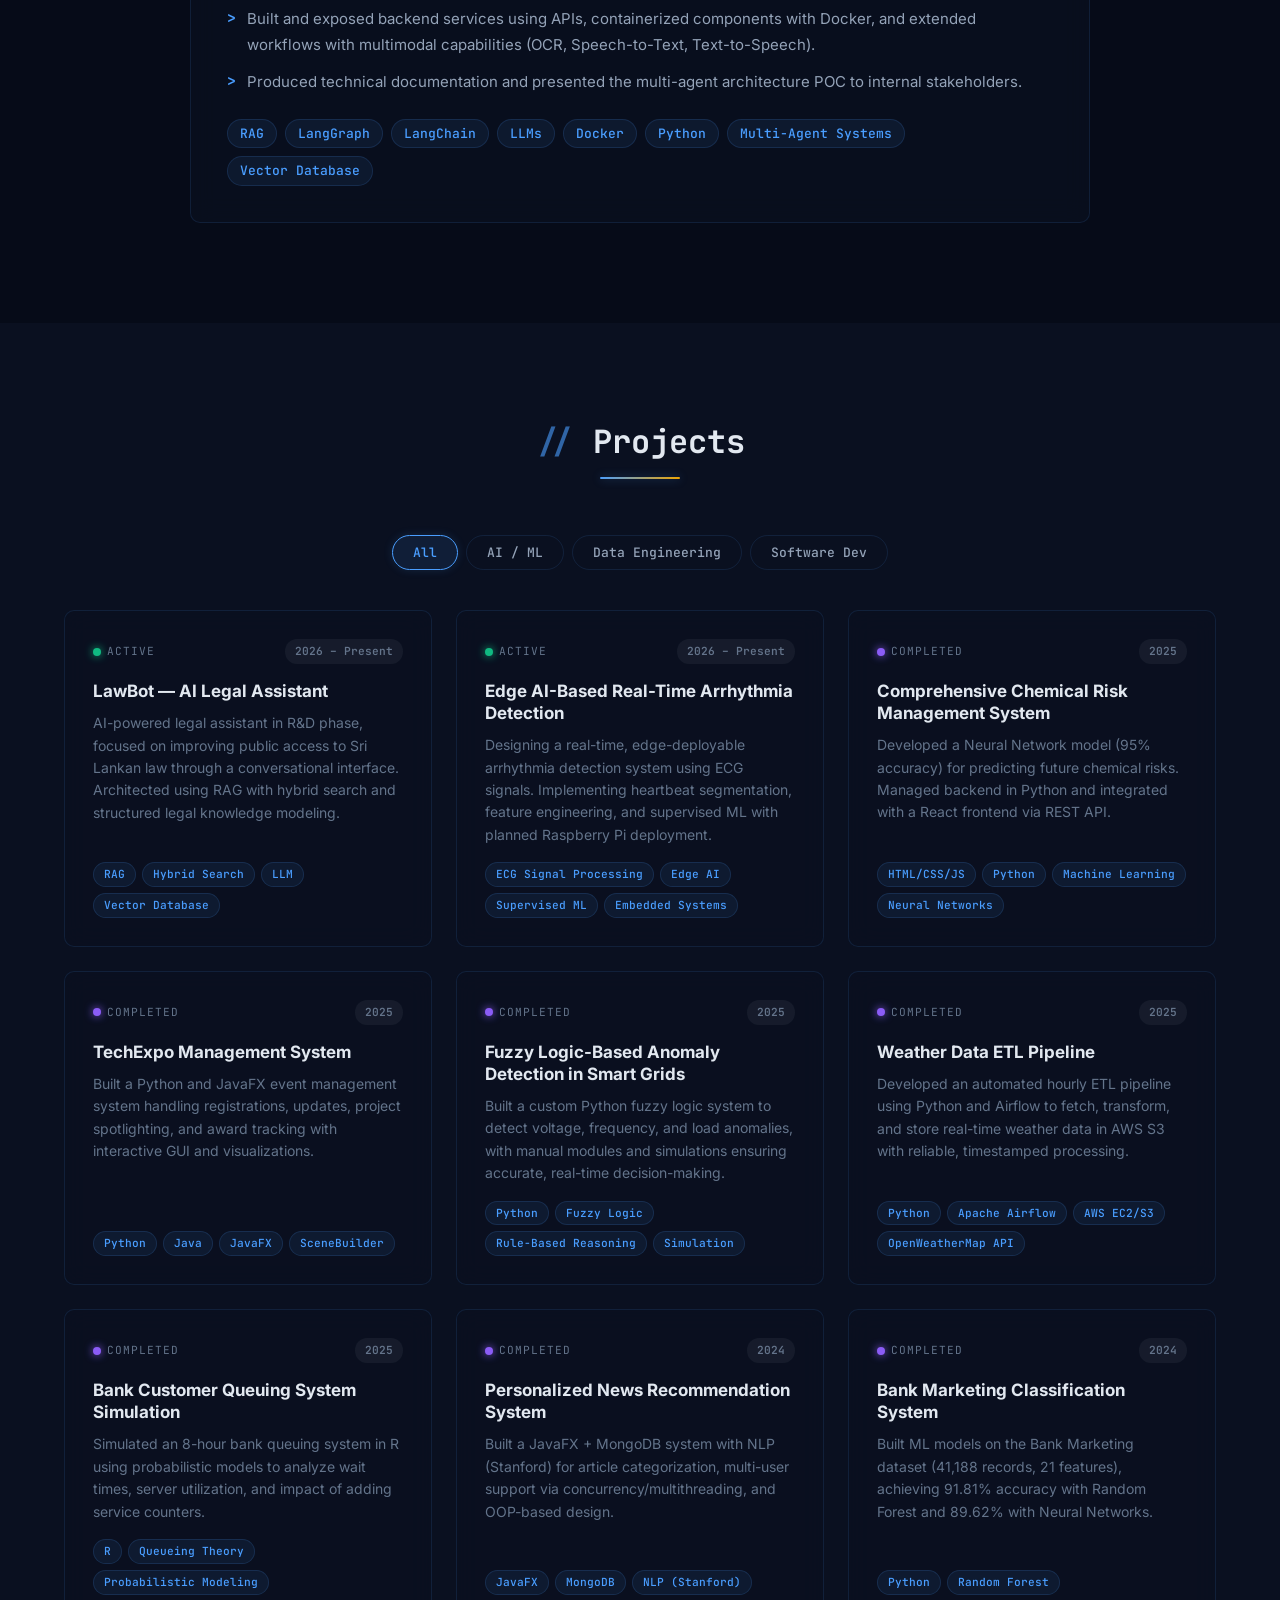
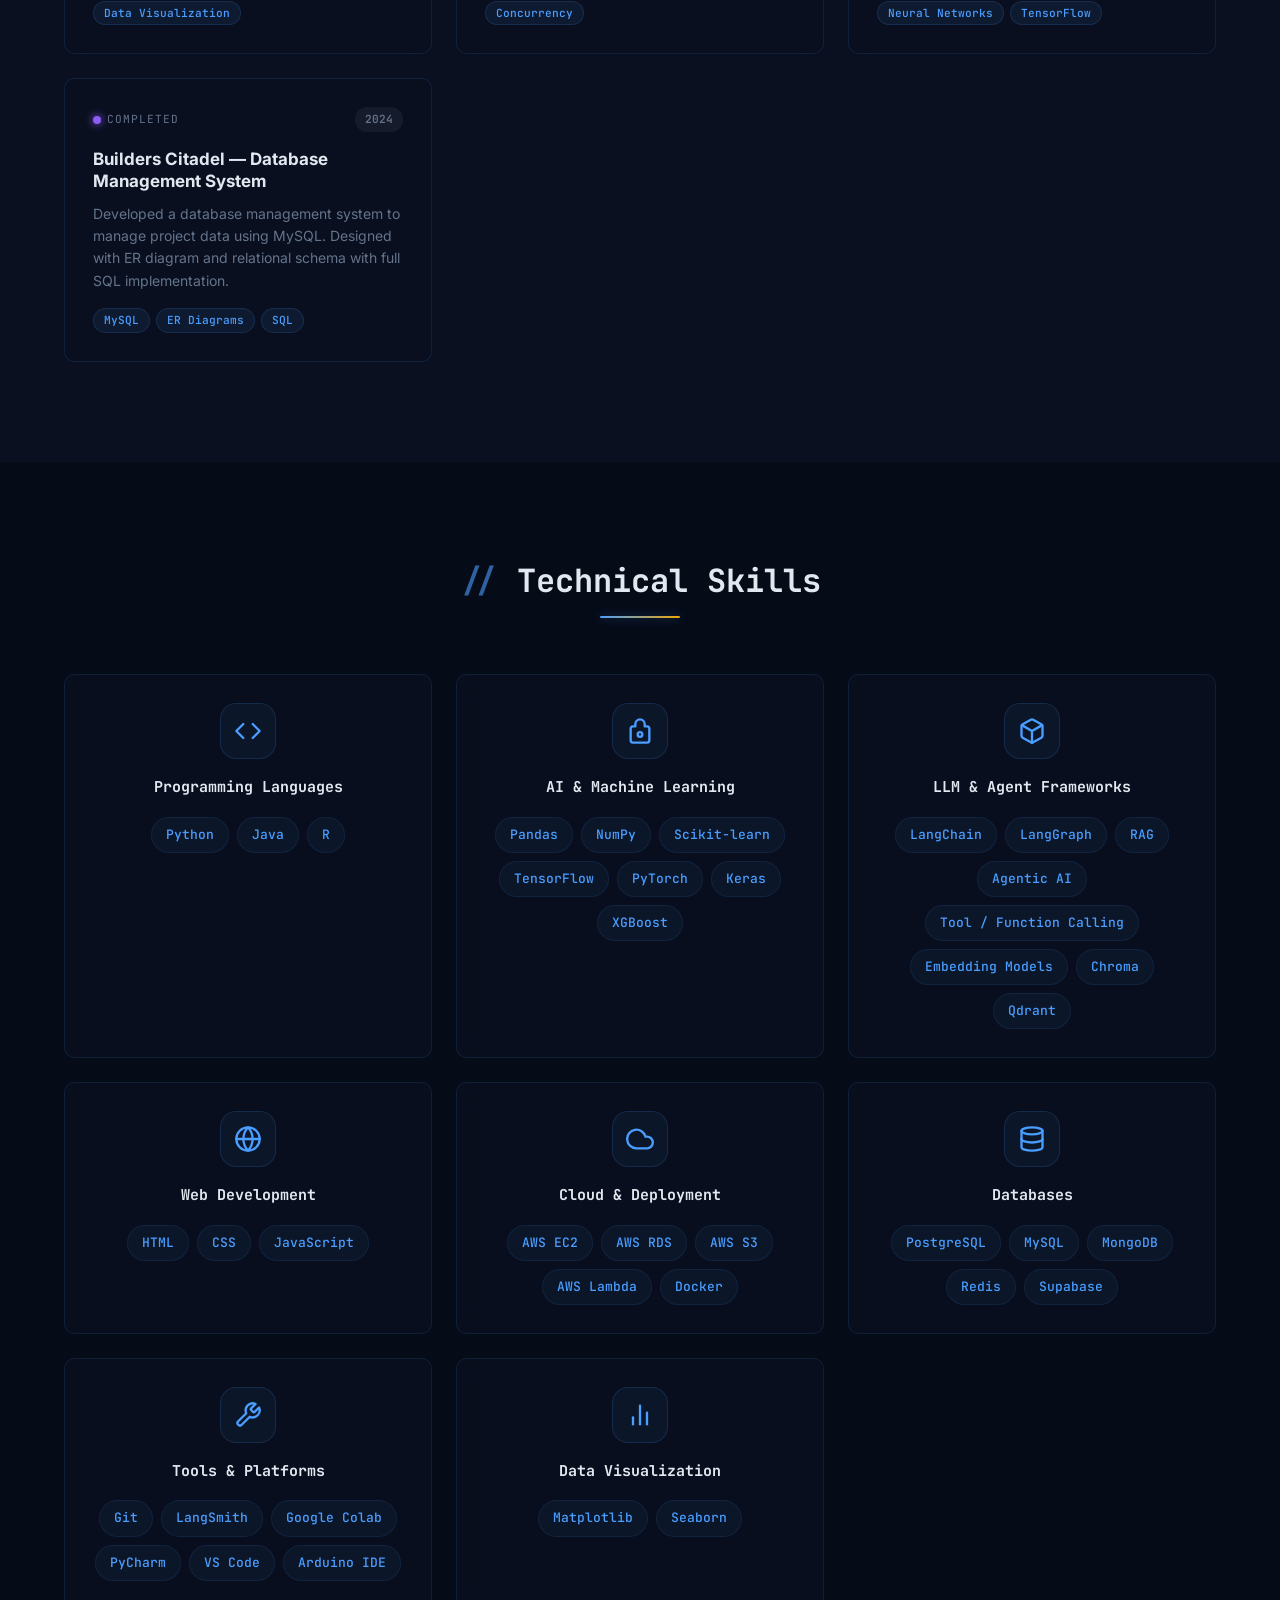
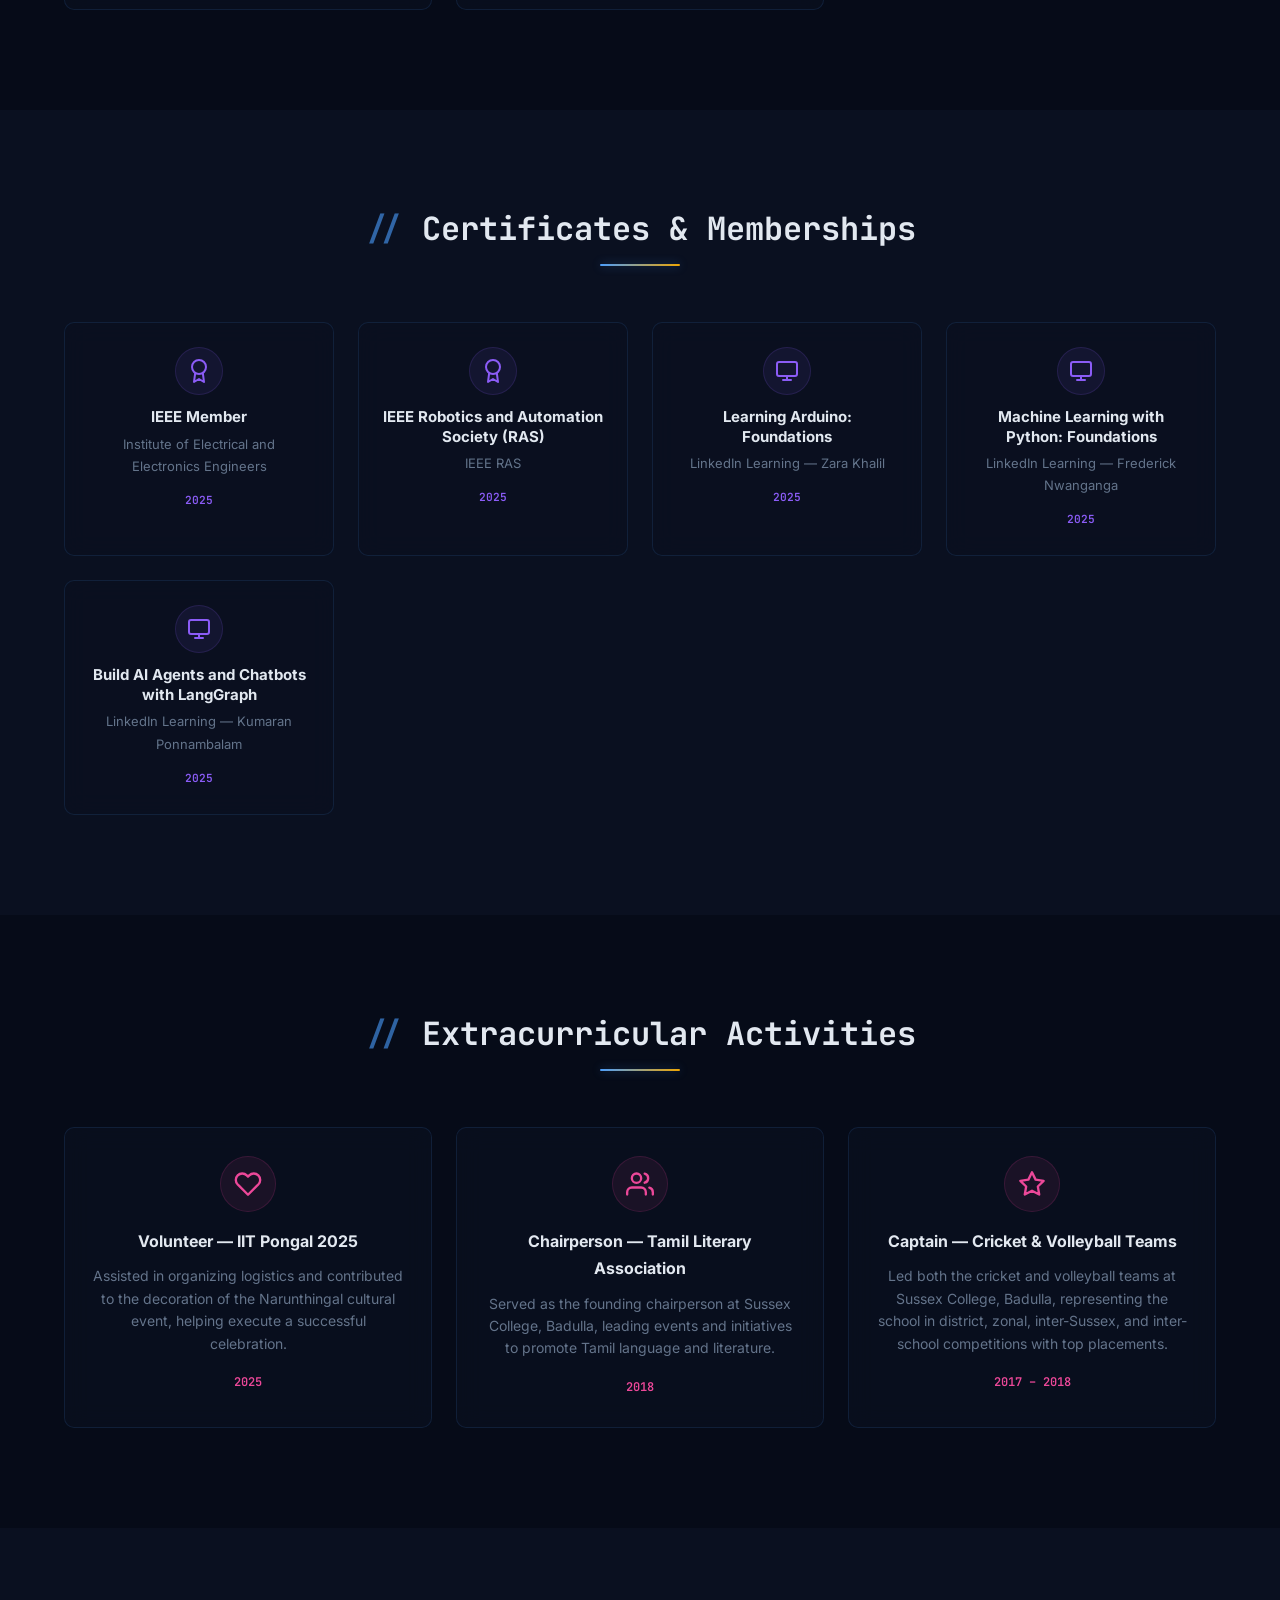
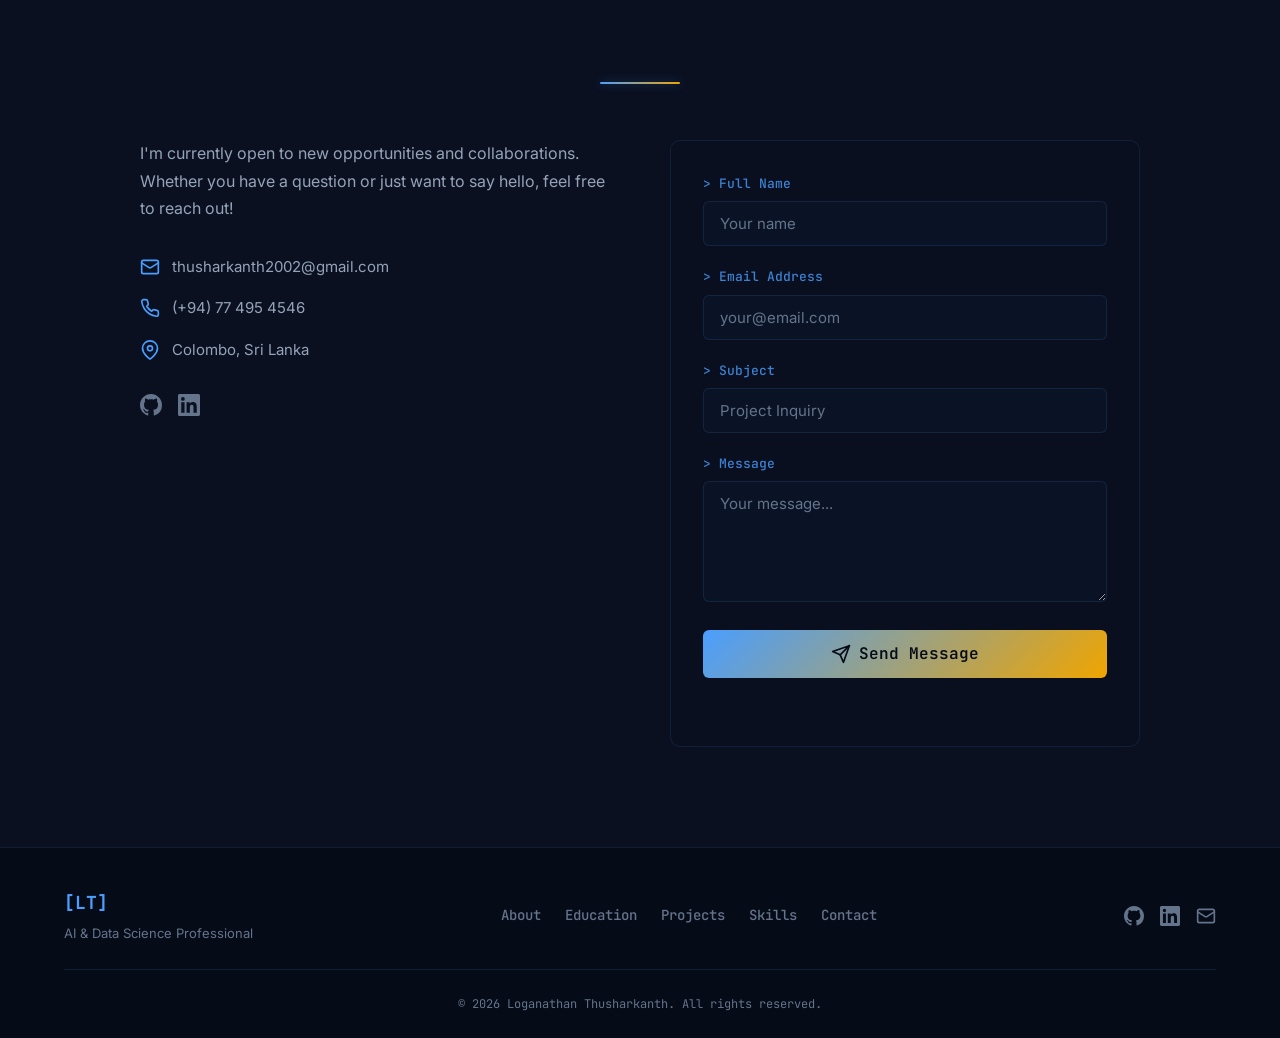
==== commit 6eeaa88f: "REMOVE : results" ====
--- a/advanced/index.html
+++ b/advanced/index.html
@@ -152,28 +152,6 @@
                         <span class="timeline__date">2023 (Sep) – Present</span>
                         <h3 class="timeline__title">BSc (Hons) Artificial Intelligence &amp; Data Science</h3>
                         <p class="timeline__subtitle">Informatics Institute of Technology (IIT) — Robert Gordon University, Scotland, UK</p>
-                        <div class="timeline__grades">
-                            <h4 class="timeline__grades-heading">&gt; Year_01</h4>
-                            <div class="grades-grid">
-                                <span class="grade-item"><strong>A</strong> Programming Fundamentals</span>
-                                <span class="grade-item"><strong>B</strong> Database Systems</span>
-                                <span class="grade-item"><strong>B</strong> Computer System Fundamentals</span>
-                                <span class="grade-item"><strong>B</strong> English Communication Skills</span>
-                                <span class="grade-item"><strong>B</strong> Data Structures &amp; Algorithms for AI</span>
-                                <span class="grade-item"><strong>B</strong> Web Technology</span>
-                                <span class="grade-item"><strong>C</strong> Computational Mathematics</span>
-                            </div>
-                            <h4 class="timeline__grades-heading">&gt; Year_02</h4>
-                            <div class="grades-grid">
-                                <span class="grade-item"><strong>A</strong> Machine Learning</span>
-                                <span class="grade-item"><strong>B</strong> Advanced Mathematics</span>
-                                <span class="grade-item"><strong>C</strong> Object-Oriented Development</span>
-                                <span class="grade-item"><strong>C</strong> Data Engineering</span>
-                                <span class="grade-item"><strong>C</strong> Simulation &amp; Modeling Techniques</span>
-                                <span class="grade-item"><strong>C</strong> Data Science Group Project</span>
-                                <span class="grade-item"><strong>D</strong> Artificial Intelligence</span>
-                            </div>
-                        </div>
                     </div>
                 </div>
 
@@ -183,7 +161,6 @@
                         <span class="timeline__date">2022 (2023)</span>
                         <h3 class="timeline__title">G.C.E Advanced Level — Physical Science</h3>
                         <p class="timeline__subtitle">Badulla Central (BMMV)</p>
-                        <p class="timeline__detail">Combined Mathematics stream — Passed all 3 subjects with 1B 2S</p>
                     </div>
                 </div>
 
@@ -193,7 +170,6 @@
                         <span class="timeline__date">2018</span>
                         <h3 class="timeline__title">G.C.E Ordinary Level</h3>
                         <p class="timeline__subtitle">Sussex College, Badulla</p>
-                        <p class="timeline__detail">Passed all 9 subjects — 3A 1B 5C</p>
                     </div>
                 </div>
 
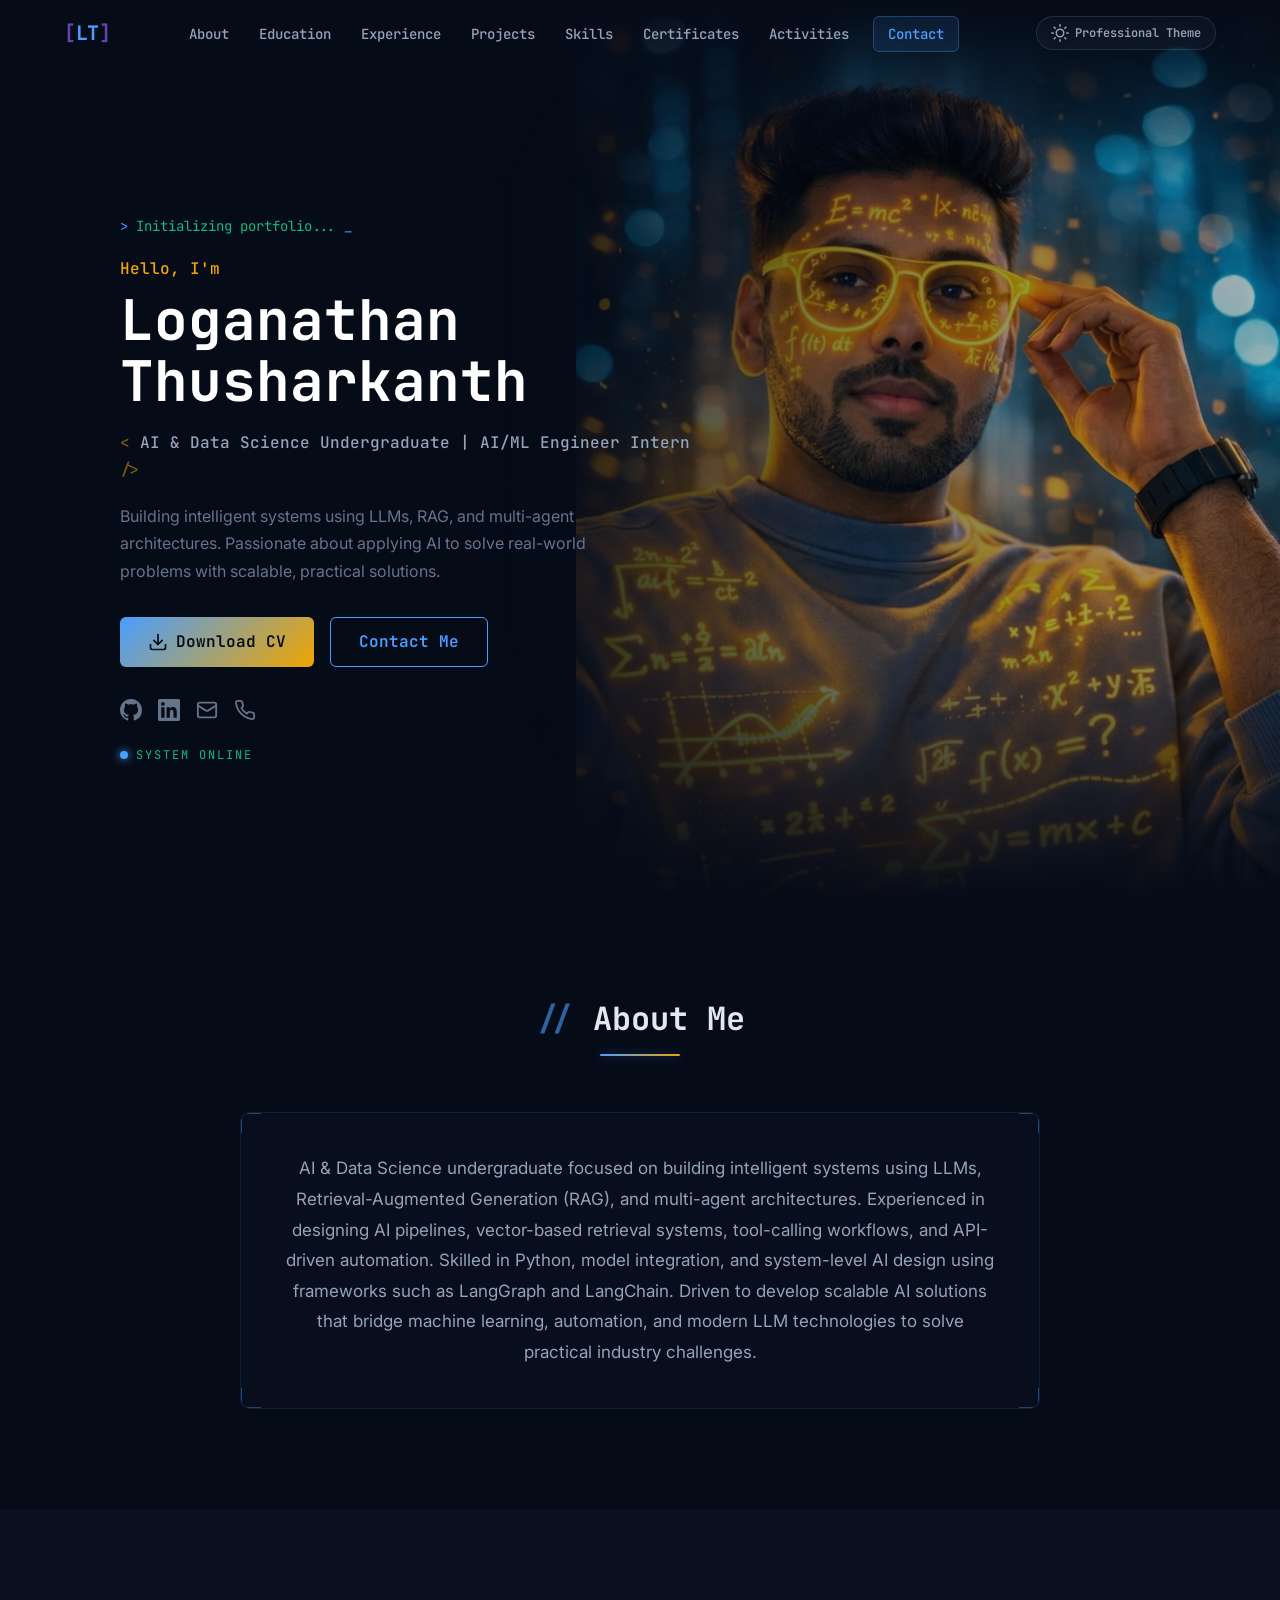
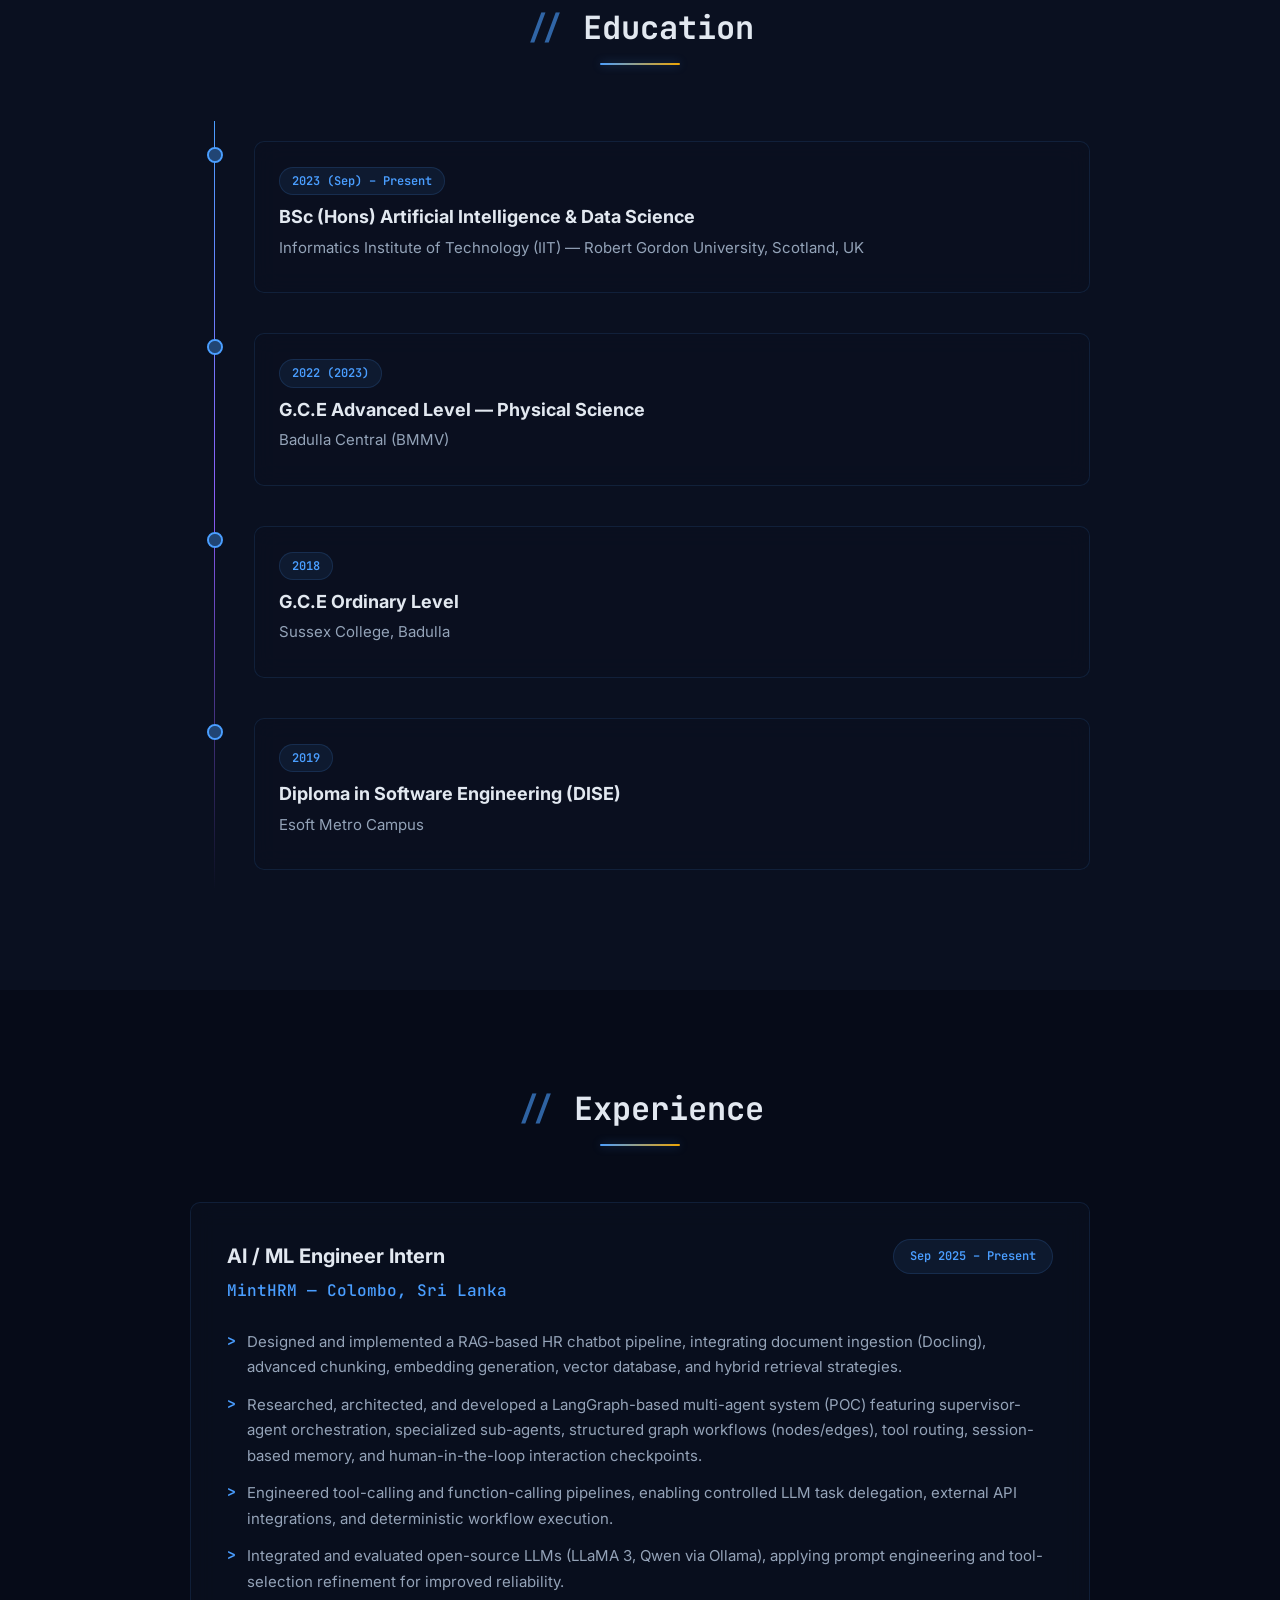
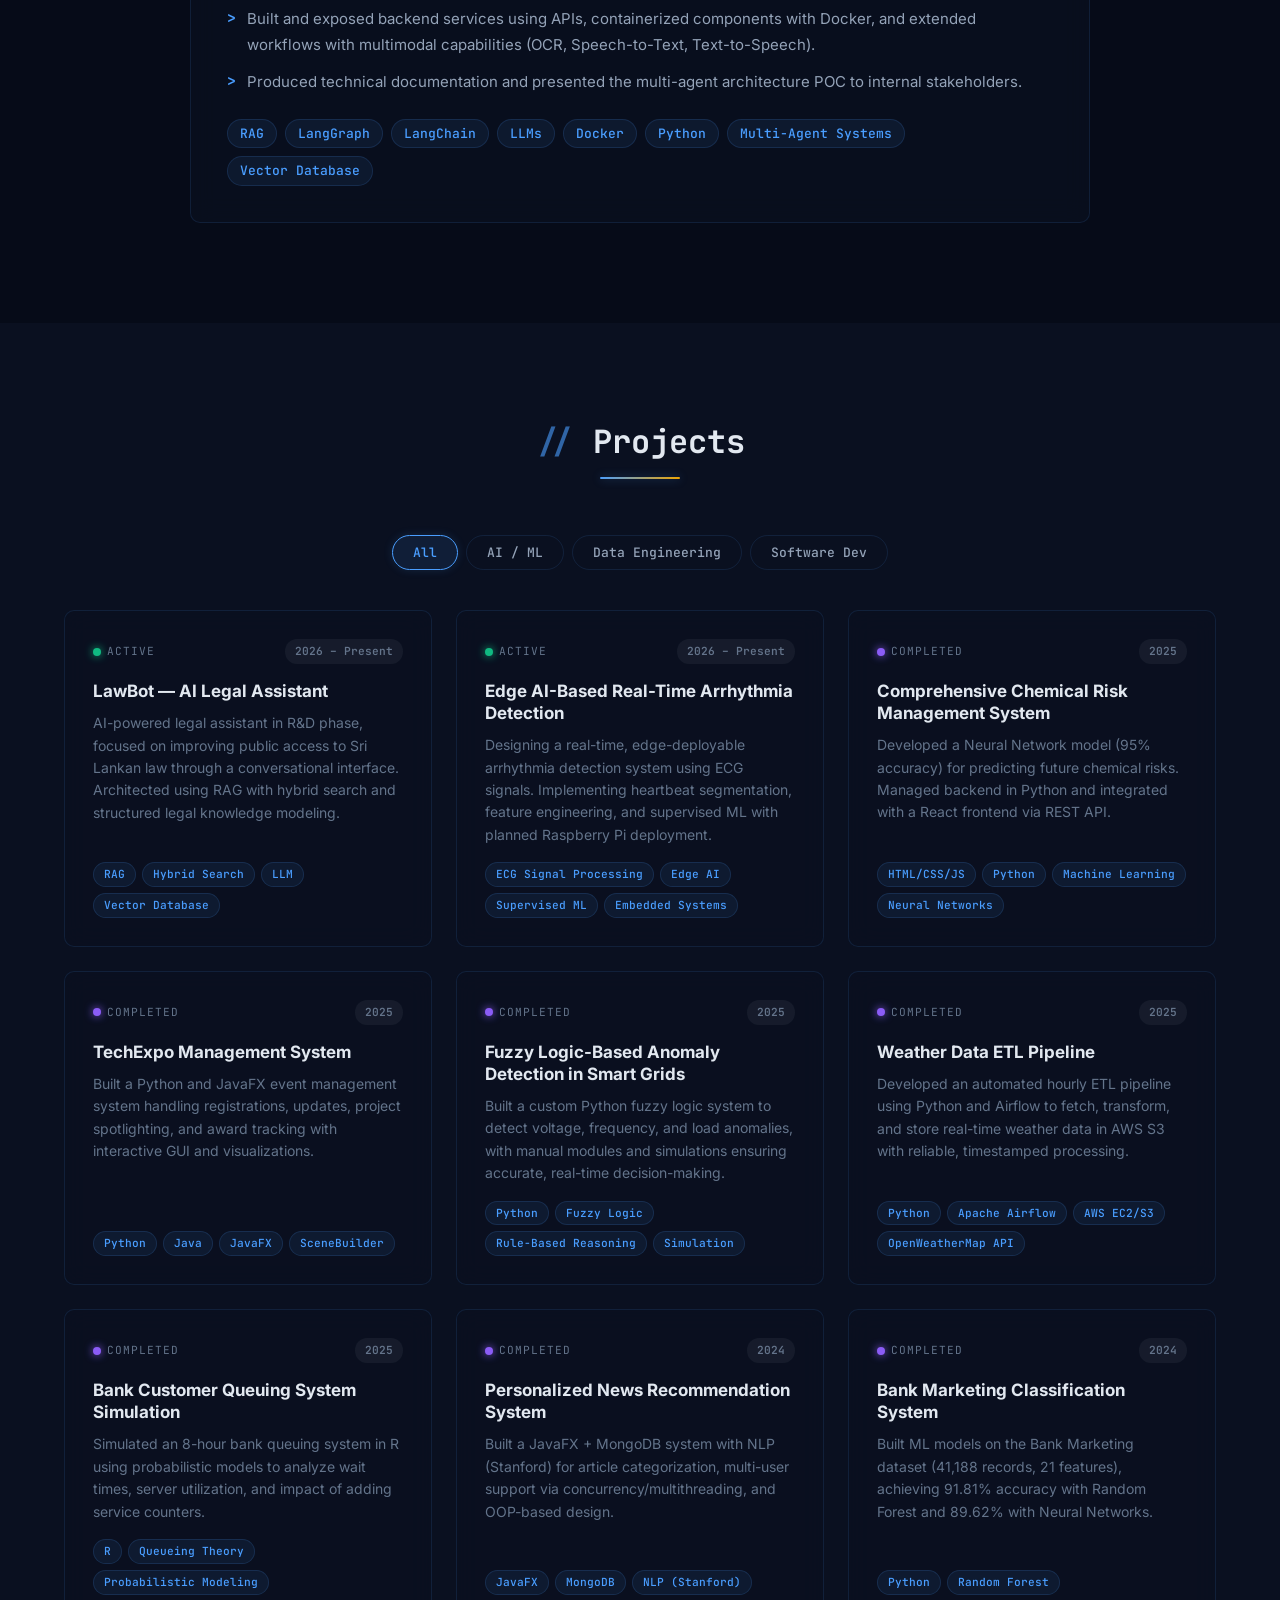
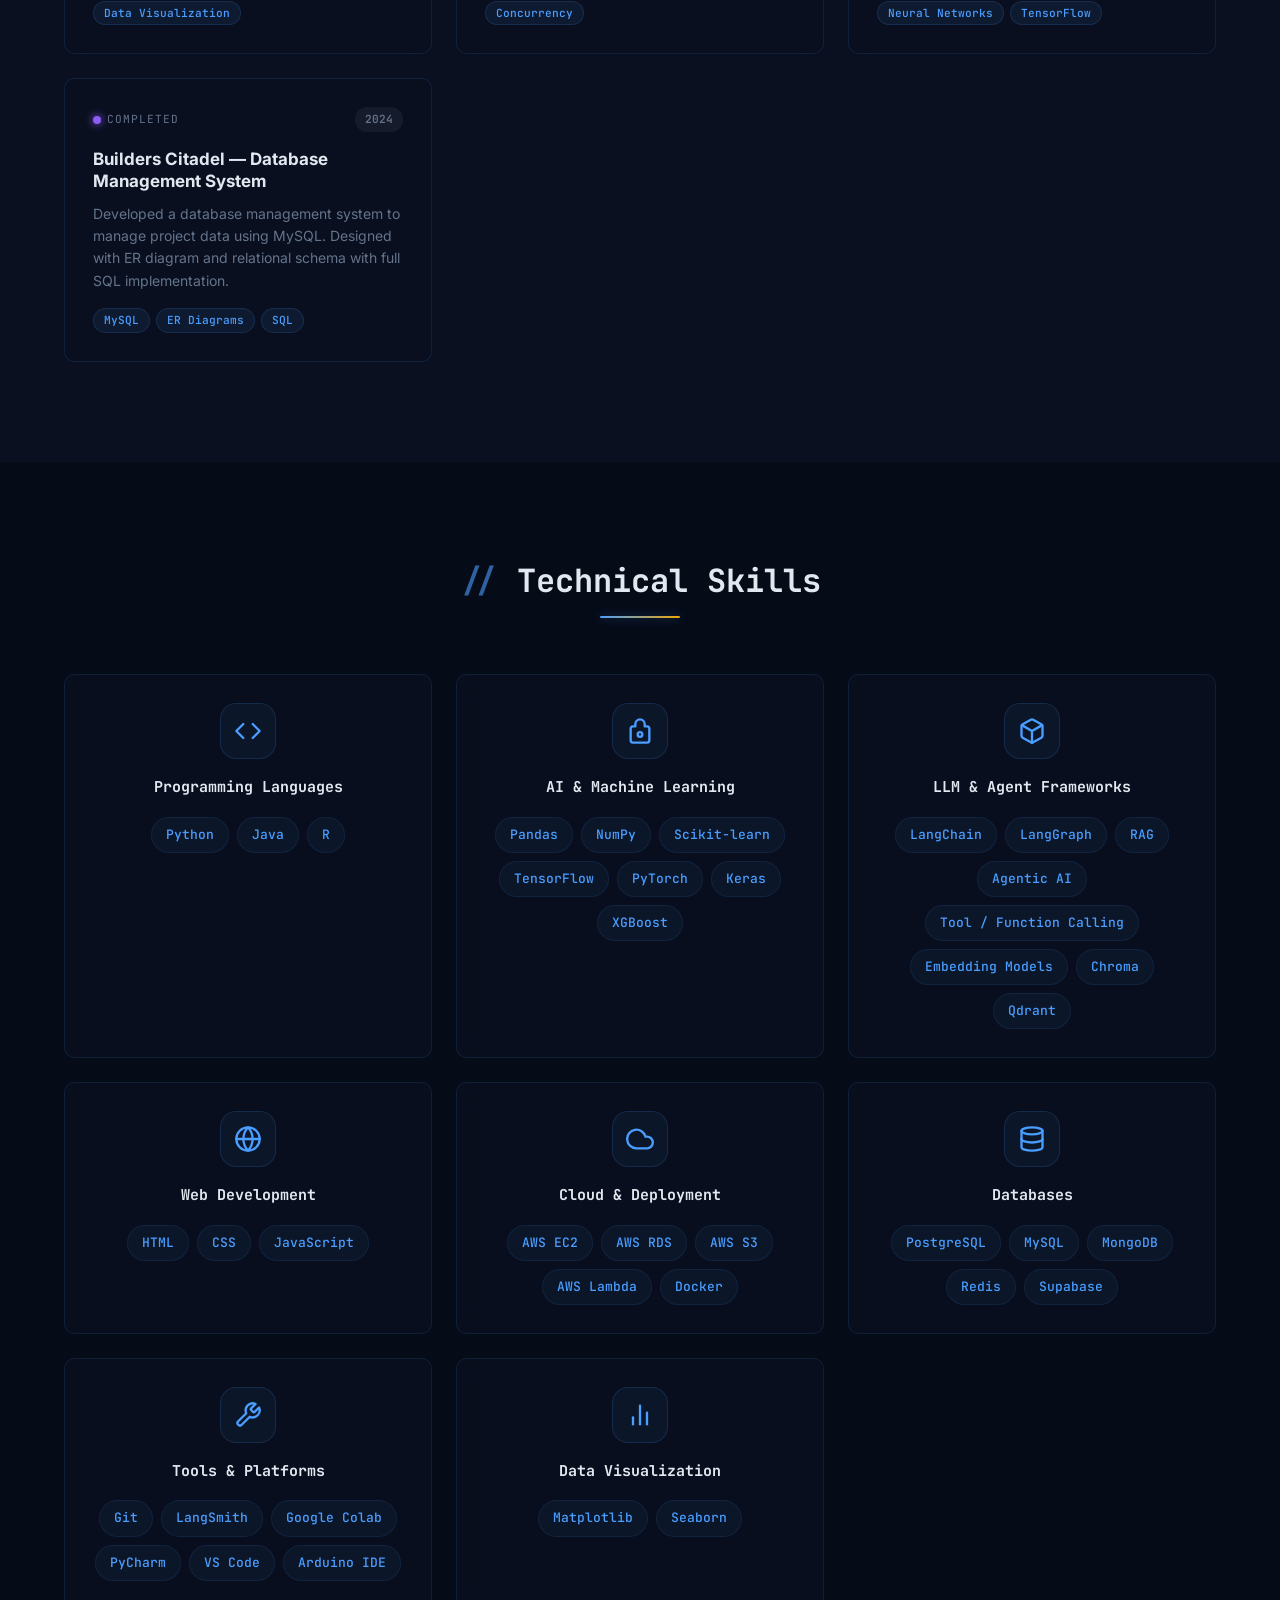
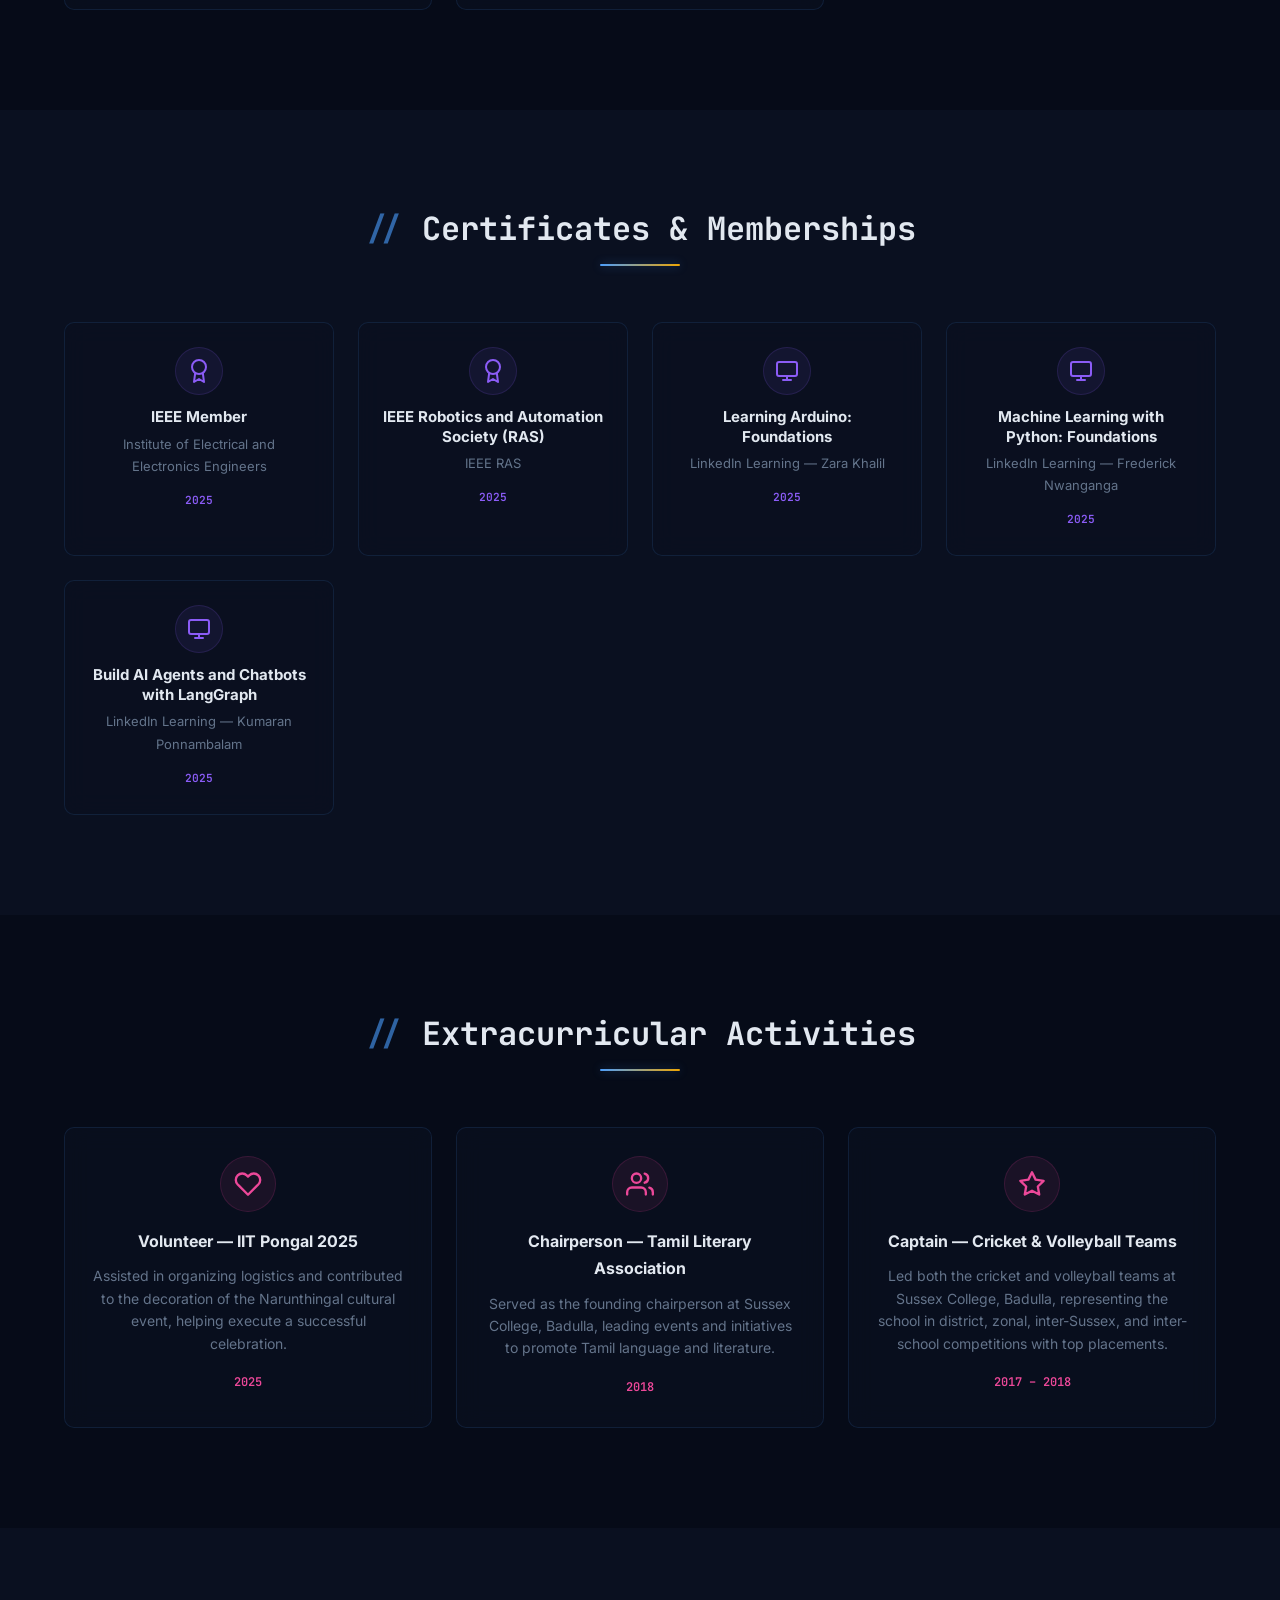
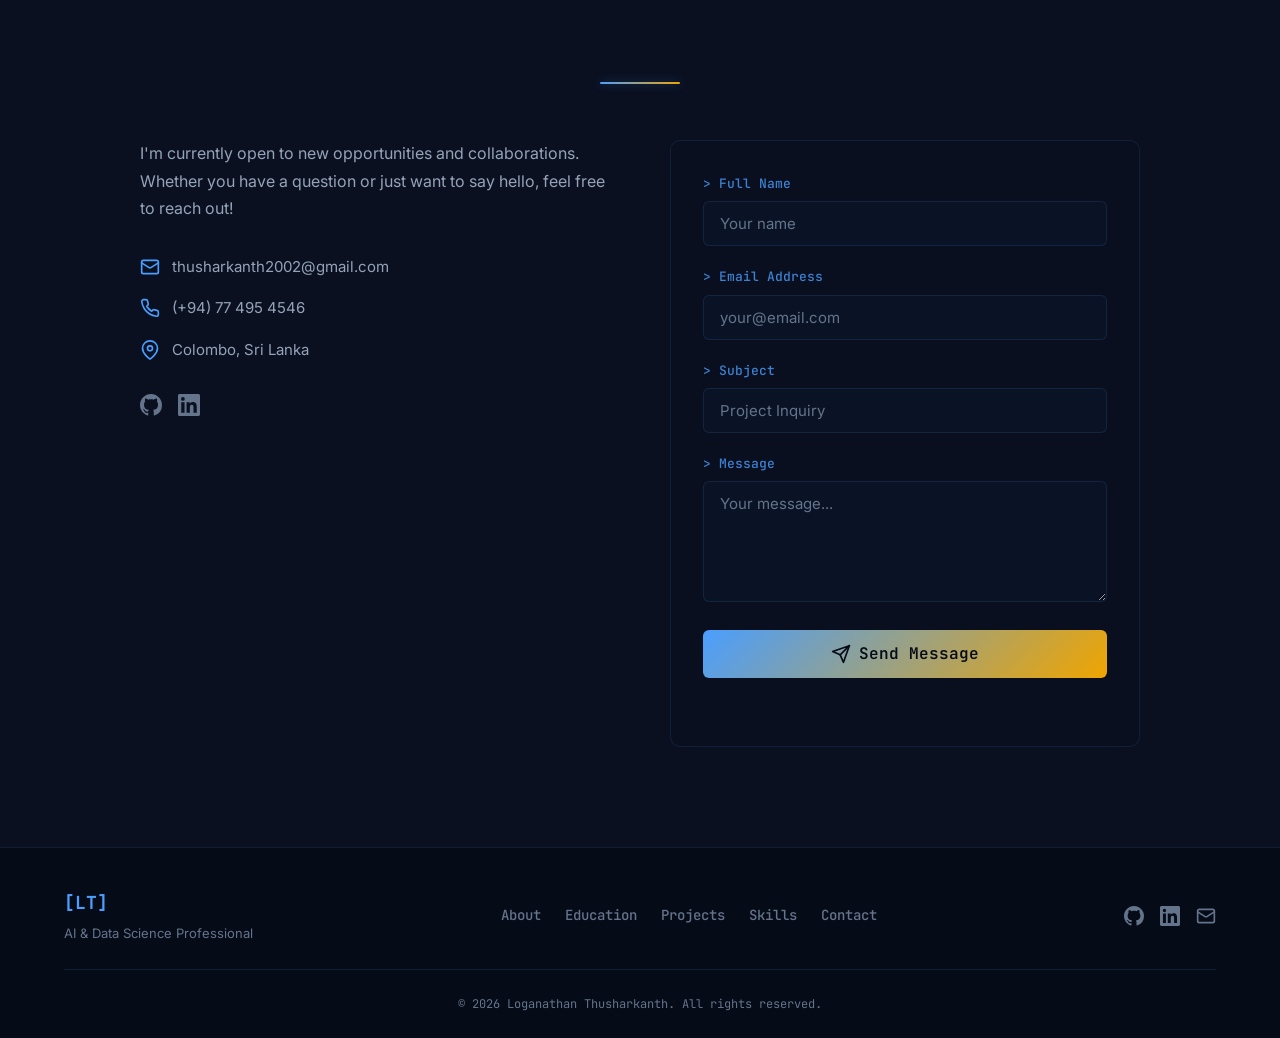
==== commit 21980a04: "REMOVE :FEAT : ZYRON" ====
--- a/advanced/index.html
+++ b/advanced/index.html
@@ -52,9 +52,9 @@
                 </ul>
             </nav>
             <!-- Theme Switch -->
-            <a href="../classic/index.html" class="theme-switch" title="Switch to Classic Mode">
+            <a href="../classic/index.html" class="theme-switch" title="Switch to Professional Theme">
                 <svg width="18" height="18" viewBox="0 0 24 24" fill="none" stroke="currentColor" stroke-width="2" stroke-linecap="round" stroke-linejoin="round" aria-hidden="true"><circle cx="12" cy="12" r="5"/><line x1="12" y1="1" x2="12" y2="3"/><line x1="12" y1="21" x2="12" y2="23"/><line x1="4.22" y1="4.22" x2="5.64" y2="5.64"/><line x1="18.36" y1="18.36" x2="19.78" y2="19.78"/><line x1="1" y1="12" x2="3" y2="12"/><line x1="21" y1="12" x2="23" y2="12"/><line x1="4.22" y1="19.78" x2="5.64" y2="18.36"/><line x1="18.36" y1="5.64" x2="19.78" y2="4.22"/></svg>
-                <span>Classic</span>
+                <span>Professional Theme</span>
             </a>
         </div>
     </header>
